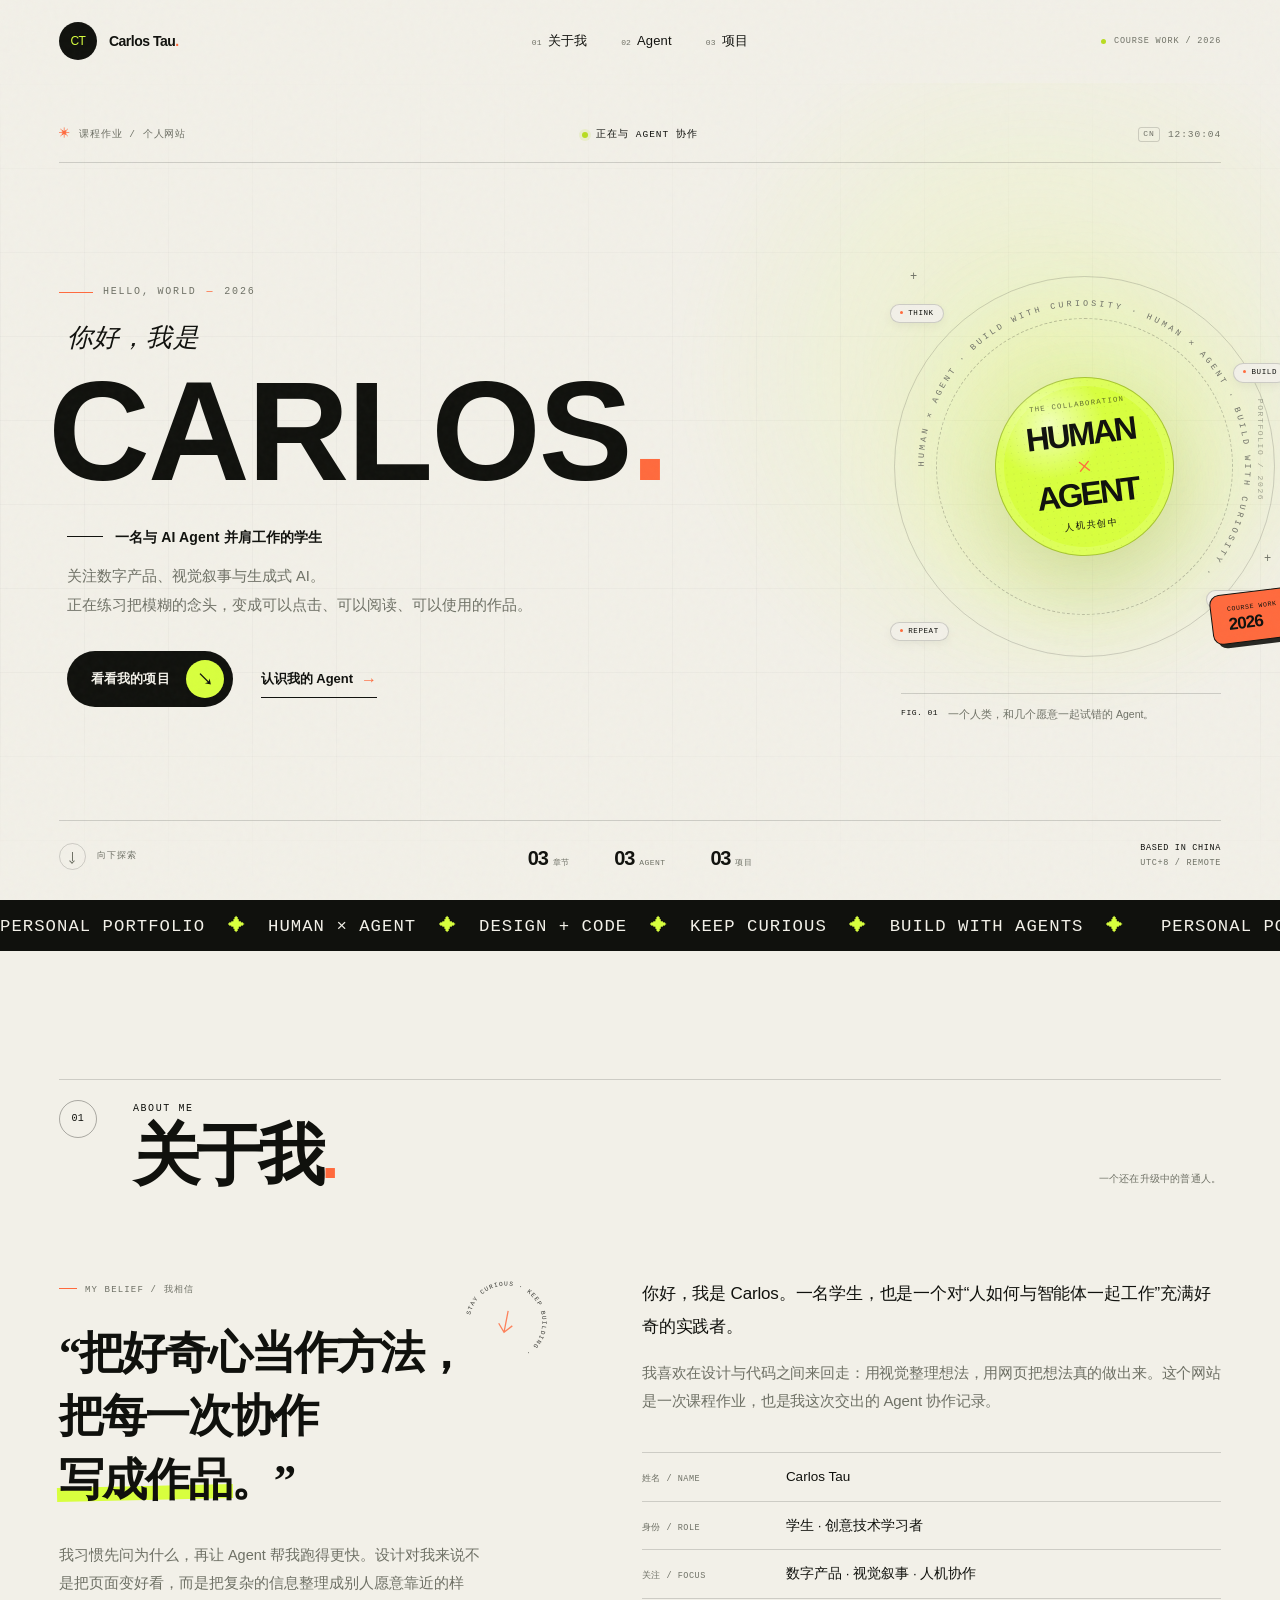
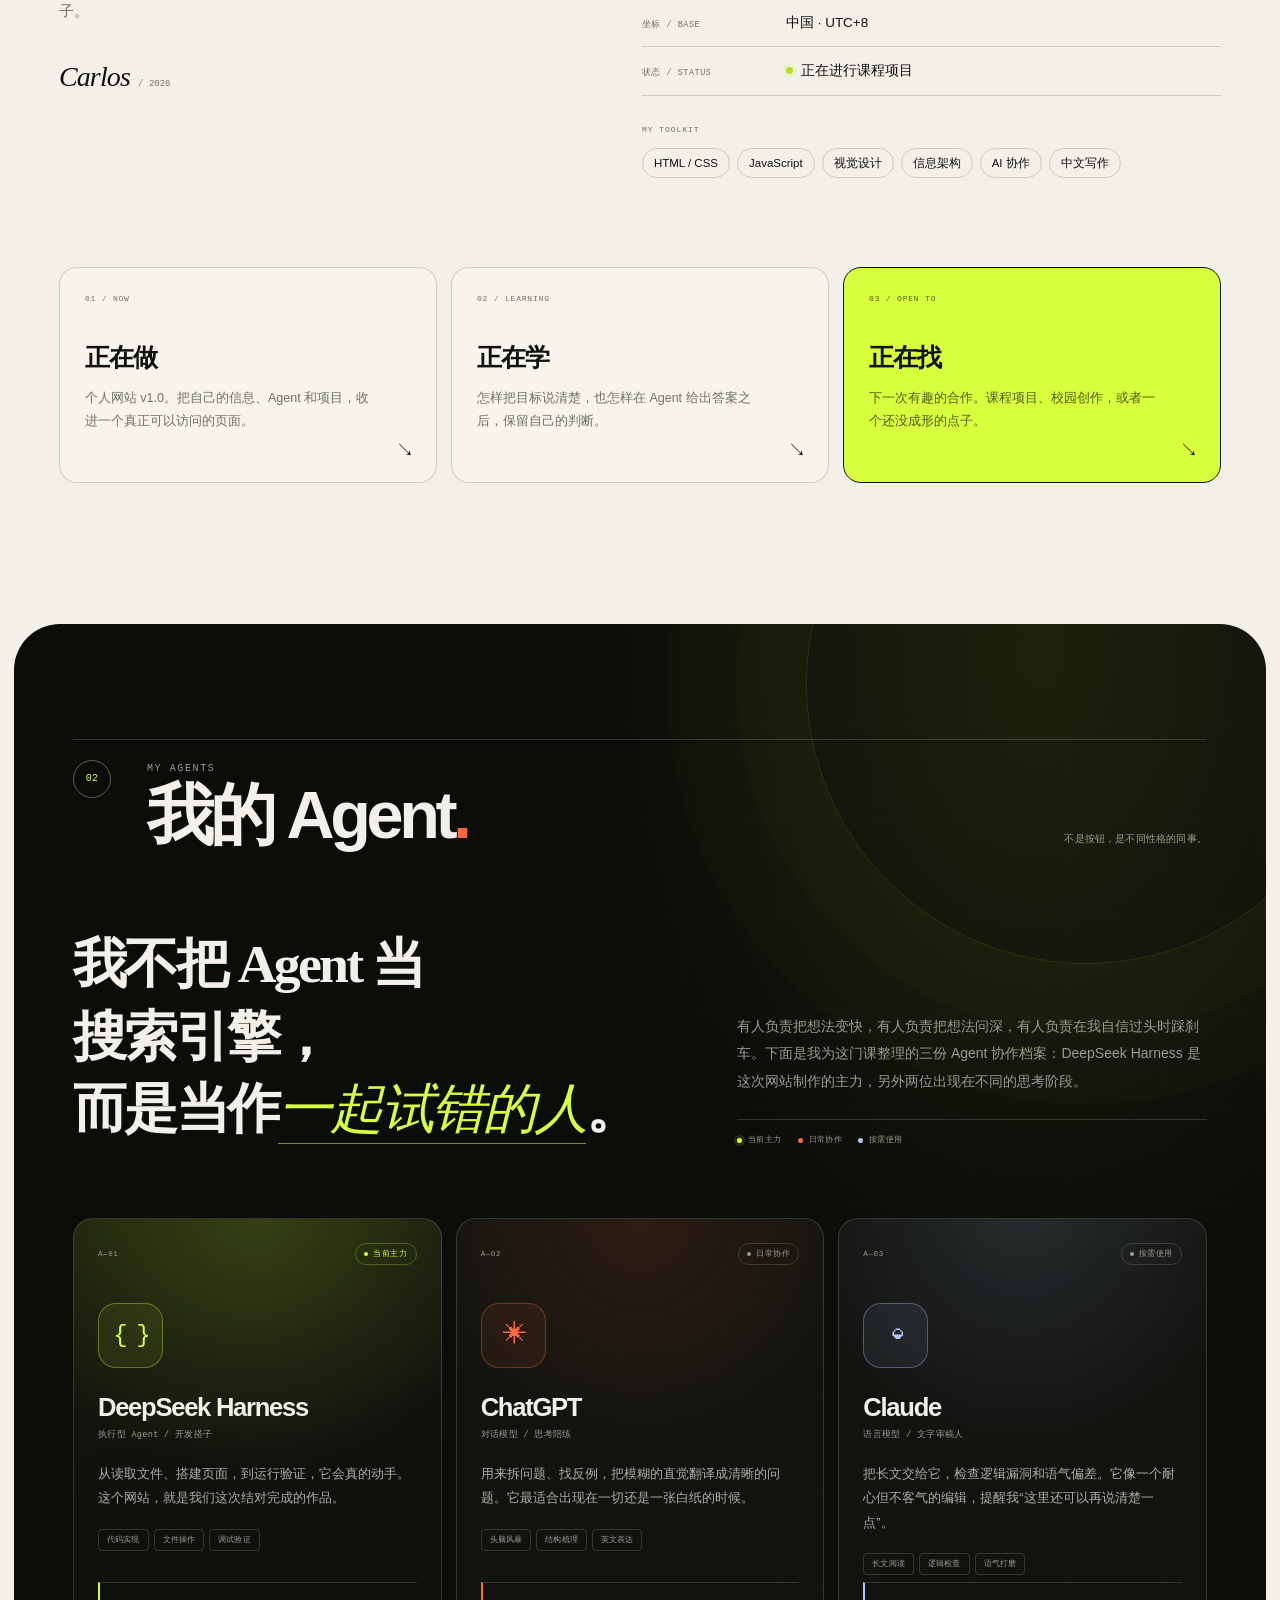
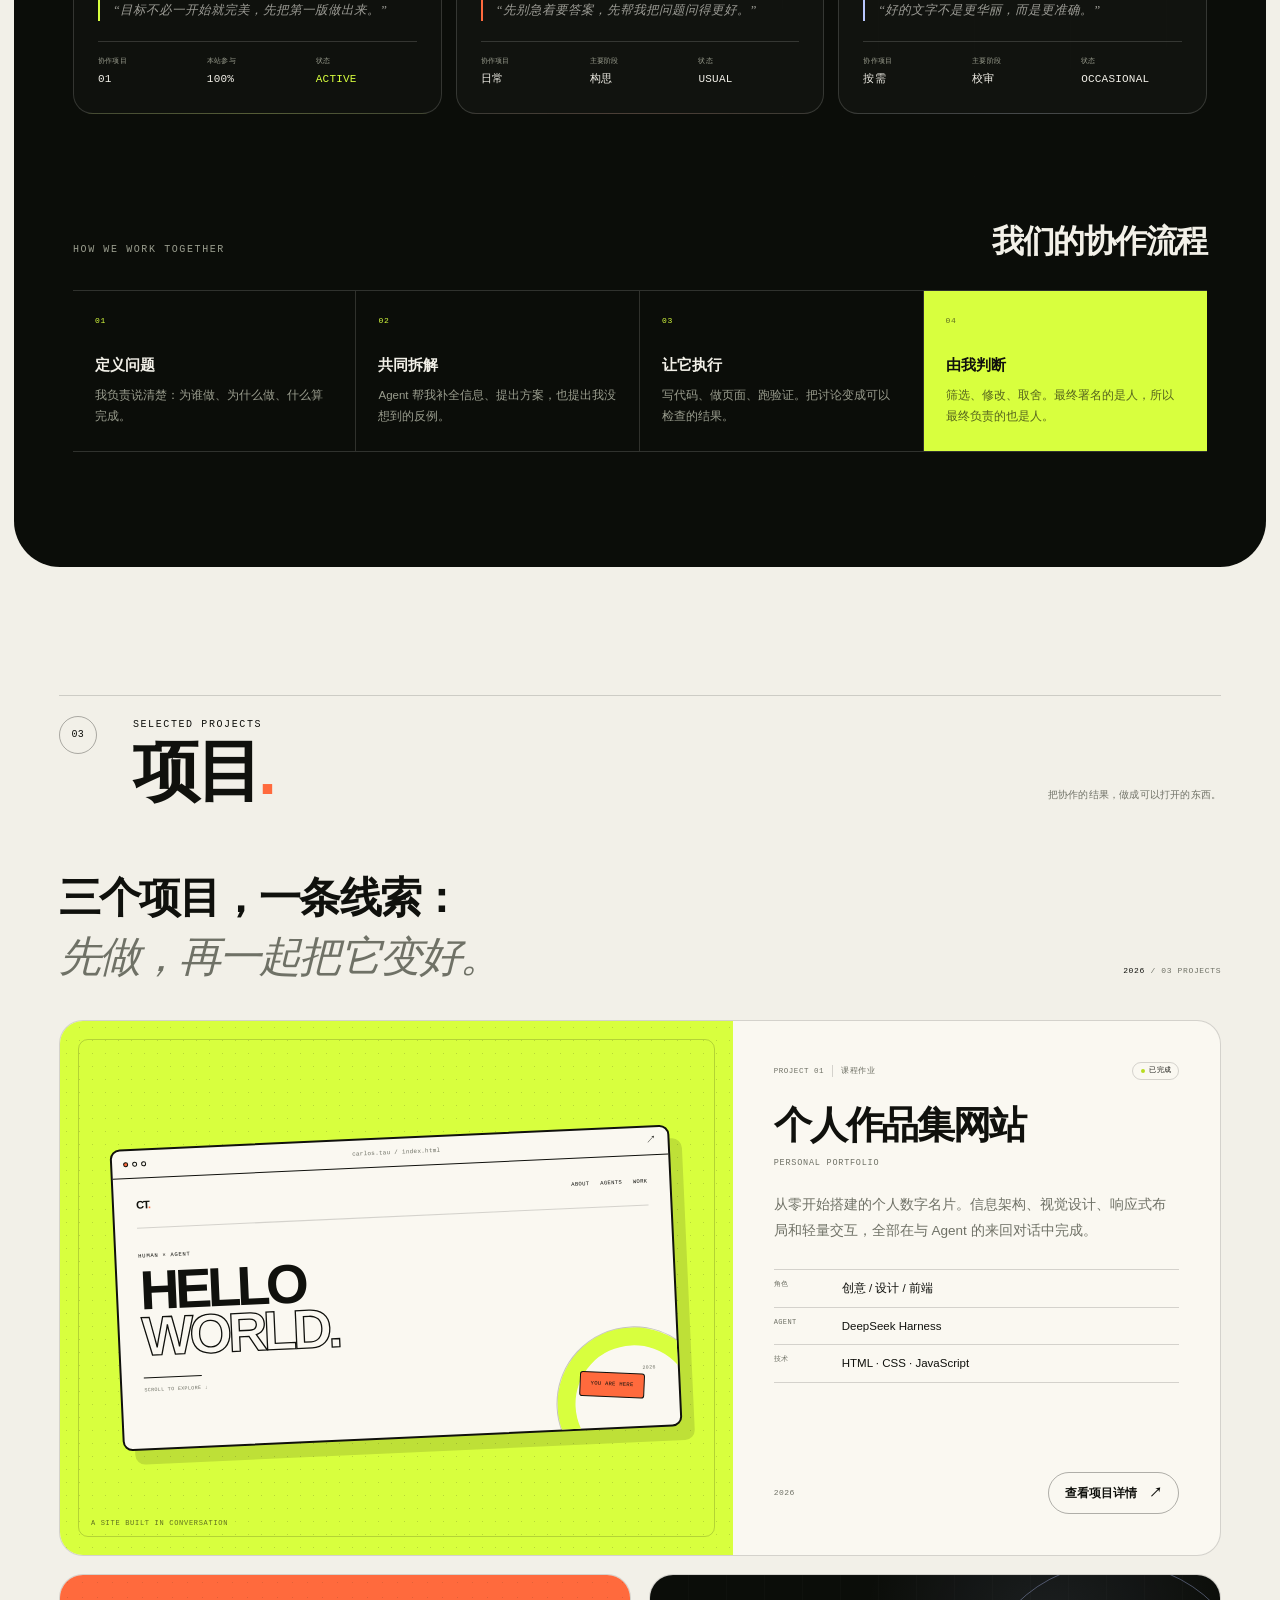
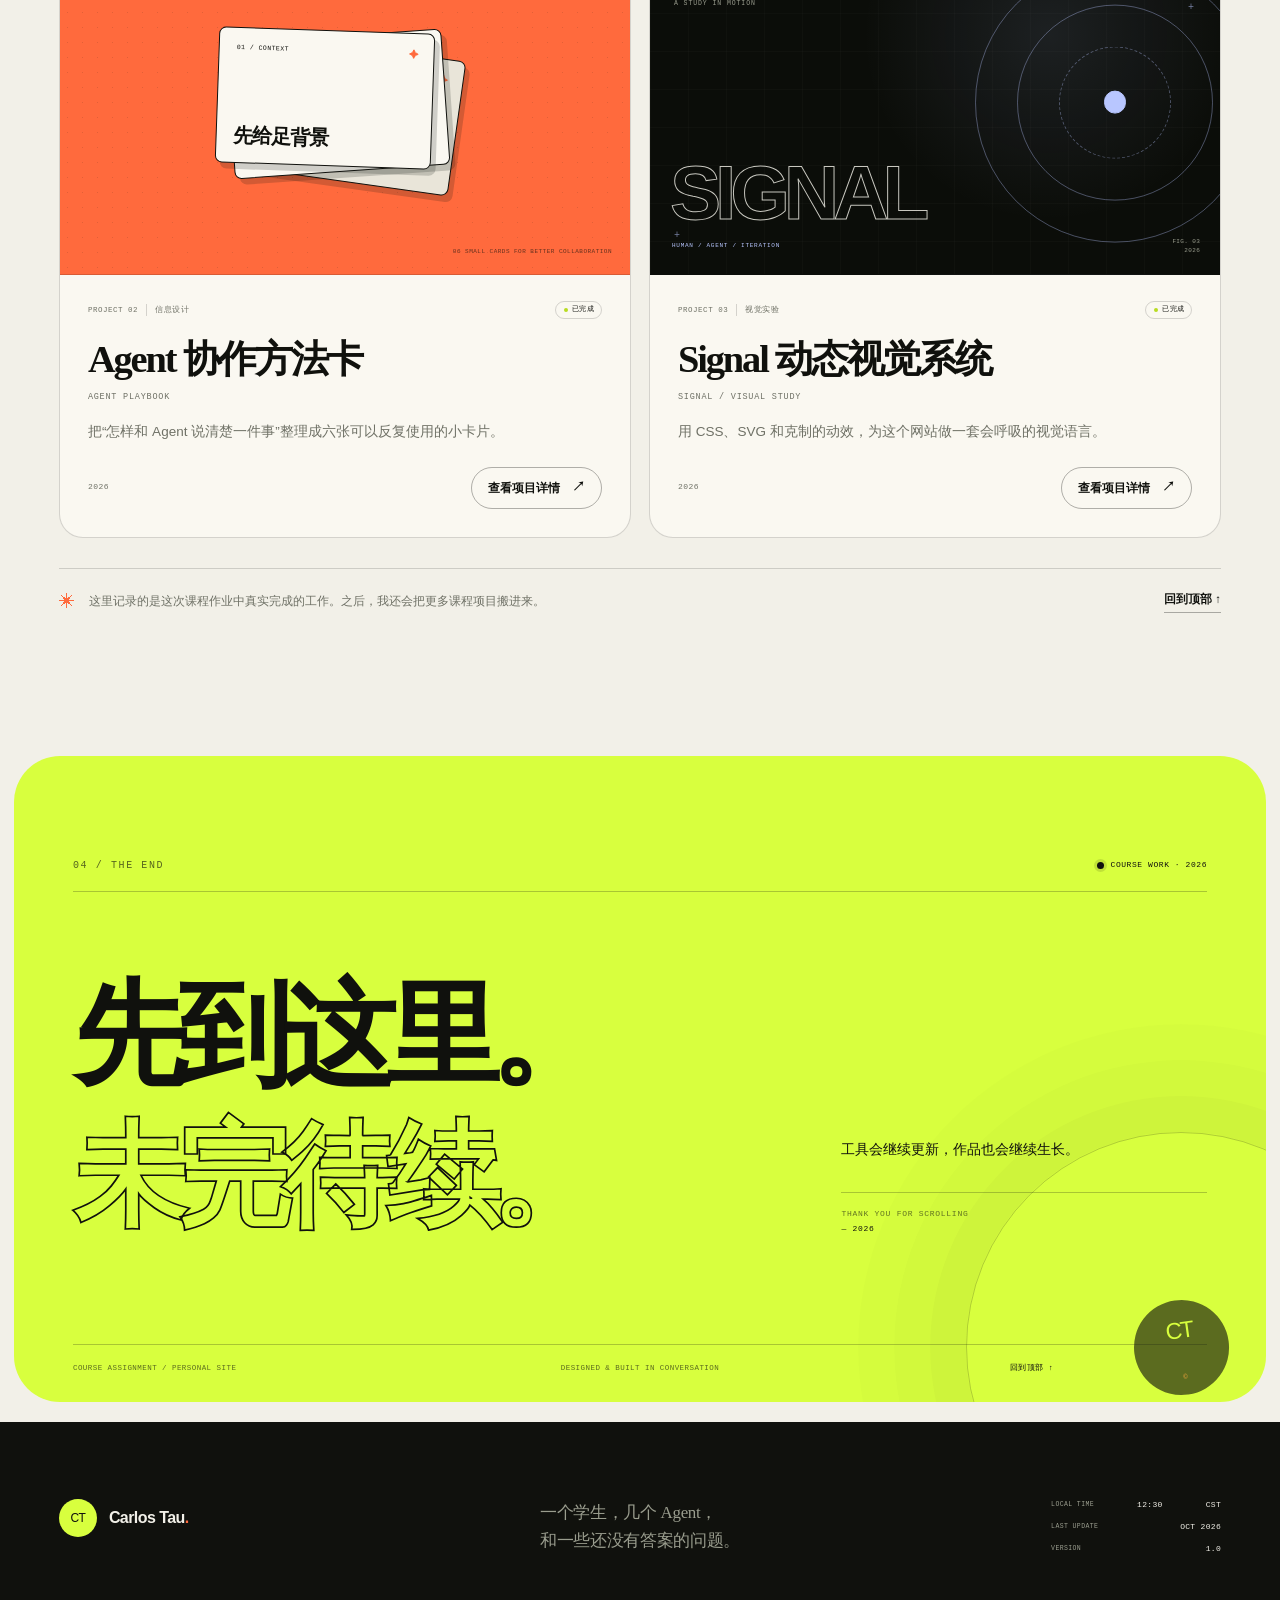
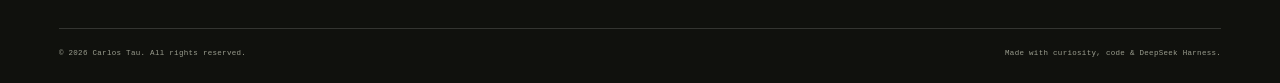
==== index.html @ c560b644 "Add files via upload" ====
<!DOCTYPE html>
<html lang="zh-CN">
<head>
  <meta charset="UTF-8">
  <meta name="viewport" content="width=device-width, initial-scale=1.0">
  <meta name="theme-color" content="#f2f0e8">
  <meta name="description" content="Carlos Tau 的个人网站：关于我、我的 AI Agent 协作档案，以及我们一起完成的项目。">
  <title>Carlos Tau — 与 Agent 一起造物</title>
  <link rel="icon" href="assets/favicon.svg" type="image/svg+xml">
  <link rel="stylesheet" href="styles.css">
  <script>document.documentElement.classList.add('js');</script>
  <script src="script.js" defer></script>
</head>
<body>
  <a class="skip-link" href="#main">跳到主要内容</a>

  <header class="site-header" id="site-header">
    <div class="nav-shell">
      <a class="brand" href="#home" aria-label="Carlos Tau，回到首页">
        <span class="brand-mark" aria-hidden="true">CT</span>
        <span class="brand-name">Carlos Tau<span class="brand-dot">.</span></span>
      </a>

      <nav class="desktop-nav" aria-label="主要导航">
        <a href="#about" data-nav="about"><span>01</span> 关于我</a>
        <a href="#agents" data-nav="agents"><span>02</span> Agent</a>
        <a href="#projects" data-nav="projects"><span>03</span> 项目</a>
      </nav>

      <div class="nav-actions">
        <span class="nav-edition">
          <span class="live-dot" aria-hidden="true"></span>
          COURSE WORK / 2026
        </span>
        <button class="menu-toggle" type="button" aria-expanded="false" aria-controls="mobile-menu">
          <span class="menu-label">菜单</span>
          <span class="menu-lines" aria-hidden="true"><i></i><i></i></span>
        </button>
      </div>
    </div>
    <div class="scroll-progress" aria-hidden="true"><span></span></div>
  </header>

  <div class="mobile-menu" id="mobile-menu" aria-hidden="true">
    <nav aria-label="移动端导航">
      <a href="#about"><span>01</span> 关于我 <b aria-hidden="true">↘</b></a>
      <a href="#agents"><span>02</span> Agent <b aria-hidden="true">↘</b></a>
      <a href="#projects"><span>03</span> 项目 <b aria-hidden="true">↘</b></a>
    </nav>
    <div class="mobile-menu-foot">
      <span>Carlos Tau © 2026</span>
      <span>Human × Agent</span>
    </div>
  </div>

  <main id="main">
    <!-- ========================================================
         HERO
         ======================================================== -->
    <section class="hero" id="home">
      <div class="shell hero-shell">
        <div class="hero-topline reveal">
          <p><span class="topline-mark" aria-hidden="true">✳</span> 课程作业 / 个人网站</p>
          <p class="hero-availability"><span class="live-dot" aria-hidden="true"></span> 正在与 Agent 协作</p>
          <p class="hero-clock"><span>CN</span> <time id="local-clock">--:--:--</time></p>
        </div>

        <div class="hero-grid">
          <div class="hero-copy">
            <p class="hero-eyebrow reveal" style="--delay: 60ms">HELLO, WORLD <span aria-hidden="true">—</span> 2026</p>
            <h1 class="hero-title reveal" style="--delay: 120ms" aria-label="你好，我是 Carlos">
              <span class="hero-hi" aria-hidden="true">你好，我是</span>
              <span class="hero-name" aria-hidden="true">CARLOS<span class="hero-dot">.</span></span>
            </h1>

            <div class="hero-intro reveal" style="--delay: 220ms">
              <p class="hero-role">
                <span class="role-line" aria-hidden="true"></span>
                一名与 AI Agent 并肩工作的学生
              </p>
              <p class="hero-lede">
                关注数字产品、视觉叙事与生成式 AI。<br>
                正在练习把模糊的念头，变成可以点击、可以阅读、可以使用的作品。
              </p>
            </div>

            <div class="hero-actions reveal" style="--delay: 320ms">
              <a class="btn btn-dark" href="#projects">
                看看我的项目
                <span class="btn-icon" aria-hidden="true">↘</span>
              </a>
              <a class="text-link" href="#agents">
                认识我的 Agent
                <span aria-hidden="true">→</span>
              </a>
            </div>
          </div>

          <aside class="hero-orbit-wrap reveal" style="--delay: 260ms" aria-label="Human 与 Agent 协作的视觉图形">
            <div class="orbit-stage">
              <div class="orbit-halo" aria-hidden="true"></div>
              <div class="orbit-ring orbit-ring--outer" aria-hidden="true"></div>
              <div class="orbit-ring orbit-ring--dashed" aria-hidden="true"></div>

              <svg class="orbit-svg" viewBox="0 0 400 400" aria-hidden="true">
                <defs>
                  <path id="orbit-text-path" d="M 200,200 m -162,0 a 162,162 0 1,1 324,0 a 162,162 0 1,1 -324,0"></path>
                </defs>
                <text>
                  <textPath href="#orbit-text-path" startOffset="0%">HUMAN × AGENT · BUILD WITH CURIOSITY · HUMAN × AGENT · BUILD WITH CURIOSITY · </textPath>
                </text>
              </svg>

              <span class="orbit-node orbit-node--1" aria-hidden="true">THINK</span>
              <span class="orbit-node orbit-node--2" aria-hidden="true">BUILD</span>
              <span class="orbit-node orbit-node--3" aria-hidden="true">CHECK</span>
              <span class="orbit-node orbit-node--4" aria-hidden="true">REPEAT</span>

              <div class="orbit-core">
                <span class="orbit-core-top">THE COLLABORATION</span>
                <span class="orbit-core-word">HUMAN<br><i>×</i><br>AGENT</span>
                <span class="orbit-core-cn">人机共创中</span>
              </div>

              <div class="orbit-sticker" aria-hidden="true">
                <span>COURSE WORK</span>
                <strong>2026</strong>
              </div>
              <span class="orbit-cross orbit-cross--tl" aria-hidden="true">+</span>
              <span class="orbit-cross orbit-cross--br" aria-hidden="true">+</span>
            </div>
            <p class="orbit-caption"><span>FIG. 01</span> 一个人类，和几个愿意一起试错的 Agent。</p>
          </aside>
        </div>

        <div class="hero-bottom reveal" style="--delay: 420ms">
          <a class="scroll-cue" href="#about">
            <span class="scroll-cue-icon" aria-hidden="true"><i></i></span>
            向下探索
          </a>
          <div class="hero-numbers" aria-label="网站概览">
            <div><strong>03</strong><span>章节</span></div>
            <div><strong>03</strong><span>Agent</span></div>
            <div><strong>03</strong><span>项目</span></div>
          </div>
          <p class="hero-location">BASED IN CHINA<br><span>UTC+8 / REMOTE</span></p>
        </div>
      </div>

      <div class="hero-stamp" aria-hidden="true">PORTFOLIO / 2026</div>
    </section>

    <div class="ticker" aria-hidden="true">
      <div class="ticker-track">
        <span>PERSONAL PORTFOLIO <i>✦</i> HUMAN × AGENT <i>✦</i> DESIGN + CODE <i>✦</i> KEEP CURIOUS <i>✦</i> BUILD WITH AGENTS <i>✦</i></span>
        <span>PERSONAL PORTFOLIO <i>✦</i> HUMAN × AGENT <i>✦</i> DESIGN + CODE <i>✦</i> KEEP CURIOUS <i>✦</i> BUILD WITH AGENTS <i>✦</i></span>
      </div>
    </div>

    <!-- ========================================================
         01 / ABOUT
         ======================================================== -->
    <section class="about section" id="about">
      <div class="shell">
        <header class="section-heading reveal">
          <span class="section-index">01</span>
          <div class="section-title-wrap">
            <p class="eyebrow">ABOUT ME</p>
            <h2>关于我<span class="accent-dot">.</span></h2>
          </div>
          <p class="section-note">一个还在升级中的普通人。</p>
        </header>

        <div class="about-grid">
          <div class="about-manifesto reveal">
            <span class="manifesto-label">MY BELIEF / 我相信</span>
            <blockquote>
              “把好奇心当作方法，<br>
              把每一次协作<span class="highlight">写成作品</span>。”
            </blockquote>
            <p class="manifesto-copy">
              我习惯先问为什么，再让 Agent 帮我跑得更快。设计对我来说不是把页面变好看，而是把复杂的信息整理成别人愿意靠近的样子。
            </p>
            <div class="manifesto-sign">
              <span class="sign-name">Carlos</span>
              <span class="sign-year">/ 2026</span>
            </div>

            <div class="seal" aria-hidden="true">
              <svg viewBox="0 0 120 120">
                <defs>
                  <path id="seal-path" d="M 60,60 m -42,0 a 42,42 0 1,1 84,0 a 42,42 0 1,1 -84,0"></path>
                </defs>
                <text><textPath href="#seal-path">STAY CURIOUS · KEEP BUILDING · </textPath></text>
                <path class="seal-arrow" d="M60 47v24M52 63l8 9 8-9" fill="none"></path>
              </svg>
            </div>
          </div>

          <div class="about-detail">
            <div class="about-text reveal">
              <p>
                你好，我是 Carlos。一名学生，也是一个对“人如何与智能体一起工作”充满好奇的实践者。
              </p>
              <p>
                我喜欢在设计与代码之间来回走：用视觉整理想法，用网页把想法真的做出来。这个网站是一次课程作业，也是我这次交出的 Agent 协作记录。
              </p>
            </div>

            <dl class="facts reveal" style="--delay: 100ms">
              <div>
                <dt>姓名 / NAME</dt>
                <dd>Carlos Tau</dd>
              </div>
              <div>
                <dt>身份 / ROLE</dt>
                <dd>学生 · 创意技术学习者</dd>
              </div>
              <div>
                <dt>关注 / FOCUS</dt>
                <dd>数字产品 · 视觉叙事 · 人机协作</dd>
              </div>
              <div>
                <dt>坐标 / BASE</dt>
                <dd>中国 · UTC+8</dd>
              </div>
              <div>
                <dt>状态 / STATUS</dt>
                <dd><span class="live-dot" aria-hidden="true"></span> 正在进行课程项目</dd>
              </div>
            </dl>

            <div class="skills reveal" style="--delay: 160ms">
              <p class="skills-label">MY TOOLKIT</p>
              <ul aria-label="技能与工具">
                <li>HTML / CSS</li>
                <li>JavaScript</li>
                <li>视觉设计</li>
                <li>信息架构</li>
                <li>AI 协作</li>
                <li>中文写作</li>
              </ul>
            </div>
          </div>
        </div>

        <div class="now-grid">
          <article class="now-card reveal">
            <span class="now-index">01 / NOW</span>
            <h3>正在做</h3>
            <p>个人网站 v1.0。把自己的信息、Agent 和项目，收进一个真正可以访问的页面。</p>
            <span class="now-arrow" aria-hidden="true">↘</span>
          </article>
          <article class="now-card reveal" style="--delay: 80ms">
            <span class="now-index">02 / LEARNING</span>
            <h3>正在学</h3>
            <p>怎样把目标说清楚，也怎样在 Agent 给出答案之后，保留自己的判断。</p>
            <span class="now-arrow" aria-hidden="true">↘</span>
          </article>
          <article class="now-card now-card--accent reveal" style="--delay: 160ms">
            <span class="now-index">03 / OPEN TO</span>
            <h3>正在找</h3>
            <p>下一次有趣的合作。课程项目、校园创作，或者一个还没成形的点子。</p>
            <span class="now-arrow" aria-hidden="true">↘</span>
          </article>
        </div>
      </div>
    </section>

    <!-- ========================================================
         02 / AGENTS
         ======================================================== -->
    <section class="agents section" id="agents">
      <div class="agents-glow" aria-hidden="true"></div>
      <div class="shell">
        <header class="section-heading section-heading--dark reveal">
          <span class="section-index">02</span>
          <div class="section-title-wrap">
            <p class="eyebrow">MY AGENTS</p>
            <h2>我的 Agent<span class="accent-dot">.</span></h2>
          </div>
          <p class="section-note">不是按钮，是不同性格的同事。</p>
        </header>

        <div class="agents-intro">
          <p class="agents-statement reveal">
            我不把 Agent 当搜索引擎，<br>
            而是当作<span class="serif-accent">一起试错的人</span>。
          </p>
          <div class="agents-intro-copy reveal" style="--delay: 100ms">
            <p>
              有人负责把想法变快，有人负责把想法问深，有人负责在我自信过头时踩刹车。下面是我为这门课整理的三份 Agent 协作档案：DeepSeek Harness 是这次网站制作的主力，另外两位出现在不同的思考阶段。
            </p>
            <div class="agent-legend">
              <span><i class="legend-dot legend-dot--live"></i> 当前主力</span>
              <span><i class="legend-dot"></i> 日常协作</span>
              <span><i class="legend-dot legend-dot--quiet"></i> 按需使用</span>
            </div>
          </div>
        </div>

        <div class="agent-grid">
          <article class="agent-card agent-card--featured reveal" style="--agent-accent: #d8ff3e">
            <div class="agent-card-top">
              <span class="agent-number">A—01</span>
              <span class="agent-status"><i></i> 当前主力</span>
            </div>
            <div class="agent-icon" aria-hidden="true"><span>{ }</span></div>
            <div class="agent-heading">
              <h3>DeepSeek Harness</h3>
              <p>执行型 Agent / 开发搭子</p>
            </div>
            <p class="agent-desc">
              从读取文件、搭建页面，到运行验证，它会真的动手。这个网站，就是我们这次结对完成的作品。
            </p>
            <ul class="agent-tags" aria-label="DeepSeek Harness 的使用场景">
              <li>代码实现</li>
              <li>文件操作</li>
              <li>调试验证</li>
            </ul>
            <blockquote class="agent-quote">
              “目标不必一开始就完美，先把第一版做出来。”
            </blockquote>
            <div class="agent-meta">
              <div><span>协作项目</span><strong>01</strong></div>
              <div><span>本站参与</span><strong>100%</strong></div>
              <div><span>状态</span><strong class="status-live">ACTIVE</strong></div>
            </div>
          </article>

          <article class="agent-card reveal" style="--delay: 100ms; --agent-accent: #ff6a3d">
            <div class="agent-card-top">
              <span class="agent-number">A—02</span>
              <span class="agent-status agent-status--muted"><i></i> 日常协作</span>
            </div>
            <div class="agent-icon" aria-hidden="true"><span>✳</span></div>
            <div class="agent-heading">
              <h3>ChatGPT</h3>
              <p>对话模型 / 思考陪练</p>
            </div>
            <p class="agent-desc">
              用来拆问题、找反例，把模糊的直觉翻译成清晰的问题。它最适合出现在一切还是一张白纸的时候。
            </p>
            <ul class="agent-tags" aria-label="ChatGPT 的使用场景">
              <li>头脑风暴</li>
              <li>结构梳理</li>
              <li>英文表达</li>
            </ul>
            <blockquote class="agent-quote">
              “先别急着要答案，先帮我把问题问得更好。”
            </blockquote>
            <div class="agent-meta">
              <div><span>协作项目</span><strong>日常</strong></div>
              <div><span>主要阶段</span><strong>构思</strong></div>
              <div><span>状态</span><strong>USUAL</strong></div>
            </div>
          </article>

          <article class="agent-card reveal" style="--delay: 200ms; --agent-accent: #b8c6ff">
            <div class="agent-card-top">
              <span class="agent-number">A—03</span>
              <span class="agent-status agent-status--muted"><i></i> 按需使用</span>
            </div>
            <div class="agent-icon" aria-hidden="true"><span>◒</span></div>
            <div class="agent-heading">
              <h3>Claude</h3>
              <p>语言模型 / 文字审稿人</p>
            </div>
            <p class="agent-desc">
              把长文交给它，检查逻辑漏洞和语气偏差。它像一个耐心但不客气的编辑，提醒我“这里还可以再说清楚一点”。
            </p>
            <ul class="agent-tags" aria-label="Claude 的使用场景">
              <li>长文阅读</li>
              <li>逻辑检查</li>
              <li>语气打磨</li>
            </ul>
            <blockquote class="agent-quote">
              “好的文字不是更华丽，而是更准确。”
            </blockquote>
            <div class="agent-meta">
              <div><span>协作项目</span><strong>按需</strong></div>
              <div><span>主要阶段</span><strong>校审</strong></div>
              <div><span>状态</span><strong>OCCASIONAL</strong></div>
            </div>
          </article>
        </div>

        <div class="workflow">
          <div class="workflow-heading reveal">
            <p class="eyebrow">HOW WE WORK TOGETHER</p>
            <h3>我们的协作流程</h3>
          </div>
          <ol class="workflow-steps">
            <li class="reveal">
              <span>01</span>
              <div><strong>定义问题</strong><p>我负责说清楚：为谁做、为什么做、什么算完成。</p></div>
            </li>
            <li class="reveal" style="--delay: 70ms">
              <span>02</span>
              <div><strong>共同拆解</strong><p>Agent 帮我补全信息、提出方案，也提出我没想到的反例。</p></div>
            </li>
            <li class="reveal" style="--delay: 140ms">
              <span>03</span>
              <div><strong>让它执行</strong><p>写代码、做页面、跑验证。把讨论变成可以检查的结果。</p></div>
            </li>
            <li class="workflow-human reveal" style="--delay: 210ms">
              <span>04</span>
              <div><strong>由我判断</strong><p>筛选、修改、取舍。最终署名的是人，所以最终负责的也是人。</p></div>
            </li>
          </ol>
        </div>
      </div>
    </section>

    <!-- ========================================================
         03 / PROJECTS
         ======================================================== -->
    <section class="projects section" id="projects">
      <div class="shell">
        <header class="section-heading reveal">
          <span class="section-index">03</span>
          <div class="section-title-wrap">
            <p class="eyebrow">SELECTED PROJECTS</p>
            <h2>项目<span class="accent-dot">.</span></h2>
          </div>
          <p class="section-note">把协作的结果，做成可以打开的东西。</p>
        </header>

        <div class="projects-intro reveal">
          <p>三个项目，一条线索：<br><span>先做，再一起把它变好。</span></p>
          <p class="projects-count"><span>2026</span> / 03 PROJECTS</p>
        </div>

        <div class="projects-grid">
          <article class="project project--featured reveal">
            <div class="project-art art-portfolio" aria-hidden="true">
              <span class="art-grid" aria-hidden="true"></span>
              <div class="browser">
                <div class="browser-bar">
                  <span class="browser-dots"><i></i><i></i><i></i></span>
                  <span class="browser-url">carlos.tau / index.html</span>
                  <span class="browser-menu">↗</span>
                </div>
                <div class="browser-page">
                  <div class="browser-nav">
                    <strong>CT<span>.</span></strong>
                    <span>ABOUT&nbsp;&nbsp; AGENTS&nbsp;&nbsp; WORK</span>
                  </div>
                  <p class="browser-kicker">HUMAN × AGENT</p>
                  <p class="browser-title">HELLO<br><em>WORLD.</em></p>
                  <div class="browser-rule"></div>
                  <div class="browser-foot"><span>SCROLL TO EXPLORE ↓</span><span>2026</span></div>
                  <span class="browser-sticker">YOU ARE HERE</span>
                </div>
              </div>
              <span class="art-note">A SITE BUILT IN CONVERSATION</span>
            </div>

            <div class="project-content">
              <div class="project-meta">
                <span>PROJECT 01</span>
                <span>课程作业</span>
                <span class="project-status">已完成</span>
              </div>
              <h3>个人作品集网站</h3>
              <p class="project-en">PERSONAL PORTFOLIO</p>
              <p class="project-desc">
                从零开始搭建的个人数字名片。信息架构、视觉设计、响应式布局和轻量交互，全部在与 Agent 的来回对话中完成。
              </p>
              <dl class="project-facts">
                <div><dt>角色</dt><dd>创意 / 设计 / 前端</dd></div>
                <div><dt>Agent</dt><dd>DeepSeek Harness</dd></div>
                <div><dt>技术</dt><dd>HTML · CSS · JavaScript</dd></div>
              </dl>
              <div class="project-footer">
                <span class="project-year">2026</span>
                <button class="project-open" type="button" data-project="portfolio" aria-haspopup="dialog">
                  查看项目详情
                  <span aria-hidden="true">↗</span>
                </button>
              </div>
            </div>
          </article>

          <article class="project reveal">
            <div class="project-art art-playbook" aria-hidden="true">
              <div class="prompt-stack">
                <div class="prompt-card prompt-card--back"><span>05 / CHECK</span><strong>先验证，再交付</strong><i>✦</i></div>
                <div class="prompt-card prompt-card--mid"><span>03 / FORMAT</span><strong>把格式说清楚</strong><i>✦</i></div>
                <div class="prompt-card prompt-card--front"><span>01 / CONTEXT</span><strong>先给足背景</strong><i>✦</i></div>
              </div>
              <span class="playbook-caption">06 SMALL CARDS FOR BETTER COLLABORATION</span>
            </div>

            <div class="project-content">
              <div class="project-meta">
                <span>PROJECT 02</span>
                <span>信息设计</span>
                <span class="project-status">已完成</span>
              </div>
              <h3>Agent 协作方法卡</h3>
              <p class="project-en">AGENT PLAYBOOK</p>
              <p class="project-desc">
                把“怎样和 Agent 说清楚一件事”整理成六张可以反复使用的小卡片。
              </p>
              <div class="project-footer">
                <span class="project-year">2026</span>
                <button class="project-open" type="button" data-project="playbook" aria-haspopup="dialog">
                  查看项目详情
                  <span aria-hidden="true">↗</span>
                </button>
              </div>
            </div>
          </article>

          <article class="project reveal" style="--delay: 100ms">
            <div class="project-art art-signal" aria-hidden="true">
              <div class="signal-rings"><i></i><i></i><i></i><i></i></div>
              <span class="signal-kicker">A STUDY IN MOTION</span>
              <span class="signal-word">SIGNAL</span>
              <span class="signal-caption">HUMAN / AGENT / ITERATION</span>
              <span class="signal-corner">FIG. 03<br>2026</span>
              <span class="signal-cross signal-cross--1">+</span>
              <span class="signal-cross signal-cross--2">+</span>
            </div>

            <div class="project-content">
              <div class="project-meta">
                <span>PROJECT 03</span>
                <span>视觉实验</span>
                <span class="project-status">已完成</span>
              </div>
              <h3>Signal 动态视觉系统</h3>
              <p class="project-en">SIGNAL / VISUAL STUDY</p>
              <p class="project-desc">
                用 CSS、SVG 和克制的动效，为这个网站做一套会呼吸的视觉语言。
              </p>
              <div class="project-footer">
                <span class="project-year">2026</span>
                <button class="project-open" type="button" data-project="signal" aria-haspopup="dialog">
                  查看项目详情
                  <span aria-hidden="true">↗</span>
                </button>
              </div>
            </div>
          </article>
        </div>

        <div class="projects-footnote reveal">
          <span aria-hidden="true">✳</span>
          <p>这里记录的是这次课程作业中真实完成的工作。之后，我还会把更多课程项目搬进来。</p>
          <a href="#home">回到顶部 <span aria-hidden="true">↑</span></a>
        </div>
      </div>
    </section>

    <!-- ========================================================
         OUTRO / CLOSING
         ======================================================== -->
    <section class="outro section" id="outro">
      <div class="shell">
        <div class="outro-top reveal">
          <p class="eyebrow">04 / THE END</p>
          <p class="outro-status"><span class="live-dot" aria-hidden="true"></span> COURSE WORK · 2026</p>
        </div>

        <div class="outro-main reveal" style="--delay: 80ms">
          <h2>先到这里。<br><span>未完待续。</span></h2>
          <div class="outro-side">
            <p>
              工具会继续更新，作品也会继续生长。
            </p>
            <p class="outro-sign">
              THANK YOU FOR SCROLLING<br>
              <span>— 2026</span>
            </p>
          </div>
        </div>

        <div class="outro-orbit" aria-hidden="true">
          <div class="outro-orbit-ring"></div>
          <div class="outro-orbit-core">CT<span>©</span></div>
        </div>

        <div class="outro-bottom reveal">
          <span>COURSE ASSIGNMENT / PERSONAL SITE</span>
          <span>DESIGNED &amp; BUILT IN CONVERSATION</span>
          <a href="#home">回到顶部 <span aria-hidden="true">↑</span></a>
        </div>
      </div>
    </section>
  </main>

  <footer class="site-footer">
    <div class="shell footer-grid">
      <a class="brand brand--footer" href="#home" aria-label="回到首页">
        <span class="brand-mark" aria-hidden="true">CT</span>
        <span class="brand-name">Carlos Tau<span class="brand-dot">.</span></span>
      </a>
      <p class="footer-note">
        一个学生，几个 Agent，<br>
        和一些还没有答案的问题。
      </p>
      <div class="footer-meta">
        <p><span>LOCAL TIME</span> <time id="footer-clock">--:--</time> CST</p>
        <p><span>LAST UPDATE</span> OCT 2026</p>
        <p><span>VERSION</span> 1.0</p>
      </div>
    </div>
    <div class="shell footer-bottom">
      <span>© 2026 Carlos Tau. All rights reserved.</span>
      <span>Made with curiosity, code &amp; DeepSeek Harness.</span>
    </div>
  </footer>

  <!-- Project detail dialog -->
  <dialog class="project-dialog" id="project-dialog" aria-labelledby="dialog-title">
    <div class="dialog-shell">
      <div class="dialog-bar">
        <span id="dialog-index">PROJECT 01</span>
        <button class="dialog-close" type="button" aria-label="关闭项目详情">
          <span aria-hidden="true"></span>
          <span aria-hidden="true"></span>
        </button>
      </div>
      <div class="dialog-body">
        <p class="dialog-en" id="dialog-en">PERSONAL PORTFOLIO</p>
        <h2 id="dialog-title">个人作品集网站</h2>
        <p class="dialog-intro" id="dialog-intro"></p>
        <div class="dialog-meta" id="dialog-meta"></div>
        <div class="dialog-sections" id="dialog-sections"></div>
        <div class="dialog-foot">
          <span>PROJECT / CARLOS TAU © 2026</span>
          <a class="dialog-extra" id="dialog-extra" href="agent-playbook.md" download hidden>下载方法卡 <span aria-hidden="true">↗</span></a>
          <button class="dialog-return" type="button">关闭详情 <span aria-hidden="true">↗</span></button>
        </div>
      </div>
    </div>
  </dialog>
</body>
</html>
---- styles.css ----
/* =========================================================
   Carlos Tau — Personal Portfolio
   A hand-built, zero-dependency site.
   01. Tokens & base
   02. Header / navigation
   03. Hero
   04. Ticker
   05. Shared section styles
   06. About
   07. Agents
   08. Projects
   09. Outro
   10. Footer
   11. Dialog
   12. Responsive
   ========================================================= */

/* ---------- 01. Tokens & base ---------- */
:root {
  --paper: #f2f0e8;
  --paper-2: #faf8f1;
  --paper-3: #e9e5d9;
  --ink: #10110d;
  --ink-2: #1a1c16;
  --night: #0b0d09;
  --night-2: #12150f;
  --lime: #d8ff3e;
  --lime-deep: #b8dc20;
  --orange: #ff6a3d;
  --lilac: #b8c6ff;
  --muted: #6f7166;
  --muted-dark: #9a9d8e;
  --line: rgba(16, 17, 13, 0.16);
  --line-strong: rgba(16, 17, 13, 0.32);
  --line-light: rgba(242, 240, 232, 0.16);
  --font-sans: "Helvetica Neue", "Segoe UI", "Microsoft YaHei UI", "Microsoft YaHei", "PingFang SC", Arial, sans-serif;
  --font-display: "Arial Black", "Segoe UI Black", "Helvetica Neue", "Microsoft YaHei UI", sans-serif;
  --font-serif: Georgia, "Times New Roman", "Songti SC", "STSong", "SimSun", serif;
  --font-mono: "Cascadia Mono", "SFMono-Regular", Consolas, "Liberation Mono", monospace;
  --pad: clamp(20px, 4.6vw, 68px);
  --radius-lg: clamp(24px, 3vw, 40px);
  --ease: cubic-bezier(0.22, 1, 0.36, 1);
  --ease-soft: cubic-bezier(0.4, 0, 0.2, 1);
}

*,
*::before,
*::after {
  box-sizing: border-box;
}

html {
  overflow-x: clip;
  scroll-behavior: smooth;
  scroll-padding-top: 100px;
}

body {
  margin: 0;
  overflow-x: hidden;
  background: var(--paper);
  color: var(--ink);
  font-family: var(--font-sans);
  font-size: 16px;
  line-height: 1.6;
  -webkit-font-smoothing: antialiased;
  text-rendering: optimizeLegibility;
}

body::after {
  content: "";
  position: fixed;
  inset: 0;
  z-index: 999;
  pointer-events: none;
  opacity: 0.035;
  background-image: url("data:image/svg+xml,%3Csvg viewBox='0 0 180 180' xmlns='http://www.w3.org/2000/svg'%3E%3Cfilter id='n'%3E%3CfeTurbulence type='fractalNoise' baseFrequency='0.9' numOctaves='3' stitchTiles='stitch'/%3E%3C/filter%3E%3Crect width='100%25' height='100%25' filter='url(%23n)' opacity='0.85'/%3E%3C/svg%3E");
}

body.modal-open,
body.menu-open {
  overflow: hidden;
}

::selection {
  background: var(--lime);
  color: var(--ink);
}

h1, h2, h3, h4, p, figure, blockquote, dl, dd {
  margin: 0;
}

ul, ol {
  margin: 0;
  padding: 0;
}

a {
  color: inherit;
  text-decoration: none;
}

button {
  color: inherit;
  font: inherit;
  border: 0;
  background: none;
  cursor: pointer;
}

img, svg {
  display: block;
  max-width: 100%;
}

button, a {
  -webkit-tap-highlight-color: transparent;
}

:focus-visible {
  outline: 2px solid var(--orange);
  outline-offset: 4px;
}

.shell {
  width: min(calc(100% - var(--pad) * 2), 1440px);
  margin-inline: auto;
}

.skip-link {
  position: fixed;
  top: 12px;
  left: 12px;
  z-index: 2000;
  padding: 10px 16px;
  border-radius: 999px;
  background: var(--ink);
  color: var(--paper);
  font-size: 13px;
  transform: translateY(-200%);
  transition: transform 0.2s ease;
}

.skip-link:focus {
  transform: translateY(0);
}

.eyebrow {
  color: var(--muted);
  font-family: var(--font-mono);
  font-size: 10px;
  font-weight: 500;
  letter-spacing: 0.16em;
  line-height: 1.4;
  text-transform: uppercase;
}

.live-dot {
  display: inline-block;
  width: 7px;
  height: 7px;
  border-radius: 50%;
  background: var(--lime-deep);
  box-shadow: 0 0 0 4px rgba(216, 255, 62, 0.14);
  vertical-align: 1px;
}

.accent-dot {
  color: var(--orange);
}

/* JS-enhanced scroll reveals */
.js .reveal {
  opacity: 0;
  transform: translateY(26px);
  transition:
    opacity 0.85s var(--ease) var(--delay, 0ms),
    transform 0.85s var(--ease) var(--delay, 0ms);
  will-change: opacity, transform;
}

.js .reveal.is-visible {
  opacity: 1;
  transform: translateY(0);
  will-change: auto;
}

/* ---------- 02. Header / navigation ---------- */
.site-header {
  position: fixed;
  inset: 0 0 auto;
  z-index: 100;
  background: rgba(242, 240, 232, 0.82);
  border-bottom: 1px solid transparent;
  backdrop-filter: blur(18px) saturate(140%);
  -webkit-backdrop-filter: blur(18px) saturate(140%);
  transition:
    background 0.35s var(--ease-soft),
    border-color 0.35s var(--ease-soft),
    transform 0.35s var(--ease-soft);
}

.site-header.is-scrolled {
  background: rgba(242, 240, 232, 0.94);
  border-bottom-color: var(--line);
}

.nav-shell {
  display: flex;
  align-items: center;
  justify-content: space-between;
  width: min(calc(100% - var(--pad) * 2), 1440px);
  height: 82px;
  margin-inline: auto;
}

.brand {
  display: inline-flex;
  align-items: center;
  gap: 12px;
  line-height: 1;
}

.brand-mark {
  display: grid;
  width: 38px;
  height: 38px;
  place-items: center;
  border-radius: 50%;
  background: var(--ink);
  color: var(--lime);
  font-family: var(--font-display);
  font-size: 12px;
  letter-spacing: -0.06em;
  transition: transform 0.45s var(--ease), background 0.3s ease;
}

.brand:hover .brand-mark {
  transform: rotate(-12deg);
}

.brand-name {
  font-family: var(--font-display);
  font-size: 14px;
  font-weight: 900;
  letter-spacing: -0.035em;
  white-space: nowrap;
}

.brand-dot {
  color: var(--orange);
}

.desktop-nav {
  display: flex;
  align-items: center;
  gap: 34px;
}

.desktop-nav a {
  position: relative;
  display: inline-flex;
  align-items: baseline;
  gap: 6px;
  padding: 6px 0;
  font-size: 13px;
  font-weight: 500;
  letter-spacing: 0.01em;
}

.desktop-nav a span {
  color: var(--muted);
  font-family: var(--font-mono);
  font-size: 8px;
  letter-spacing: 0.02em;
  transition: color 0.25s ease;
}

.desktop-nav a::after {
  content: "";
  position: absolute;
  right: 0;
  bottom: 0;
  left: 0;
  height: 1px;
  background: currentColor;
  transform: scaleX(0);
  transform-origin: right center;
  transition: transform 0.35s var(--ease);
}

.desktop-nav a:hover::after,
.desktop-nav a.is-active::after {
  transform: scaleX(1);
  transform-origin: left center;
}

.desktop-nav a.is-active span,
.desktop-nav a:hover span {
  color: var(--orange);
}

.nav-actions {
  display: flex;
  align-items: center;
  gap: 14px;
}

.nav-edition {
  display: inline-flex;
  align-items: center;
  gap: 8px;
  color: var(--muted);
  font-family: var(--font-mono);
  font-size: 8.5px;
  letter-spacing: 0.1em;
  line-height: 1;
  white-space: nowrap;
}

.nav-edition .live-dot {
  width: 5px;
  height: 5px;
  background: var(--lime-deep);
  box-shadow: none;
}

.menu-toggle {
  display: none;
  align-items: center;
  gap: 10px;
  height: 42px;
  padding: 0 14px;
  border: 1px solid var(--line);
  border-radius: 999px;
  font-family: var(--font-mono);
  font-size: 10px;
  letter-spacing: 0.1em;
  text-transform: uppercase;
}

.menu-lines {
  display: grid;
  width: 16px;
  gap: 4px;
}

.menu-lines i {
  display: block;
  width: 100%;
  height: 1px;
  background: currentColor;
  transform-origin: center;
  transition: transform 0.3s var(--ease);
}

.scroll-progress {
  position: absolute;
  right: 0;
  bottom: -1px;
  left: 0;
  height: 2px;
  overflow: hidden;
  pointer-events: none;
}

.scroll-progress span {
  display: block;
  width: 100%;
  height: 100%;
  background: var(--orange);
  transform: scaleX(0);
  transform-origin: left center;
}

.mobile-menu {
  position: fixed;
  inset: 0;
  z-index: 90;
  display: flex;
  flex-direction: column;
  justify-content: space-between;
  padding: 120px 24px 30px;
  overflow-y: auto;
  background: var(--night);
  color: var(--paper);
  visibility: hidden;
  opacity: 0;
  transform: translateY(-16px);
  transition:
    opacity 0.35s var(--ease-soft),
    transform 0.45s var(--ease),
    visibility 0.45s;
}

.menu-open .mobile-menu {
  visibility: visible;
  opacity: 1;
  transform: translateY(0);
}

.mobile-menu nav {
  display: grid;
}

.mobile-menu nav a {
  display: flex;
  align-items: baseline;
  gap: 16px;
  padding: 18px 0;
  border-bottom: 1px solid var(--line-light);
  font-family: var(--font-display);
  font-size: clamp(30px, 8vw, 48px);
  letter-spacing: -0.04em;
  line-height: 1.1;
}

.mobile-menu nav a span {
  color: var(--lime);
  font-family: var(--font-mono);
  font-size: 10px;
  letter-spacing: 0.06em;
}

.mobile-menu nav a b {
  margin-left: auto;
  color: var(--muted-dark);
  font-family: var(--font-sans);
  font-size: 22px;
  font-weight: 400;
}

.mobile-menu nav a:active {
  color: var(--lime);
}

.mobile-menu-foot {
  display: flex;
  justify-content: space-between;
  padding-top: 26px;
  color: var(--muted-dark);
  font-family: var(--font-mono);
  font-size: 9px;
  letter-spacing: 0.1em;
  text-transform: uppercase;
}

.menu-open .site-header {
  background: transparent;
  color: var(--paper);
  border-bottom-color: transparent;
  backdrop-filter: none;
  -webkit-backdrop-filter: none;
}

.menu-open .brand-mark {
  background: var(--lime);
  color: var(--ink);
}

.menu-open .menu-toggle {
  border-color: var(--line-light);
}

.menu-open .menu-lines i:first-child {
  transform: translateY(2.5px) rotate(45deg);
}

.menu-open .menu-lines i:last-child {
  transform: translateY(-2.5px) rotate(-45deg);
}

/* ---------- 03. Hero ---------- */
.hero {
  position: relative;
  display: flex;
  flex-direction: column;
  min-height: 100svh;
  padding: 126px 0 0;
  overflow: hidden;
  isolation: isolate;
}

.hero::before {
  content: "";
  position: absolute;
  top: 0;
  right: -10%;
  z-index: -1;
  width: 58vw;
  height: 58vw;
  max-width: 850px;
  max-height: 850px;
  border-radius: 50%;
  background: radial-gradient(circle, rgba(216, 255, 62, 0.18), rgba(216, 255, 62, 0) 68%);
  filter: blur(10px);
  pointer-events: none;
}

.hero::after {
  content: "";
  position: absolute;
  inset: 0;
  z-index: -2;
  opacity: 0.55;
  background-image:
    linear-gradient(to right, rgba(16, 17, 13, 0.045) 1px, transparent 1px),
    linear-gradient(to bottom, rgba(16, 17, 13, 0.045) 1px, transparent 1px);
  background-size: 84px 84px;
  mask-image: linear-gradient(to bottom, transparent 5%, #000 30%, #000 80%, transparent 100%);
  -webkit-mask-image: linear-gradient(to bottom, transparent 5%, #000 30%, #000 80%, transparent 100%);
  pointer-events: none;
}

.hero-shell {
  display: flex;
  flex: 1;
  flex-direction: column;
}

.hero-topline {
  display: grid;
  grid-template-columns: 1fr auto 1fr;
  align-items: center;
  padding-bottom: 18px;
  border-bottom: 1px solid var(--line);
  color: var(--muted);
  font-family: var(--font-mono);
  font-size: 9.5px;
  letter-spacing: 0.1em;
  text-transform: uppercase;
}

.hero-topline p {
  display: flex;
  align-items: center;
  gap: 8px;
  min-width: 0;
}

.topline-mark {
  color: var(--orange);
  font-size: 11px;
}

.hero-availability {
  justify-self: center;
  color: var(--ink);
}

.hero-availability .live-dot {
  width: 6px;
  height: 6px;
  box-shadow: 0 0 0 3px rgba(184, 220, 32, 0.14);
  animation: statusPulse 2.8s ease-in-out infinite;
}

.hero-clock {
  justify-self: end;
  font-variant-numeric: tabular-nums;
}

.hero-clock span {
  display: inline-grid;
  width: 22px;
  height: 15px;
  place-items: center;
  border: 1px solid var(--line);
  border-radius: 3px;
  font-size: 8px;
}

.hero-grid {
  display: grid;
  flex: 1;
  grid-template-columns: minmax(0, 1.4fr) minmax(300px, 0.6fr);
  gap: clamp(24px, 3.6vw, 58px);
  align-items: center;
  padding: clamp(44px, 6.5vh, 80px) 0 clamp(36px, 5.5vh, 64px);
}

.hero-copy {
  min-width: 0;
}

.hero-eyebrow {
  display: flex;
  align-items: center;
  gap: 10px;
  margin-bottom: 22px;
  color: var(--muted);
  font-family: var(--font-mono);
  font-size: 10px;
  letter-spacing: 0.18em;
}

.hero-eyebrow::before {
  content: "";
  width: 34px;
  height: 1px;
  background: var(--orange);
}

.hero-eyebrow span {
  color: var(--orange);
}

.hero-title {
  font-family: var(--font-display);
  font-weight: 900;
  line-height: 0.82;
  letter-spacing: -0.085em;
}

.hero-hi {
  display: block;
  margin: 0 0 20px 8px;
  color: var(--ink);
  font-family: var(--font-serif);
  font-size: clamp(18px, 2vw, 27px);
  font-style: italic;
  font-weight: 400;
  letter-spacing: 0.02em;
  line-height: 1.25;
}

.hero-name {
  display: block;
  margin-left: -0.075em;
  font-size: clamp(84px, 11vw, 166px);
  white-space: nowrap;
}

.hero-dot {
  color: var(--orange);
}

.hero-intro {
  margin-top: clamp(30px, 4vh, 44px);
  padding-left: 8px;
}

.hero-role {
  display: flex;
  align-items: center;
  gap: 12px;
  margin-bottom: 14px;
  font-size: 14px;
  font-weight: 600;
  letter-spacing: 0.01em;
}

.role-line {
  width: 36px;
  height: 1px;
  background: var(--ink);
}

.hero-lede {
  max-width: 580px;
  color: var(--muted);
  font-size: clamp(14.5px, 1.15vw, 16.5px);
  line-height: 1.95;
}

.hero-actions {
  display: flex;
  align-items: center;
  gap: 28px;
  margin-top: 32px;
  padding-left: 8px;
}

.btn {
  display: inline-flex;
  align-items: center;
  justify-content: center;
  gap: 16px;
  height: 56px;
  padding: 0 9px 0 24px;
  border-radius: 999px;
  font-size: 13px;
  font-weight: 600;
  letter-spacing: 0.01em;
  transition:
    color 0.3s ease,
    background 0.3s ease,
    transform 0.35s var(--ease);
}

.btn-icon {
  display: grid;
  width: 38px;
  height: 38px;
  place-items: center;
  border-radius: 50%;
  font-size: 16px;
  transition: transform 0.4s var(--ease);
}

.btn-dark {
  background: var(--ink);
  color: var(--paper);
}

.btn-dark .btn-icon {
  background: var(--lime);
  color: var(--ink);
}

.btn-dark:hover {
  background: var(--orange);
  color: var(--ink);
  transform: translateY(-2px);
}

.btn-dark:hover .btn-icon {
  transform: rotate(-45deg);
}

.text-link {
  position: relative;
  display: inline-flex;
  align-items: center;
  gap: 8px;
  padding: 8px 0;
  font-size: 13px;
  font-weight: 600;
}

.text-link::after {
  content: "";
  position: absolute;
  right: 0;
  bottom: 2px;
  left: 0;
  height: 1px;
  background: var(--ink);
  transform: scaleX(1);
  transform-origin: left center;
  transition: transform 0.35s var(--ease);
}

.text-link span {
  color: var(--orange);
  font-size: 16px;
  transition: transform 0.35s var(--ease);
}

.text-link:hover::after {
  transform: scaleX(0.35);
}

.text-link:hover span {
  transform: translateX(4px);
}

/* Orbit illustration */
.hero-orbit-wrap {
  align-self: center;
  min-width: 0;
}

.orbit-stage {
  position: relative;
  width: min(31vw, 410px);
  aspect-ratio: 1;
  margin-left: auto;
}

.orbit-halo {
  position: absolute;
  inset: -13%;
  border-radius: 50%;
  background: radial-gradient(circle, rgba(216, 255, 62, 0.31), rgba(216, 255, 62, 0.02) 57%, transparent 70%);
  filter: blur(8px);
}

.orbit-ring {
  position: absolute;
  border-radius: 50%;
}

.orbit-ring--outer {
  inset: 2%;
  border: 1px solid var(--line);
}

.orbit-ring--dashed {
  inset: 12.5%;
  border: 1px dashed rgba(16, 17, 13, 0.23);
  animation: orbitSpin 60s linear infinite;
}

.orbit-svg {
  position: absolute;
  inset: 0;
  width: 100%;
  height: 100%;
  overflow: visible;
  animation: orbitSpin 42s linear infinite reverse;
}

.orbit-svg text {
  fill: var(--muted);
  font-family: var(--font-mono);
  font-size: 8.5px;
  letter-spacing: 0.36em;
}

.orbit-core {
  position: absolute;
  inset: 27.5%;
  display: flex;
  flex-direction: column;
  align-items: center;
  justify-content: center;
  overflow: hidden;
  border: 1px solid rgba(16, 17, 13, 0.24);
  border-radius: 50%;
  background:
    radial-gradient(circle at 33% 24%, rgba(255, 255, 255, 0.65), transparent 31%),
    var(--lime);
  box-shadow:
    0 28px 70px rgba(98, 120, 9, 0.18),
    inset 0 0 0 8px rgba(255, 255, 255, 0.14);
  transform: rotate(-7deg);
  transition: transform 0.7s var(--ease);
}

.orbit-stage:hover .orbit-core {
  transform: rotate(0deg) scale(1.025);
}

.orbit-core::before {
  content: "";
  position: absolute;
  inset: 0;
  background-image: radial-gradient(rgba(16, 17, 13, 0.22) 0.7px, transparent 0.7px);
  background-size: 7px 7px;
  opacity: 0.34;
}

.orbit-core-top,
.orbit-core-cn {
  position: relative;
  z-index: 1;
  font-family: var(--font-mono);
  font-size: clamp(6.5px, 0.58vw, 8px);
  letter-spacing: 0.16em;
  text-align: center;
}

.orbit-core-top {
  margin-bottom: 8px;
  opacity: 0.6;
}

.orbit-core-cn {
  margin-top: 10px;
  font-family: var(--font-sans);
  font-size: clamp(8px, 0.72vw, 10px);
  font-weight: 500;
  letter-spacing: 0.18em;
}

.orbit-core-word {
  position: relative;
  z-index: 1;
  font-family: var(--font-display);
  font-size: clamp(25px, 2.55vw, 37px);
  font-weight: 900;
  letter-spacing: -0.075em;
  line-height: 0.91;
  text-align: center;
}

.orbit-core-word i {
  color: var(--orange);
  font-family: var(--font-serif);
  font-size: 0.8em;
  font-style: italic;
  font-weight: 400;
  letter-spacing: 0;
}

.orbit-node {
  position: absolute;
  z-index: 2;
  padding: 5px 9px;
  border: 1px solid var(--line);
  border-radius: 999px;
  background: var(--paper);
  color: var(--ink);
  font-family: var(--font-mono);
  font-size: 7.5px;
  letter-spacing: 0.08em;
  line-height: 1;
  box-shadow: 0 3px 10px rgba(16, 17, 13, 0.05);
}

.orbit-node::before {
  content: "";
  display: inline-block;
  width: 3px;
  height: 3px;
  margin-right: 5px;
  border-radius: 50%;
  background: var(--orange);
  vertical-align: 1px;
}

.orbit-node--1 {
  top: 9%;
  left: 1%;
}

.orbit-node--2 {
  top: 24%;
  right: -1%;
}

.orbit-node--3 {
  right: 6%;
  bottom: 14%;
}

.orbit-node--4 {
  bottom: 6%;
  left: 1%;
}

.orbit-sticker {
  position: absolute;
  right: -3%;
  bottom: 6%;
  z-index: 3;
  display: grid;
  gap: 1px;
  padding: 10px 16px;
  border: 1px solid var(--ink);
  border-radius: 10px;
  background: var(--orange);
  box-shadow: 4px 4px 0 rgba(16, 17, 13, 0.9);
  transform: rotate(-7deg);
  transition: transform 0.5s var(--ease);
}

.orbit-stage:hover .orbit-sticker {
  transform: rotate(3deg) translateY(-3px);
}

.orbit-sticker span {
  font-family: var(--font-mono);
  font-size: 6.5px;
  letter-spacing: 0.1em;
}

.orbit-sticker strong {
  font-family: var(--font-display);
  font-size: 17px;
  letter-spacing: -0.05em;
  line-height: 1;
}

.orbit-cross {
  position: absolute;
  color: var(--muted);
  font-family: var(--font-mono);
  font-size: 12px;
}

.orbit-cross--tl {
  top: 0;
  left: 6%;
}

.orbit-cross--br {
  right: 3%;
  bottom: 24%;
}

.orbit-caption {
  display: flex;
  gap: 10px;
  max-width: 320px;
  margin: 28px 0 0 auto;
  padding-top: 12px;
  border-top: 1px solid var(--line);
  color: var(--muted);
  font-size: 10.5px;
  line-height: 1.7;
}

.orbit-caption span {
  flex: none;
  color: var(--ink);
  font-family: var(--font-mono);
  font-size: 8px;
  letter-spacing: 0.06em;
}

.hero-bottom {
  display: grid;
  grid-template-columns: 1fr auto 1fr;
  align-items: end;
  padding: 20px 0 30px;
  border-top: 1px solid var(--line);
}

.scroll-cue {
  display: flex;
  align-items: center;
  gap: 11px;
  justify-self: start;
  color: var(--muted);
  font-family: var(--font-mono);
  font-size: 9px;
  letter-spacing: 0.1em;
  text-transform: uppercase;
  transition: color 0.3s ease;
}

.scroll-cue:hover {
  color: var(--ink);
}

.scroll-cue-icon {
  position: relative;
  display: grid;
  width: 27px;
  height: 27px;
  place-items: center;
  border: 1px solid var(--line);
  border-radius: 50%;
}

.scroll-cue-icon i {
  width: 1px;
  height: 9px;
  background: currentColor;
  animation: scrollNudge 2s var(--ease-soft) infinite;
}

.scroll-cue-icon i::after {
  content: "";
  display: block;
  width: 4px;
  height: 4px;
  margin: 7px 0 0 -1.5px;
  border-right: 1px solid currentColor;
  border-bottom: 1px solid currentColor;
  transform: rotate(45deg);
}

.hero-numbers {
  display: flex;
  gap: clamp(24px, 3.5vw, 48px);
}

.hero-numbers div {
  display: flex;
  align-items: baseline;
  gap: 5px;
}

.hero-numbers strong {
  font-family: var(--font-display);
  font-size: 20px;
  letter-spacing: -0.06em;
  line-height: 1;
}

.hero-numbers span {
  color: var(--muted);
  font-family: var(--font-mono);
  font-size: 8px;
  letter-spacing: 0.06em;
  text-transform: uppercase;
}

.hero-location {
  justify-self: end;
  color: var(--ink);
  font-family: var(--font-mono);
  font-size: 8.5px;
  letter-spacing: 0.08em;
  line-height: 1.7;
  text-align: right;
}

.hero-location span {
  color: var(--muted);
}

.hero-stamp {
  position: absolute;
  top: 50%;
  right: 14px;
  color: rgba(16, 17, 13, 0.34);
  font-family: var(--font-mono);
  font-size: 8px;
  letter-spacing: 0.2em;
  writing-mode: vertical-rl;
  transform: translateY(-50%);
}

/* ---------- 04. Ticker ---------- */
.ticker {
  position: relative;
  z-index: 2;
  overflow: hidden;
  border-top: 1px solid var(--ink);
  border-bottom: 1px solid var(--ink);
  background: var(--ink);
  color: var(--paper);
}

.ticker-track {
  display: flex;
  width: max-content;
  padding: 15px 0 12px;
  animation: tickerMove 32s linear infinite;
}

.ticker:hover .ticker-track {
  animation-play-state: paused;
}

.ticker-track span {
  display: block;
  padding-right: 26px;
  font-family: var(--font-mono);
  font-size: clamp(13px, 1.35vw, 19px);
  font-weight: 500;
  letter-spacing: 0.06em;
  line-height: 1.3;
  white-space: nowrap;
}

.ticker-track i {
  padding: 0 11px;
  color: var(--lime);
  font-style: normal;
}

/* ---------- 05. Shared section styles ---------- */
.section {
  position: relative;
  padding: clamp(90px, 10vw, 150px) 0;
}

.section-heading {
  display: grid;
  grid-template-columns: 52px minmax(0, 1fr) auto;
  gap: 22px;
  align-items: start;
  padding-top: 20px;
  border-top: 1px solid var(--line);
}

.section-index {
  display: grid;
  width: 38px;
  height: 38px;
  place-items: center;
  border: 1px solid var(--line-strong);
  border-radius: 50%;
  font-family: var(--font-mono);
  font-size: 10px;
  letter-spacing: 0.03em;
}

.section-title-wrap .eyebrow {
  margin: 2px 0 8px;
  color: var(--ink);
}

.section-heading h2 {
  font-family: var(--font-display);
  font-size: clamp(42px, 5.2vw, 72px);
  font-weight: 900;
  letter-spacing: -0.065em;
  line-height: 0.96;
}

.section-note {
  max-width: 240px;
  margin-top: auto;
  color: var(--muted);
  font-family: var(--font-mono);
  font-size: 9.5px;
  letter-spacing: 0.02em;
  line-height: 1.8;
  text-align: right;
}

.section-heading--dark {
  border-top-color: var(--line-light);
}

.section-heading--dark .section-index {
  border-color: rgba(242, 240, 232, 0.35);
  color: var(--lime);
}

.section-heading--dark .section-title-wrap .eyebrow {
  color: var(--muted-dark);
}

.section-heading--dark .section-note {
  color: var(--muted-dark);
}

/* ---------- 06. About ---------- */
.about {
  padding-bottom: clamp(96px, 11vw, 160px);
}

.about-grid {
  display: grid;
  grid-template-columns: minmax(0, 0.92fr) minmax(0, 1.08fr);
  gap: clamp(40px, 7vw, 110px);
  margin-top: clamp(50px, 7vw, 86px);
}

.about-manifesto {
  position: relative;
  padding-right: 64px;
}

.manifesto-label {
  display: inline-block;
  margin-bottom: 24px;
  color: var(--muted);
  font-family: var(--font-mono);
  font-size: 9px;
  letter-spacing: 0.13em;
  text-transform: uppercase;
}

.manifesto-label::before {
  content: "";
  display: inline-block;
  width: 18px;
  height: 1px;
  margin-right: 8px;
  background: var(--orange);
  vertical-align: 3px;
}

.about-manifesto blockquote {
  max-width: 590px;
  font-family: var(--font-serif);
  font-size: clamp(31px, 3.5vw, 48px);
  font-weight: 700;
  letter-spacing: -0.045em;
  line-height: 1.42;
  text-wrap: balance;
}

.highlight {
  position: relative;
  z-index: 1;
  white-space: nowrap;
}

.highlight::after {
  content: "";
  position: absolute;
  right: -2px;
  bottom: 5px;
  left: -2px;
  z-index: -1;
  height: 14px;
  background: var(--lime);
  transform: rotate(-1.3deg);
}

.manifesto-copy {
  max-width: 470px;
  margin-top: 28px;
  color: var(--muted);
  font-size: 14.5px;
  line-height: 1.95;
}

.manifesto-sign {
  display: flex;
  align-items: baseline;
  gap: 8px;
  margin-top: 30px;
}

.sign-name {
  font-family: var(--font-serif);
  font-size: 28px;
  font-style: italic;
  letter-spacing: -0.03em;
}

.sign-year {
  color: var(--muted);
  font-family: var(--font-mono);
  font-size: 9px;
}

.seal {
  position: absolute;
  top: -4px;
  right: -6px;
  width: 104px;
  height: 104px;
  color: var(--ink);
  transform: rotate(11deg);
  opacity: 0.82;
}

.seal svg {
  width: 100%;
  height: 100%;
  overflow: visible;
  animation: orbitSpin 40s linear infinite;
}

.seal text {
  fill: currentColor;
  font-family: var(--font-mono);
  font-size: 7.2px;
  letter-spacing: 0.17em;
}

.seal-arrow {
  stroke: var(--orange);
  stroke-width: 1.5;
}

.about-detail {
  min-width: 0;
  padding-top: 4px;
}

.about-text p {
  max-width: 610px;
  color: var(--ink);
  font-size: 17px;
  letter-spacing: -0.01em;
  line-height: 1.9;
}

.about-text p + p {
  margin-top: 16px;
  color: var(--muted);
  font-size: 15px;
}

.facts {
  margin-top: 36px;
  border-top: 1px solid var(--line);
}

.facts > div {
  display: grid;
  grid-template-columns: 126px minmax(0, 1fr);
  gap: 18px;
  align-items: baseline;
  padding: 13px 0;
  border-bottom: 1px solid var(--line);
}

.facts dt {
  color: var(--muted);
  font-family: var(--font-mono);
  font-size: 8.5px;
  letter-spacing: 0.06em;
  text-transform: uppercase;
}

.facts dd {
  font-size: 13.5px;
  font-weight: 500;
  line-height: 1.6;
}

.facts dd .live-dot {
  margin-right: 4px;
}

.skills {
  margin-top: 28px;
}

.skills-label {
  margin-bottom: 11px;
  color: var(--muted);
  font-family: var(--font-mono);
  font-size: 8px;
  letter-spacing: 0.12em;
}

.skills ul {
  display: flex;
  flex-wrap: wrap;
  gap: 7px;
  list-style: none;
}

.skills li {
  padding: 6px 11px;
  border: 1px solid var(--line);
  border-radius: 999px;
  color: var(--ink);
  font-size: 11.5px;
  line-height: 1.4;
  transition:
    background 0.25s ease,
    border-color 0.25s ease;
}

.skills li:hover {
  background: var(--lime);
  border-color: var(--ink);
}

.now-grid {
  display: grid;
  grid-template-columns: repeat(3, 1fr);
  gap: 14px;
  margin-top: clamp(56px, 7vw, 90px);
}

.now-card {
  position: relative;
  display: flex;
  flex-direction: column;
  min-height: 216px;
  padding: 25px 25px 22px;
  overflow: hidden;
  border: 1px solid var(--line);
  border-radius: 18px;
  background: rgba(250, 248, 241, 0.52);
  transition:
    transform 0.45s var(--ease),
    border-color 0.3s ease,
    background 0.3s ease;
}

.now-card:hover {
  border-color: var(--line-strong);
  background: var(--paper-2);
  transform: translateY(-5px);
}

.now-index {
  margin-bottom: 32px;
  color: var(--muted);
  font-family: var(--font-mono);
  font-size: 8px;
  letter-spacing: 0.1em;
}

.now-card h3 {
  margin-bottom: 9px;
  font-family: var(--font-serif);
  font-size: 25px;
  font-weight: 700;
  letter-spacing: -0.04em;
}

.now-card p {
  max-width: 296px;
  color: var(--muted);
  font-size: 12.5px;
  line-height: 1.8;
}

.now-arrow {
  position: absolute;
  right: 22px;
  bottom: 18px;
  font-size: 18px;
  transition: transform 0.35s var(--ease);
}

.now-card:hover .now-arrow {
  transform: translate(2px, 2px);
}

.now-card--accent {
  background: var(--lime);
  border-color: var(--ink);
}

.now-card--accent:hover {
  background: var(--lime);
  border-color: var(--ink);
  box-shadow: 7px 7px 0 var(--ink);
}

.now-card--accent .now-index,
.now-card--accent p {
  color: rgba(16, 17, 13, 0.68);
}

/* ---------- 07. Agents ---------- */
.agents {
  margin-inline: clamp(8px, 1.1vw, 16px);
  padding: clamp(88px, 9vw, 132px) 0;
  overflow: hidden;
  border-radius: clamp(26px, 3.6vw, 46px);
  background:
    radial-gradient(ellipse at 82% 2%, rgba(216, 255, 62, 0.09), transparent 30%),
    var(--night);
  color: var(--paper);
  isolation: isolate;
}

.agents::before {
  content: "";
  position: absolute;
  inset: 0;
  z-index: -1;
  opacity: 0.22;
  background-image:
    linear-gradient(to right, rgba(255, 255, 255, 0.07) 1px, transparent 1px),
    linear-gradient(to bottom, rgba(255, 255, 255, 0.07) 1px, transparent 1px);
  background-size: 96px 96px;
  mask-image: radial-gradient(ellipse at 80% 0%, #000, transparent 64%);
  -webkit-mask-image: radial-gradient(ellipse at 80% 0%, #000, transparent 64%);
}

.agents-glow {
  position: absolute;
  top: -220px;
  right: -100px;
  z-index: -1;
  width: 560px;
  height: 560px;
  border: 1px solid rgba(216, 255, 62, 0.12);
  border-radius: 50%;
  box-shadow:
    0 0 0 70px rgba(216, 255, 62, 0.016),
    0 0 0 140px rgba(216, 255, 62, 0.012);
  pointer-events: none;
}

.agents-intro {
  display: grid;
  grid-template-columns: minmax(0, 1.1fr) minmax(250px, 0.9fr);
  gap: clamp(32px, 6vw, 90px);
  align-items: end;
  margin-top: clamp(50px, 6.5vw, 80px);
}

.agents-statement {
  font-family: var(--font-serif);
  font-size: clamp(33px, 4.2vw, 58px);
  font-weight: 700;
  letter-spacing: -0.05em;
  line-height: 1.35;
  text-wrap: balance;
}

.serif-accent {
  position: relative;
  display: inline-block;
  color: var(--lime);
  font-style: italic;
  font-weight: 400;
}

.serif-accent::after {
  content: "";
  position: absolute;
  right: 0;
  bottom: 2px;
  left: 0;
  height: 1px;
  background: currentColor;
  opacity: 0.55;
}

.agents-intro-copy {
  max-width: 470px;
  justify-self: end;
}

.agents-intro-copy > p {
  color: var(--muted-dark);
  font-size: 14px;
  line-height: 1.95;
}

.agent-legend {
  display: flex;
  flex-wrap: wrap;
  gap: 16px;
  margin-top: 24px;
  padding-top: 14px;
  border-top: 1px solid var(--line-light);
  color: var(--muted-dark);
  font-family: var(--font-mono);
  font-size: 7.5px;
  letter-spacing: 0.05em;
  text-transform: uppercase;
}

.agent-legend span {
  display: inline-flex;
  align-items: center;
  gap: 6px;
}

.legend-dot {
  display: inline-block;
  width: 5px;
  height: 5px;
  border-radius: 50%;
  background: var(--orange);
}

.legend-dot--live {
  background: var(--lime);
  box-shadow: 0 0 0 3px rgba(216, 255, 62, 0.13);
}

.legend-dot--quiet {
  background: var(--lilac);
}

.agent-grid {
  display: grid;
  grid-template-columns: repeat(3, minmax(0, 1fr));
  gap: 14px;
  margin-top: clamp(46px, 6vw, 72px);
}

.agent-card {
  position: relative;
  display: flex;
  flex-direction: column;
  min-height: 496px;
  padding: 24px;
  overflow: hidden;
  border: 1px solid var(--line-light);
  border-radius: 20px;
  background:
    radial-gradient(380px circle at var(--spot-x, 50%) var(--spot-y, 0%), color-mix(in srgb, var(--agent-accent) 12%, transparent), transparent 62%),
    rgba(255, 255, 255, 0.027);
  transition:
    transform 0.45s var(--ease),
    border-color 0.35s ease,
    background 0.35s ease;
}

.agent-card::after {
  content: "";
  position: absolute;
  right: 0;
  bottom: 0;
  left: 0;
  height: 2px;
  background: var(--agent-accent);
  opacity: 0;
  transform: scaleX(0.4);
  transform-origin: left;
  transition:
    opacity 0.35s ease,
    transform 0.45s var(--ease);
}

.agent-card:hover {
  border-color: color-mix(in srgb, var(--agent-accent) 55%, transparent);
  transform: translateY(-6px);
}

.agent-card:hover::after {
  opacity: 1;
  transform: scaleX(1);
}

.agent-card--featured {
  background:
    radial-gradient(420px circle at var(--spot-x, 50%) var(--spot-y, 0%), color-mix(in srgb, var(--agent-accent) 16%, transparent), transparent 62%),
    linear-gradient(165deg, rgba(216, 255, 62, 0.075), rgba(255, 255, 255, 0.02) 48%);
}

.agent-card-top {
  display: flex;
  align-items: center;
  justify-content: space-between;
  gap: 12px;
}

.agent-number,
.agent-status {
  color: var(--muted-dark);
  font-family: var(--font-mono);
  font-size: 7.5px;
  letter-spacing: 0.08em;
  text-transform: uppercase;
}

.agent-status {
  display: inline-flex;
  align-items: center;
  gap: 5px;
  padding: 4px 8px;
  border: 1px solid rgba(216, 255, 62, 0.26);
  border-radius: 999px;
  color: var(--lime);
}

.agent-status i {
  width: 4px;
  height: 4px;
  border-radius: 50%;
  background: currentColor;
  animation: statusPulse 2.8s ease-in-out infinite;
}

.agent-status--muted {
  border-color: var(--line-light);
  color: var(--muted-dark);
}

.agent-status--muted i {
  animation: none;
}

.agent-icon {
  display: grid;
  width: 65px;
  height: 65px;
  margin: 38px 0 25px;
  place-items: center;
  border: 1px solid color-mix(in srgb, var(--agent-accent) 35%, transparent);
  border-radius: 18px;
  background: color-mix(in srgb, var(--agent-accent) 7%, transparent);
  color: var(--agent-accent);
  transition:
    transform 0.5s var(--ease),
    background 0.35s ease,
    color 0.35s ease;
}

.agent-icon span {
  font-family: var(--font-mono);
  font-size: 24px;
  letter-spacing: -0.12em;
  line-height: 1;
}

.agent-card:hover .agent-icon {
  background: var(--agent-accent);
  color: var(--night);
  transform: rotate(-6deg) scale(1.04);
}

.agent-heading h3 {
  font-family: var(--font-display);
  font-size: clamp(21px, 2vw, 27px);
  font-weight: 900;
  letter-spacing: -0.05em;
  line-height: 1.15;
}

.agent-heading p {
  margin-top: 7px;
  color: var(--muted-dark);
  font-family: var(--font-mono);
  font-size: 8.5px;
  letter-spacing: 0.04em;
}

.agent-desc {
  margin-top: 19px;
  color: rgba(242, 240, 232, 0.7);
  font-size: 12.8px;
  line-height: 1.9;
}

.agent-tags {
  display: flex;
  flex-wrap: wrap;
  gap: 5px;
  margin-top: 18px;
  list-style: none;
}

.agent-tags li {
  padding: 4px 8px;
  border: 1px solid var(--line-light);
  border-radius: 4px;
  color: var(--muted-dark);
  font-family: var(--font-mono);
  font-size: 7.5px;
  letter-spacing: 0.02em;
}

.agent-quote {
  margin: auto 0 20px;
  padding: 17px 0 0 13px;
  border-top: 1px solid var(--line-light);
  border-left: 2px solid var(--agent-accent);
  color: rgba(242, 240, 232, 0.62);
  font-family: var(--font-serif);
  font-size: 12.5px;
  font-style: italic;
  line-height: 1.7;
}

.agent-meta {
  display: grid;
  grid-template-columns: repeat(3, 1fr);
  gap: 8px;
  padding-top: 15px;
  border-top: 1px solid var(--line-light);
}

.agent-meta div {
  display: grid;
  gap: 4px;
}

.agent-meta span {
  color: var(--muted-dark);
  font-family: var(--font-mono);
  font-size: 6.5px;
  letter-spacing: 0.04em;
  text-transform: uppercase;
}

.agent-meta strong {
  color: var(--paper);
  font-family: var(--font-mono);
  font-size: 11px;
  font-weight: 500;
  letter-spacing: 0.02em;
}

.agent-meta .status-live {
  color: var(--lime);
}

.workflow {
  margin-top: clamp(70px, 8vw, 104px);
}

.workflow-heading {
  display: flex;
  align-items: baseline;
  justify-content: space-between;
  gap: 20px;
  margin-bottom: 22px;
}

.workflow-heading .eyebrow {
  color: var(--muted-dark);
}

.workflow-heading h3 {
  font-family: var(--font-serif);
  font-size: clamp(24px, 2.5vw, 33px);
  font-weight: 700;
  letter-spacing: -0.04em;
}

.workflow-steps {
  display: grid;
  grid-template-columns: repeat(4, minmax(0, 1fr));
  border-top: 1px solid var(--line-light);
  border-bottom: 1px solid var(--line-light);
  list-style: none;
}

.workflow-steps li {
  display: flex;
  flex-direction: column;
  gap: 26px;
  padding: 24px 22px;
  border-right: 1px solid var(--line-light);
}

.workflow-steps li:last-child {
  border-right: 0;
}

.workflow-steps > li > span {
  color: var(--lime);
  font-family: var(--font-mono);
  font-size: 8px;
  letter-spacing: 0.08em;
}

.workflow-steps strong {
  display: block;
  margin-bottom: 8px;
  font-size: 15px;
  font-weight: 600;
}

.workflow-steps p {
  color: var(--muted-dark);
  font-size: 11.5px;
  line-height: 1.8;
}

.workflow-human {
  background: var(--lime);
  color: var(--ink);
}

.workflow-human > span {
  color: var(--ink) !important;
  opacity: 0.6;
}

.workflow-human p {
  color: rgba(16, 17, 13, 0.65);
}

/* ---------- 08. Projects ---------- */
.projects {
  background: var(--paper);
}

.projects-intro {
  display: flex;
  align-items: flex-end;
  justify-content: space-between;
  gap: 28px;
  margin-top: clamp(44px, 5vw, 66px);
}

.projects-intro > p:first-child {
  font-family: var(--font-serif);
  font-size: clamp(28px, 3.3vw, 44px);
  font-weight: 700;
  letter-spacing: -0.045em;
  line-height: 1.4;
}

.projects-intro > p:first-child span {
  color: var(--muted);
  font-style: italic;
  font-weight: 400;
}

.projects-count {
  flex: none;
  padding-bottom: 8px;
  color: var(--muted);
  font-family: var(--font-mono);
  font-size: 8px;
  letter-spacing: 0.08em;
}

.projects-count span {
  color: var(--ink);
}

.projects-grid {
  display: grid;
  grid-template-columns: repeat(2, minmax(0, 1fr));
  gap: 18px;
  margin-top: 34px;
}

.project {
  display: flex;
  flex-direction: column;
  overflow: hidden;
  border: 1px solid var(--line);
  border-radius: 24px;
  background: var(--paper-2);
  transition:
    transform 0.5s var(--ease),
    border-color 0.3s ease,
    box-shadow 0.5s var(--ease);
}

.project:hover {
  border-color: var(--line-strong);
  transform: translateY(-4px);
  box-shadow: 0 20px 56px rgba(16, 17, 13, 0.08);
}

.project--featured {
  display: grid;
  grid-column: 1 / -1;
  grid-template-columns: minmax(0, 1.16fr) minmax(0, 0.84fr);
  min-height: 536px;
}

.project-art {
  position: relative;
  overflow: hidden;
}

.art-portfolio {
  display: flex;
  align-items: center;
  justify-content: center;
  min-height: 390px;
  padding: 42px;
  background:
    radial-gradient(rgba(16, 17, 13, 0.16) 0.75px, transparent 0.75px),
    var(--lime);
  background-size: 13px 13px;
}

.art-grid {
  position: absolute;
  inset: 18px;
  border: 1px solid rgba(16, 17, 13, 0.18);
  border-radius: 10px;
  pointer-events: none;
}

.art-note {
  position: absolute;
  bottom: 26px;
  left: 31px;
  color: rgba(16, 17, 13, 0.6);
  font-family: var(--font-mono);
  font-size: 7px;
  letter-spacing: 0.1em;
}

.browser {
  position: relative;
  z-index: 1;
  width: min(100%, 560px);
  border: 2px solid var(--ink);
  border-radius: 10px;
  background: var(--paper-2);
  box-shadow: 12px 14px 0 rgba(16, 17, 13, 0.13);
  transform: rotate(-2.6deg);
  transition: transform 0.7s var(--ease), box-shadow 0.7s var(--ease);
}

.project:hover .browser {
  box-shadow: 16px 20px 0 rgba(16, 17, 13, 0.09);
  transform: rotate(0deg) translateY(-5px);
}

.browser-bar {
  display: flex;
  align-items: center;
  gap: 12px;
  height: 28px;
  padding: 0 11px;
  border-bottom: 1.5px solid var(--ink);
  font-family: var(--font-mono);
  font-size: 6px;
  letter-spacing: 0.04em;
}

.browser-dots {
  display: flex;
  gap: 4px;
}

.browser-dots i {
  width: 5px;
  height: 5px;
  border: 1px solid var(--ink);
  border-radius: 50%;
}

.browser-dots i:first-child {
  background: var(--orange);
}

.browser-url {
  flex: 1;
  color: var(--muted);
  text-align: center;
}

.browser-menu {
  font-size: 10px;
}

.browser-page {
  position: relative;
  min-height: 270px;
  padding: 18px 22px 16px;
  overflow: hidden;
}

.browser-page::after {
  content: "";
  position: absolute;
  right: -32px;
  bottom: -55px;
  width: 155px;
  height: 155px;
  border: 1px solid rgba(16, 17, 13, 0.23);
  border-radius: 50%;
  box-shadow: inset 0 0 0 18px var(--lime);
}

.browser-nav {
  display: flex;
  align-items: center;
  justify-content: space-between;
  padding-bottom: 13px;
  border-bottom: 1px solid var(--line);
  font-family: var(--font-mono);
  font-size: 5.5px;
  letter-spacing: 0.06em;
}

.browser-nav strong {
  font-family: var(--font-display);
  font-size: 11px;
  letter-spacing: -0.07em;
}

.browser-nav strong span {
  color: var(--orange);
}

.browser-kicker {
  margin-top: 24px;
  font-family: var(--font-mono);
  font-size: 5.5px;
  letter-spacing: 0.13em;
}

.browser-title {
  margin-top: 8px;
  font-family: var(--font-display);
  font-size: clamp(38px, 4.3vw, 58px);
  font-weight: 900;
  letter-spacing: -0.08em;
  line-height: 0.82;
}

.browser-title em {
  color: transparent;
  font-style: normal;
  -webkit-text-stroke: 1.3px var(--ink);
}

.browser-rule {
  width: 58px;
  height: 1px;
  margin-top: 18px;
  background: var(--ink);
}

.browser-foot {
  display: flex;
  justify-content: space-between;
  margin-top: 8px;
  color: var(--muted);
  font-family: var(--font-mono);
  font-size: 5px;
  letter-spacing: 0.07em;
}

.browser-sticker {
  position: absolute;
  right: 34px;
  bottom: 30px;
  z-index: 2;
  padding: 7px 10px;
  border: 1px solid var(--ink);
  border-radius: 3px;
  background: var(--orange);
  color: var(--ink);
  font-family: var(--font-mono);
  font-size: 5.5px;
  letter-spacing: 0.05em;
  transform: rotate(5deg);
}

.project-content {
  display: flex;
  flex-direction: column;
  padding: clamp(26px, 3.2vw, 42px);
}

.project-meta {
  display: flex;
  flex-wrap: wrap;
  align-items: center;
  gap: 8px;
  margin-bottom: 22px;
  color: var(--muted);
  font-family: var(--font-mono);
  font-size: 7.5px;
  letter-spacing: 0.07em;
  text-transform: uppercase;
}

.project-meta > span:not(:first-child) {
  padding-left: 8px;
  border-left: 1px solid var(--line);
}

.project-meta .project-status {
  display: inline-flex;
  align-items: center;
  gap: 4px;
  margin-left: auto;
  padding: 3px 7px;
  border: 1px solid var(--line);
  border-radius: 999px;
  color: var(--ink);
  font-size: 6.5px;
  letter-spacing: 0.04em;
}

.project-status::before {
  content: "";
  width: 4px;
  height: 4px;
  border-radius: 50%;
  background: var(--lime-deep);
}

.project h3 {
  font-family: var(--font-serif);
  font-size: clamp(30px, 3vw, 40px);
  font-weight: 700;
  letter-spacing: -0.055em;
  line-height: 1.2;
}

.project-en {
  margin-top: 8px;
  color: var(--muted);
  font-family: var(--font-mono);
  font-size: 8.5px;
  letter-spacing: 0.09em;
}

.project-desc {
  max-width: 430px;
  margin-top: 22px;
  color: var(--muted);
  font-size: 13.5px;
  line-height: 1.9;
}

.project-facts {
  display: grid;
  gap: 0;
  margin-top: 26px;
  border-top: 1px solid var(--line);
}

.project-facts div {
  display: grid;
  grid-template-columns: 58px minmax(0, 1fr);
  gap: 10px;
  padding: 9px 0;
  border-bottom: 1px solid var(--line);
}

.project-facts dt {
  color: var(--muted);
  font-family: var(--font-mono);
  font-size: 7px;
  letter-spacing: 0.05em;
  text-transform: uppercase;
}

.project-facts dd {
  font-size: 11.5px;
  font-weight: 500;
}

.project-footer {
  display: flex;
  align-items: center;
  justify-content: space-between;
  gap: 14px;
  margin-top: auto;
  padding-top: 26px;
}

.project-year {
  color: var(--muted);
  font-family: var(--font-mono);
  font-size: 8px;
  letter-spacing: 0.06em;
}

.project-open {
  display: inline-flex;
  align-items: center;
  gap: 12px;
  height: 42px;
  padding: 0 16px;
  border: 1px solid var(--line-strong);
  border-radius: 999px;
  background: transparent;
  font-size: 11.5px;
  font-weight: 600;
  transition:
    background 0.3s ease,
    color 0.3s ease,
    border-color 0.3s ease;
}

.project-open span {
  font-size: 13px;
  transition: transform 0.35s var(--ease);
}

.project-open:hover {
  border-color: var(--ink);
  background: var(--ink);
  color: var(--paper);
}

.project-open:hover span {
  transform: translate(2px, -2px);
}

.projects-grid > .project:not(.project--featured) .project-art {
  height: 300px;
  min-height: 0;
  border-bottom: 1px solid var(--line);
}

.projects-grid > .project:not(.project--featured) .project-content {
  flex: 1;
  padding: 26px 28px 28px;
}

.projects-grid > .project:not(.project--featured) .project-meta {
  margin-bottom: 17px;
}

.projects-grid > .project:not(.project--featured) .project-desc {
  margin-top: 15px;
}

.projects-grid > .project:not(.project--featured) .project-footer {
  padding-top: 22px;
}

/* Playbook art */
.art-playbook {
  display: grid;
  place-items: center;
  background: var(--orange);
}

.art-playbook::before {
  content: "";
  position: absolute;
  inset: 0;
  opacity: 0.3;
  background-image: radial-gradient(rgba(16, 17, 13, 0.4) 0.7px, transparent 0.7px);
  background-size: 15px 15px;
}

.prompt-stack {
  position: relative;
  width: 256px;
  height: 190px;
}

.prompt-card {
  position: absolute;
  display: flex;
  flex-direction: column;
  width: 216px;
  height: 136px;
  padding: 15px 17px;
  border: 1.5px solid var(--ink);
  border-radius: 7px;
  background: var(--paper-2);
  box-shadow: 5px 6px 0 rgba(16, 17, 13, 0.18);
  transition: transform 0.6s var(--ease), box-shadow 0.6s var(--ease);
}

.prompt-card span {
  font-family: var(--font-mono);
  font-size: 6.5px;
  letter-spacing: 0.07em;
}

.prompt-card strong {
  margin-top: auto;
  font-family: var(--font-serif);
  font-size: 20px;
  letter-spacing: -0.05em;
  line-height: 1.2;
}

.prompt-card i {
  position: absolute;
  top: 13px;
  right: 14px;
  color: var(--orange);
  font-size: 10px;
  font-style: normal;
}

.prompt-card--back {
  top: 16px;
  left: 25px;
  transform: rotate(8deg);
  background: var(--paper-3);
}

.prompt-card--mid {
  top: 6px;
  left: 13px;
  transform: rotate(-4deg);
}

.prompt-card--front {
  top: 0;
  left: 0;
  transform: rotate(2deg);
}

.project:hover .prompt-card--back {
  transform: rotate(12deg) translate(10px, 4px);
}

.project:hover .prompt-card--mid {
  transform: rotate(-7deg) translate(-2px, 2px);
}

.project:hover .prompt-card--front {
  transform: rotate(0deg) translateY(-4px);
  box-shadow: 7px 9px 0 rgba(16, 17, 13, 0.12);
}

.playbook-caption {
  position: absolute;
  right: 18px;
  bottom: 17px;
  color: rgba(16, 17, 13, 0.64);
  font-family: var(--font-mono);
  font-size: 6px;
  letter-spacing: 0.08em;
  text-align: right;
}

/* Signal art */
.art-signal {
  display: flex;
  flex-direction: column;
  justify-content: flex-end;
  background:
    radial-gradient(circle at 70% 20%, rgba(184, 198, 255, 0.1), transparent 40%),
    var(--night);
  color: var(--paper);
}

.art-signal::before {
  content: "";
  position: absolute;
  inset: 0;
  opacity: 0.2;
  background-image:
    linear-gradient(to right, rgba(242, 240, 232, 0.11) 1px, transparent 1px),
    linear-gradient(to bottom, rgba(242, 240, 232, 0.11) 1px, transparent 1px);
  background-size: 38px 38px;
}

.signal-rings {
  position: absolute;
  top: 50%;
  right: -35px;
  width: 280px;
  height: 280px;
  border-radius: 50%;
  transform: translateY(-58%);
}

.signal-rings i {
  position: absolute;
  border: 1px solid rgba(184, 198, 255, 0.36);
  border-radius: 50%;
}

.signal-rings i:nth-child(1) { inset: 0; }
.signal-rings i:nth-child(2) { inset: 15%; }
.signal-rings i:nth-child(3) { inset: 30%; border-style: dashed; }
.signal-rings i:nth-child(4) { inset: 46%; background: var(--lilac); border-color: var(--lilac); }

.signal-kicker {
  position: absolute;
  top: 24px;
  left: 24px;
  color: var(--muted-dark);
  font-family: var(--font-mono);
  font-size: 6.5px;
  letter-spacing: 0.14em;
}

.signal-word {
  position: relative;
  z-index: 1;
  margin-left: 20px;
  color: transparent;
  font-family: var(--font-display);
  font-size: clamp(56px, 6vw, 84px);
  font-weight: 900;
  letter-spacing: -0.08em;
  line-height: 0.8;
  -webkit-text-stroke: 1px rgba(242, 240, 232, 0.82);
}

.signal-caption {
  position: relative;
  z-index: 1;
  margin: 18px 0 23px 22px;
  color: var(--lilac);
  font-family: var(--font-mono);
  font-size: 6px;
  letter-spacing: 0.12em;
}

.signal-corner {
  position: absolute;
  right: 20px;
  bottom: 18px;
  color: var(--muted-dark);
  font-family: var(--font-mono);
  font-size: 6px;
  letter-spacing: 0.06em;
  line-height: 1.6;
  text-align: right;
}

.signal-cross {
  position: absolute;
  color: var(--lilac);
  font-family: var(--font-mono);
  font-size: 10px;
  opacity: 0.6;
}

.signal-cross--1 {
  top: 25px;
  right: 26px;
}

.signal-cross--2 {
  bottom: 30px;
  left: 24px;
}

.art-signal .signal-word {
  transition: transform 0.7s var(--ease), -webkit-text-stroke-color 0.4s ease;
}

.project:hover .art-signal .signal-word {
  -webkit-text-stroke-color: var(--lilac);
  transform: translateX(7px);
}

.projects-footnote {
  display: flex;
  align-items: center;
  gap: 14px;
  margin-top: 30px;
  padding-top: 20px;
  border-top: 1px solid var(--line);
}

.projects-footnote > span {
  color: var(--orange);
  font-size: 16px;
}

.projects-footnote p {
  color: var(--muted);
  font-size: 11.5px;
  line-height: 1.7;
}

.projects-footnote a {
  flex: none;
  margin-left: auto;
  padding-bottom: 3px;
  border-bottom: 1px solid var(--line-strong);
  font-size: 11.5px;
  font-weight: 600;
  transition: color 0.25s ease, border-color 0.25s ease;
}

.projects-footnote a:hover {
  color: var(--orange);
  border-color: var(--orange);
}

/* ---------- 09. Outro ---------- */
.outro {
  position: relative;
  margin: clamp(8px, 1.1vw, 16px) clamp(8px, 1.1vw, 16px) 20px;
  padding: clamp(70px, 8vw, 112px) 0 28px;
  overflow: hidden;
  border-radius: clamp(26px, 3.6vw, 46px);
  background: var(--lime);
  color: var(--ink);
  isolation: isolate;
}

.outro::before {
  content: "";
  position: absolute;
  inset: 0;
  z-index: -1;
  opacity: 0.35;
  background-image: radial-gradient(rgba(16, 17, 13, 0.3) 0.7px, transparent 0.7px);
  background-size: 16px 16px;
  mask-image: linear-gradient(135deg, transparent 35%, #000 100%);
  -webkit-mask-image: linear-gradient(135deg, transparent 35%, #000 100%);
}

.outro-top {
  display: flex;
  align-items: center;
  justify-content: space-between;
  gap: 20px;
  padding-bottom: 18px;
  border-bottom: 1px solid rgba(16, 17, 13, 0.24);
}

.outro-top .eyebrow {
  color: rgba(16, 17, 13, 0.65);
}

.outro-status {
  display: flex;
  align-items: center;
  gap: 7px;
  font-family: var(--font-mono);
  font-size: 8px;
  letter-spacing: 0.07em;
}

.outro-status .live-dot {
  background: var(--ink);
  box-shadow: 0 0 0 3px rgba(16, 17, 13, 0.12);
}

.outro-main {
  position: relative;
  z-index: 2;
  display: grid;
  grid-template-columns: minmax(0, 1.3fr) minmax(300px, 0.7fr);
  gap: clamp(40px, 7vw, 100px);
  align-items: end;
  margin-top: clamp(48px, 6vw, 78px);
}

.outro-main h2 {
  font-family: var(--font-display);
  font-size: clamp(56px, 8.9vw, 134px);
  font-weight: 900;
  letter-spacing: -0.085em;
  line-height: 1.16;
}

.outro-main h2 span {
  display: inline-block;
  margin-top: 0.08em;
  color: transparent;
  -webkit-text-stroke: 1.7px var(--ink);
}

.outro-side {
  max-width: 390px;
  padding-bottom: 6px;
}

.outro-side > p {
  font-size: 14px;
  line-height: 1.9;
}

.outro-side > .outro-sign {
  margin-top: 30px;
  padding-top: 14px;
  border-top: 1px solid rgba(16, 17, 13, 0.24);
  color: rgba(16, 17, 13, 0.58);
  font-family: var(--font-mono);
  font-size: 8px;
  letter-spacing: 0.09em;
  line-height: 1.8;
}

.outro-side > .outro-sign span {
  color: var(--ink);
}

.outro-orbit {
  position: absolute;
  right: -130px;
  bottom: -160px;
  z-index: 1;
  width: 430px;
  height: 430px;
  border-radius: 50%;
  pointer-events: none;
  opacity: 0.62;
}

.outro-orbit-ring {
  position: absolute;
  inset: 0;
  border: 1px solid rgba(16, 17, 13, 0.33);
  border-radius: 50%;
  box-shadow:
    0 0 0 36px rgba(16, 17, 13, 0.03),
    0 0 0 72px rgba(16, 17, 13, 0.025),
    0 0 0 108px rgba(16, 17, 13, 0.02);
}

.outro-orbit-core {
  position: absolute;
  inset: 39%;
  display: grid;
  place-items: center;
  border-radius: 50%;
  background: var(--ink);
  color: var(--lime);
  font-family: var(--font-display);
  font-size: 23px;
  letter-spacing: -0.08em;
  transform: rotate(-8deg);
}

.outro-orbit-core span {
  color: var(--orange);
  font-family: var(--font-mono);
  font-size: 7px;
  letter-spacing: 0;
  vertical-align: 6px;
}

.outro-bottom {
  position: relative;
  z-index: 2;
  display: grid;
  grid-template-columns: 1fr auto 1fr;
  align-items: center;
  gap: 20px;
  margin-top: clamp(70px, 8vw, 110px);
  padding-top: 17px;
  border-top: 1px solid rgba(16, 17, 13, 0.24);
  color: rgba(16, 17, 13, 0.62);
  font-family: var(--font-mono);
  font-size: 7.5px;
  letter-spacing: 0.06em;
}

.outro-bottom span:nth-child(2) {
  text-align: center;
}

.outro-bottom a {
  justify-self: end;
  margin-right: clamp(0px, 12vw, 160px);
  color: var(--ink);
  transition: opacity 0.2s ease;
}

.outro-bottom a:hover {
  opacity: 0.55;
}

/* ---------- 10. Footer ---------- */
.site-footer {
  padding: clamp(50px, 6vw, 80px) 0 24px;
  background: var(--ink);
  color: var(--paper);
}

.footer-grid {
  display: grid;
  grid-template-columns: 1fr 1fr 1fr;
  gap: 40px;
  align-items: start;
  padding-bottom: clamp(46px, 6vw, 72px);
}

.brand--footer .brand-mark {
  background: var(--lime);
  color: var(--ink);
}

.brand--footer .brand-name {
  font-size: 16px;
}

.footer-note {
  justify-self: center;
  color: var(--muted-dark);
  font-family: var(--font-serif);
  font-size: 17px;
  letter-spacing: -0.02em;
  line-height: 1.65;
}

.footer-meta {
  justify-self: end;
  display: grid;
  gap: 9px;
  min-width: 170px;
}

.footer-meta p {
  display: flex;
  align-items: center;
  justify-content: space-between;
  gap: 24px;
  color: var(--paper);
  font-family: var(--font-mono);
  font-size: 8px;
  letter-spacing: 0.04em;
}

.footer-meta p span {
  color: var(--muted-dark);
  font-size: 6.5px;
  letter-spacing: 0.06em;
}

.footer-bottom {
  display: flex;
  justify-content: space-between;
  gap: 20px;
  padding-top: 18px;
  border-top: 1px solid var(--line-light);
  color: var(--muted-dark);
  font-family: var(--font-mono);
  font-size: 7.5px;
  letter-spacing: 0.04em;
}

/* ---------- 11. Dialog ---------- */
.project-dialog {
  width: min(calc(100% - 32px), 850px);
  max-height: min(90vh, 900px);
  margin: auto;
  padding: 0;
  overflow: hidden;
  border: 0;
  border-radius: 24px;
  background: var(--paper);
  color: var(--ink);
  box-shadow: 0 30px 120px rgba(0, 0, 0, 0.42);
}

.project-dialog::backdrop {
  background: rgba(11, 13, 9, 0.68);
  backdrop-filter: blur(7px);
  -webkit-backdrop-filter: blur(7px);
}

.project-dialog[open] {
  animation: dialogIn 0.35s var(--ease) both;
}

.dialog-shell {
  display: flex;
  max-height: min(90vh, 900px);
  flex-direction: column;
}

.dialog-bar {
  display: flex;
  flex: none;
  align-items: center;
  justify-content: space-between;
  gap: 20px;
  padding: 15px 24px;
  border-bottom: 1px solid var(--line);
  color: var(--muted);
  font-family: var(--font-mono);
  font-size: 8px;
  letter-spacing: 0.08em;
}

.dialog-close {
  position: relative;
  display: grid;
  width: 34px;
  height: 34px;
  place-items: center;
  border: 1px solid var(--line);
  border-radius: 50%;
  transition: background 0.25s ease, transform 0.35s var(--ease);
}

.dialog-close:hover {
  background: var(--lime);
  transform: rotate(90deg);
}

.dialog-close span {
  position: absolute;
  width: 12px;
  height: 1px;
  background: var(--ink);
}

.dialog-close span:first-child {
  transform: rotate(45deg);
}

.dialog-close span:last-child {
  transform: rotate(-45deg);
}

.dialog-body {
  padding: clamp(26px, 4vw, 44px);
  overflow-y: auto;
  overscroll-behavior: contain;
}

.dialog-en {
  color: var(--muted);
  font-family: var(--font-mono);
  font-size: 8px;
  letter-spacing: 0.1em;
}

.dialog-body h2 {
  margin-top: 9px;
  font-family: var(--font-serif);
  font-size: clamp(34px, 5vw, 54px);
  font-weight: 700;
  letter-spacing: -0.06em;
  line-height: 1.15;
}

.dialog-intro {
  max-width: 660px;
  margin-top: 18px;
  color: var(--ink);
  font-size: 15px;
  line-height: 1.9;
}

.dialog-meta {
  display: grid;
  grid-template-columns: repeat(4, 1fr);
  gap: 0;
  margin-top: 28px;
  border-top: 1px solid var(--line);
  border-bottom: 1px solid var(--line);
}

.dialog-meta div {
  padding: 12px 12px 12px 0;
  border-right: 1px solid var(--line);
}

.dialog-meta div:last-child {
  border-right: 0;
}

.dialog-meta span {
  display: block;
  margin-bottom: 5px;
  color: var(--muted);
  font-family: var(--font-mono);
  font-size: 6.5px;
  letter-spacing: 0.07em;
  text-transform: uppercase;
}

.dialog-meta strong {
  font-size: 11px;
  font-weight: 500;
  line-height: 1.5;
}

.dialog-sections {
  display: grid;
  gap: 28px;
  margin-top: 30px;
}

.dialog-section h3 {
  margin-bottom: 8px;
  color: var(--muted);
  font-family: var(--font-mono);
  font-size: 7.5px;
  font-weight: 500;
  letter-spacing: 0.11em;
  text-transform: uppercase;
}

.dialog-section p {
  color: var(--ink);
  font-size: 13.5px;
  line-height: 1.9;
}

.dialog-section ul {
  display: grid;
  gap: 9px;
  padding: 0;
  list-style: none;
  counter-reset: dialog-step;
}

.dialog-section li {
  position: relative;
  padding-left: 27px;
  color: var(--ink);
  counter-increment: dialog-step;
  font-size: 13px;
  line-height: 1.8;
}

.dialog-section li::before {
  content: "0" counter(dialog-step);
  position: absolute;
  top: 2px;
  left: 0;
  color: var(--orange);
  font-family: var(--font-mono);
  font-size: 7px;
}

.dialog-section .result-note {
  padding: 16px;
  border: 1px solid var(--line);
  border-radius: 10px;
  background: var(--paper-2);
  font-size: 13px;
}

.dialog-foot {
  display: flex;
  align-items: center;
  flex-wrap: wrap;
  gap: 16px;
  margin-top: 34px;
  padding-top: 18px;
  border-top: 1px solid var(--line);
}

.dialog-foot > span {
  margin-right: auto;
  color: var(--muted);
  font-family: var(--font-mono);
  font-size: 6.5px;
  letter-spacing: 0.06em;
}

.dialog-extra {
  padding-bottom: 2px;
  border-bottom: 1px solid var(--line-strong);
  font-size: 10.5px;
  font-weight: 600;
}

.dialog-return {
  display: inline-flex;
  align-items: center;
  gap: 8px;
  height: 36px;
  padding: 0 14px;
  border: 1px solid var(--line-strong);
  border-radius: 999px;
  font-size: 10.5px;
  font-weight: 600;
  transition: background 0.25s ease, color 0.25s ease;
}

.dialog-return:hover {
  background: var(--ink);
  color: var(--paper);
}

/* ---------- Animations ---------- */
@keyframes orbitSpin {
  to { transform: rotate(360deg); }
}

@keyframes tickerMove {
  to { transform: translateX(-50%); }
}

@keyframes statusPulse {
  0%, 100% { opacity: 1; transform: scale(1); }
  50% { opacity: 0.55; transform: scale(0.78); }
}

@keyframes scrollNudge {
  0%, 100% { transform: translateY(0); opacity: 0.55; }
  50% { transform: translateY(5px); opacity: 1; }
}

@keyframes dialogIn {
  from { opacity: 0; transform: translateY(16px) scale(0.985); }
  to { opacity: 1; transform: translateY(0) scale(1); }
}

/* ---------- 12. Responsive ---------- */
@media (max-width: 1200px) {
  .hero-grid {
    grid-template-columns: minmax(0, 1.34fr) minmax(280px, 0.66fr);
  }

  .orbit-stage {
    width: min(30vw, 360px);
  }

  .agent-card {
    padding: 21px;
  }
}

@media (max-width: 1080px) {
  .hero {
    min-height: auto;
    padding-top: 118px;
  }

  .hero-grid {
    grid-template-columns: minmax(0, 1fr);
    gap: 36px;
    padding-top: 52px;
  }

  .hero-copy {
    max-width: 860px;
  }

  .hero-name {
    font-size: clamp(96px, 15.2vw, 166px);
  }

  .hero-orbit-wrap {
    display: grid;
    grid-template-columns: auto minmax(0, 1fr);
    align-items: end;
    gap: 30px;
    padding-top: 4px;
  }

  .orbit-stage {
    width: 310px;
    margin-left: 0;
  }

  .orbit-caption {
    max-width: 280px;
    margin: 0 0 12px;
  }

  .hero-bottom {
    margin-top: 26px;
  }

  .hero-stamp {
    display: none;
  }

  .agent-grid {
    grid-template-columns: repeat(2, minmax(0, 1fr));
  }

  .agent-card {
    min-height: 470px;
  }

  .agent-card:last-child {
    grid-column: 1 / -1;
    min-height: 410px;
  }

  .agents-intro {
    grid-template-columns: minmax(0, 1fr) minmax(260px, 0.72fr);
  }

  .workflow-steps {
    grid-template-columns: repeat(2, 1fr);
  }

  .workflow-steps li:nth-child(2) {
    border-right: 0;
  }

  .workflow-steps li:nth-child(-n+2) {
    border-bottom: 1px solid var(--line-light);
  }

  .project--featured {
    grid-template-columns: minmax(0, 1fr) minmax(0, 0.9fr);
  }
}

@media (max-width: 960px) {
  .desktop-nav {
    gap: 23px;
  }

  .about-grid {
    grid-template-columns: 1fr;
    gap: 48px;
  }

  .about-manifesto {
    max-width: 700px;
    padding-right: 90px;
  }

  .manifesto-copy {
    max-width: 560px;
  }

  .seal {
    right: 0;
  }

  .about-detail {
    display: grid;
    grid-template-columns: 1fr 1fr;
    gap: 0 44px;
  }

  .about-text {
    grid-column: 1;
  }

  .facts {
    grid-row: 1 / span 3;
    grid-column: 2;
    margin-top: 0;
  }

  .skills {
    grid-column: 1;
    margin-top: 25px;
  }

  .now-grid {
    grid-template-columns: 1fr;
  }

  .now-card {
    min-height: 0;
    padding: 24px;
  }

  .now-index {
    margin-bottom: 20px;
  }

  .now-card p {
    max-width: 75%;
  }

  .agents-intro {
    grid-template-columns: 1fr;
    gap: 28px;
  }

  .agents-intro-copy {
    justify-self: start;
    max-width: 570px;
  }

  .project--featured {
    grid-template-columns: 1fr;
  }

  .art-portfolio {
    min-height: 420px;
  }

  .project--featured .project-content {
    min-height: 430px;
  }
}

@media (max-width: 860px) {
  :root {
    --pad: clamp(20px, 5vw, 40px);
  }

  .desktop-nav,
  .nav-edition {
    display: none;
  }

  .menu-toggle {
    display: inline-flex;
  }

  .nav-shell {
    height: 72px;
  }

  .hero {
    padding-top: 100px;
  }

  .hero-topline {
    grid-template-columns: 1fr auto;
  }

  .hero-availability {
    display: none !important;
  }

  .hero-grid {
    padding-top: 38px;
  }

  .hero-name {
    font-size: clamp(76px, 15.7vw, 134px);
  }

  .hero-bottom {
    grid-template-columns: 1fr auto;
    gap: 18px;
  }

  .hero-numbers {
    display: none;
  }

  .section-heading {
    grid-template-columns: 45px minmax(0, 1fr);
    gap: 17px;
  }

  .section-note {
    display: none;
  }

  .section-index {
    width: 34px;
    height: 34px;
  }

  .about-detail {
    grid-template-columns: 1fr;
  }

  .about-text,
  .facts,
  .skills {
    grid-row: auto;
    grid-column: 1;
  }

  .facts {
    margin-top: 30px;
  }

  .skills {
    margin-top: 24px;
  }

  .agents {
    margin-inline: 8px;
  }

  .agent-card,
  .agent-card:last-child {
    grid-column: auto;
    min-height: 0;
  }

  .agent-grid {
    grid-template-columns: repeat(2, 1fr);
  }

  .agent-card:last-child {
    grid-column: 1 / -1;
  }

  .agent-quote {
    margin-top: 28px;
  }

  .agent-meta {
    margin-top: 0;
  }

  .workflow-heading {
    align-items: flex-end;
  }

  .projects-grid {
    grid-template-columns: 1fr;
  }

  .project--featured {
    grid-column: auto;
  }

  .projects-grid > .project:not(.project--featured) .project-art {
    height: 280px;
  }

  .outro-main {
    grid-template-columns: 1fr;
    gap: 38px;
    align-items: start;
  }

  .outro-side {
    max-width: 540px;
  }

  .outro-orbit {
    right: -190px;
    bottom: -140px;
  }

  .outro-bottom {
    grid-template-columns: 1fr auto;
    margin-top: 60px;
  }

  .outro-bottom span:nth-child(2) {
    display: none;
  }

  .footer-grid {
    grid-template-columns: 1fr 1fr;
    gap: 34px;
  }

  .footer-note {
    justify-self: end;
    text-align: right;
  }

  .footer-meta {
    grid-column: 1 / -1;
    justify-self: stretch;
    grid-template-columns: repeat(3, 1fr);
    padding-top: 18px;
    border-top: 1px solid var(--line-light);
  }

  .footer-meta p {
    justify-content: flex-start;
    gap: 8px;
  }

  .footer-bottom {
    flex-direction: column;
    gap: 7px;
  }
}

@media (max-width: 680px) {
  .hero-orbit-wrap {
    grid-template-columns: 1fr;
    gap: 22px;
  }

  .orbit-stage {
    width: min(78vw, 320px);
    margin-inline: auto;
  }

  .orbit-caption {
    max-width: 320px;
    margin: 0 auto;
    text-align: center;
    justify-content: center;
  }

  .hero-lede br {
    display: none;
  }

  .hero-actions {
    gap: 18px;
  }

  .btn {
    height: 52px;
    padding-left: 20px;
  }

  .btn-icon {
    width: 34px;
    height: 34px;
  }

  .section {
    padding-top: 82px;
    padding-bottom: 82px;
  }

  .section-heading h2 {
    font-size: clamp(38px, 10vw, 52px);
  }

  .section-title-wrap .eyebrow {
    font-size: 8px;
  }

  .about-manifesto {
    padding-right: 0;
  }

  .about-manifesto blockquote {
    max-width: 93%;
    font-size: clamp(28px, 7.8vw, 37px);
  }

  .seal {
    top: 34px;
    right: -6px;
    width: 74px;
    height: 74px;
    opacity: 0.55;
  }

  .manifesto-copy {
    max-width: 100%;
  }

  .facts > div {
    grid-template-columns: 104px minmax(0, 1fr);
    gap: 12px;
    padding: 11px 0;
  }

  .now-card p {
    max-width: 88%;
  }

  .agents {
    padding-top: 72px;
    padding-bottom: 72px;
  }

  .agents-statement {
    font-size: clamp(30px, 8vw, 42px);
  }

  .agent-grid {
    grid-template-columns: 1fr;
    gap: 11px;
    margin-top: 38px;
  }

  .agent-card,
  .agent-card:last-child {
    grid-column: auto;
    padding: 23px;
  }

  .agent-icon {
    margin: 30px 0 22px;
  }

  .agent-card--featured {
    min-height: 480px;
  }

  .workflow {
    margin-top: 58px;
  }

  .workflow-heading {
    align-items: flex-start;
    flex-direction: column-reverse;
    gap: 7px;
  }

  .workflow-steps {
    grid-template-columns: 1fr;
  }

  .workflow-steps li {
    gap: 17px;
    padding: 20px 18px;
    border-right: 0;
    border-bottom: 1px solid var(--line-light);
  }

  .workflow-steps li:nth-child(3),
  .workflow-steps li:nth-child(4) {
    border-bottom: 0;
  }

  .workflow-human {
    margin-top: 0;
  }

  .projects-intro {
    align-items: flex-start;
    flex-direction: column;
    gap: 14px;
    margin-top: 36px;
  }

  .projects-intro > p:first-child {
    font-size: clamp(26px, 7.4vw, 34px);
  }

  .projects-count {
    padding: 0;
  }

  .projects-grid {
    gap: 14px;
    margin-top: 25px;
  }

  .art-portfolio {
    min-height: 300px;
    padding: 28px 13px;
  }

  .art-grid {
    inset: 12px;
  }

  .browser-page {
    min-height: 228px;
    padding: 14px 16px;
  }

  .browser-title {
    font-size: clamp(34px, 10.5vw, 48px);
  }

  .browser-kicker {
    margin-top: 18px;
  }

  .art-note {
    bottom: 17px;
    left: 17px;
    font-size: 5.5px;
  }

  .browser-sticker {
    right: 23px;
    bottom: 24px;
  }

  .project--featured .project-content {
    min-height: 0;
    padding: 26px 23px 24px;
  }

  .project h3 {
    font-size: 31px;
  }

  .project-desc {
    margin-top: 17px;
    font-size: 13px;
  }

  .project-facts {
    margin-top: 20px;
  }

  .projects-grid > .project:not(.project--featured) .project-art {
    height: 245px;
  }

  .projects-grid > .project:not(.project--featured) .project-content {
    padding: 23px;
  }

  .prompt-stack {
    width: 232px;
    height: 170px;
    transform: scale(0.9);
  }

  .prompt-card {
    width: 198px;
    height: 124px;
  }

  .prompt-card strong {
    font-size: 18px;
  }

  .signal-word {
    font-size: clamp(53px, 16vw, 68px);
  }

  .projects-footnote {
    align-items: flex-start;
    flex-wrap: wrap;
    margin-top: 24px;
  }

  .projects-footnote p {
    flex: 1;
    min-width: 180px;
  }

  .projects-footnote a {
    margin-left: 28px;
  }

  .outro {
    padding-top: 58px;
  }

  .outro-top {
    align-items: flex-start;
    flex-direction: column;
    gap: 10px;
  }

  .outro-main {
    margin-top: 42px;
  }

  .outro-main h2 {
    font-size: clamp(52px, 16.4vw, 84px);
    line-height: 1.16;
  }

  .outro-main h2 span {
    -webkit-text-stroke-width: 1.2px;
  }

  .outro-side > p {
    font-size: 13px;
  }

  .outro-bottom {
    grid-template-columns: 1fr;
    gap: 8px;
    margin-top: 50px;
  }

  .outro-bottom span:first-child {
    display: none;
  }

  .outro-bottom a {
    justify-self: start;
    margin-right: 0;
  }

  .dialog-meta {
    grid-template-columns: repeat(2, 1fr);
  }

  .dialog-meta div:nth-child(2) {
    border-right: 0;
  }

  .dialog-meta div:nth-child(-n+2) {
    border-bottom: 1px solid var(--line);
  }

  .dialog-foot > span {
    width: 100%;
    margin-right: 0;
  }

  .footer-grid {
    grid-template-columns: 1fr;
  }

  .footer-note {
    justify-self: start;
    text-align: left;
  }

  .footer-meta {
    grid-column: auto;
    grid-template-columns: 1fr;
    gap: 7px;
  }
}

@media (max-width: 420px) {
  .brand-name {
    font-size: 13px;
  }

  .brand-mark {
    width: 34px;
    height: 34px;
  }

  .menu-toggle {
    padding: 0 11px;
  }

  .hero-topline {
    font-size: 8px;
  }

  .hero-eyebrow {
    font-size: 8.5px;
  }

  .hero-name {
    font-size: clamp(52px, 16.2vw, 70px);
  }

  .hero-hi {
    margin-bottom: 13px;
    margin-left: 2px;
  }

  .hero-intro,
  .hero-actions {
    padding-left: 0;
  }

  .hero-role {
    font-size: 12.5px;
  }

  .hero-lede {
    font-size: 13.5px;
    line-height: 1.85;
  }

  .hero-actions {
    align-items: center;
    gap: 18px;
  }

  .hero-bottom {
    padding-bottom: 22px;
  }

  .hero-location {
    font-size: 7px;
  }

  .orbit-node {
    font-size: 6.5px;
  }

  .orbit-caption {
    font-size: 9.5px;
  }

  .facts > div {
    grid-template-columns: 1fr;
    gap: 3px;
  }

  .facts dt {
    font-size: 7.5px;
  }

  .project h3 {
    font-size: 28px;
  }

  .project-meta {
    font-size: 6.5px;
  }

  .project-meta .project-status {
    margin-left: 0;
  }

  .project-open {
    padding: 0 13px;
    font-size: 10.5px;
  }

  .dialog-bar,
  .dialog-body {
    padding-right: 19px;
    padding-left: 19px;
  }

  .dialog-intro {
    font-size: 13.5px;
  }

  .dialog-foot {
    align-items: flex-start;
  }
}

@media (hover: none) {
  .agent-card {
    background:
      linear-gradient(165deg, rgba(216, 255, 62, 0.045), rgba(255, 255, 255, 0.02) 48%);
  }

  .project:hover,
  .agent-card:hover,
  .now-card:hover {
    transform: none;
  }
}

@media (prefers-reduced-motion: reduce) {
  html {
    scroll-behavior: auto;
  }

  *,
  *::before,
  *::after {
    animation-duration: 0.01ms !important;
    animation-iteration-count: 1 !important;
    scroll-behavior: auto !important;
    transition-duration: 0.01ms !important;
    transition-delay: 0ms !important;
  }

  .js .reveal {
    opacity: 1;
    transform: none;
  }

  .ticker-track {
    animation: none;
  }
}
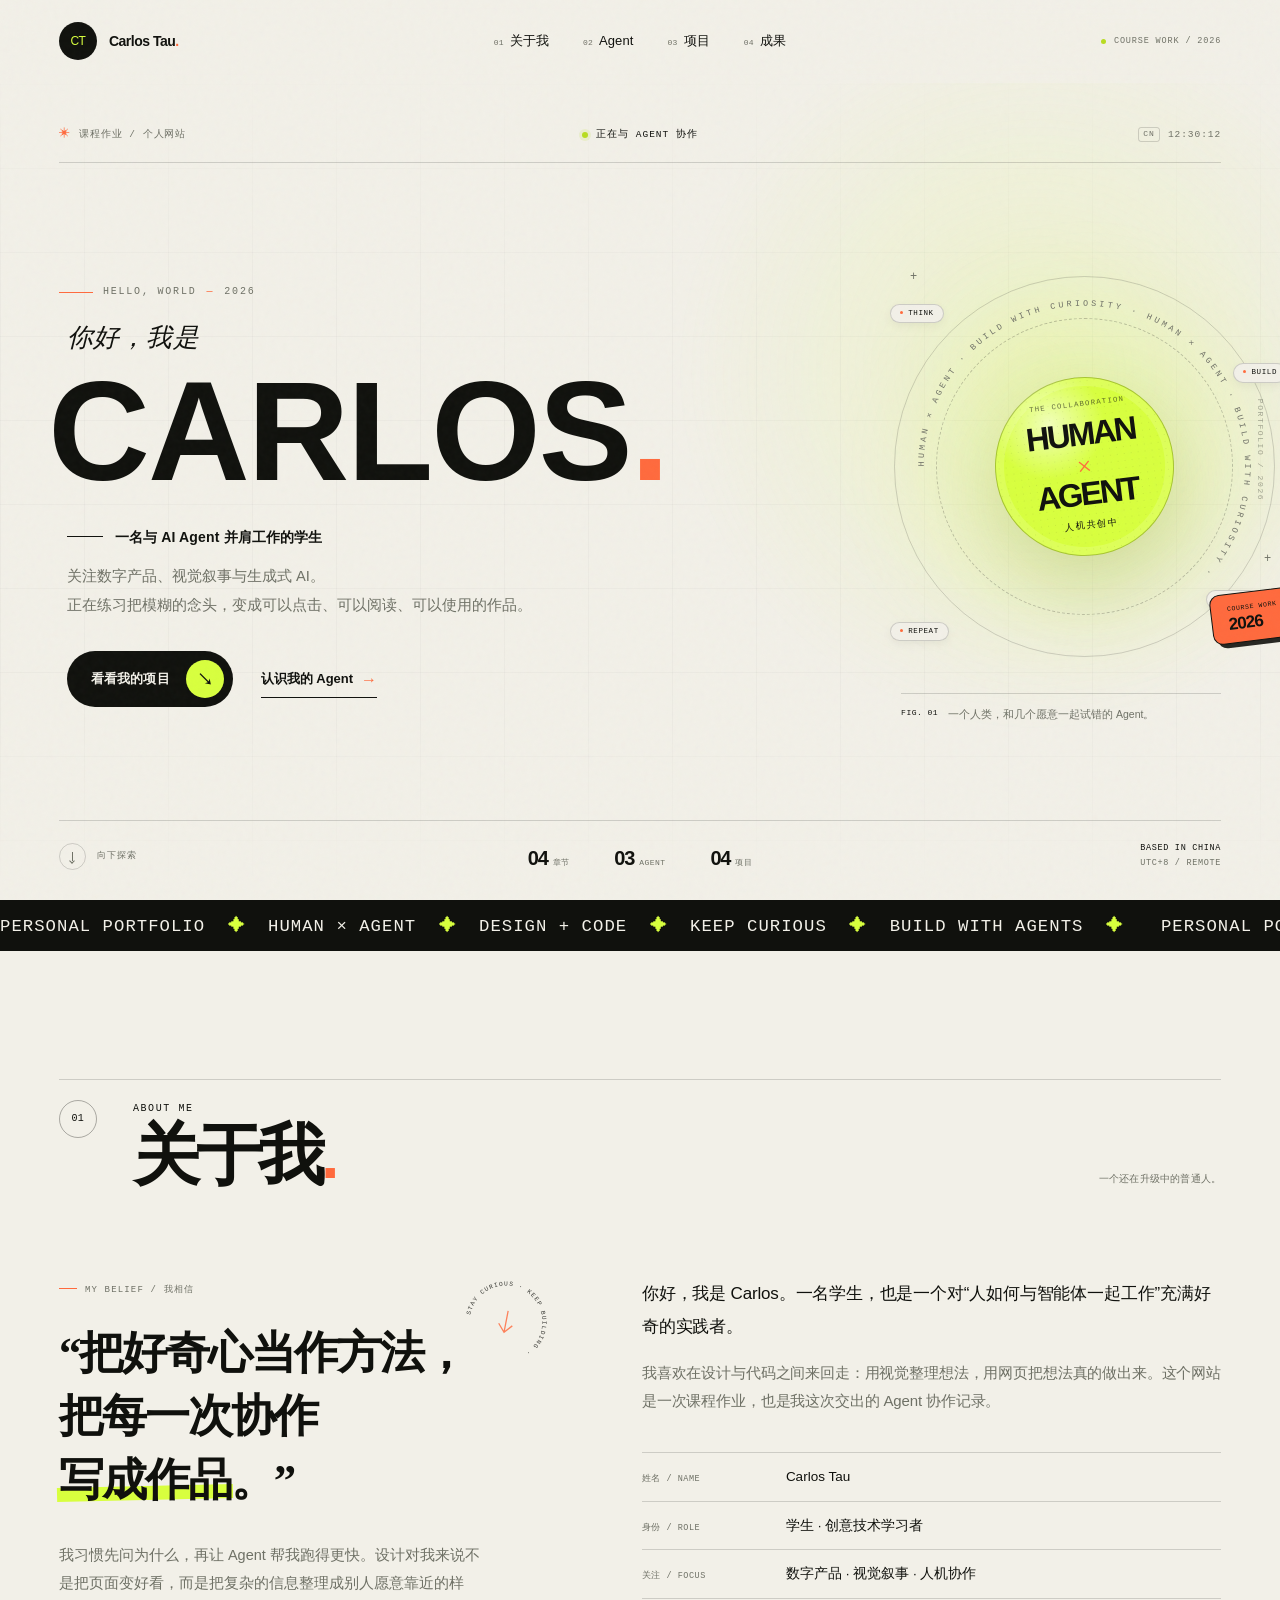
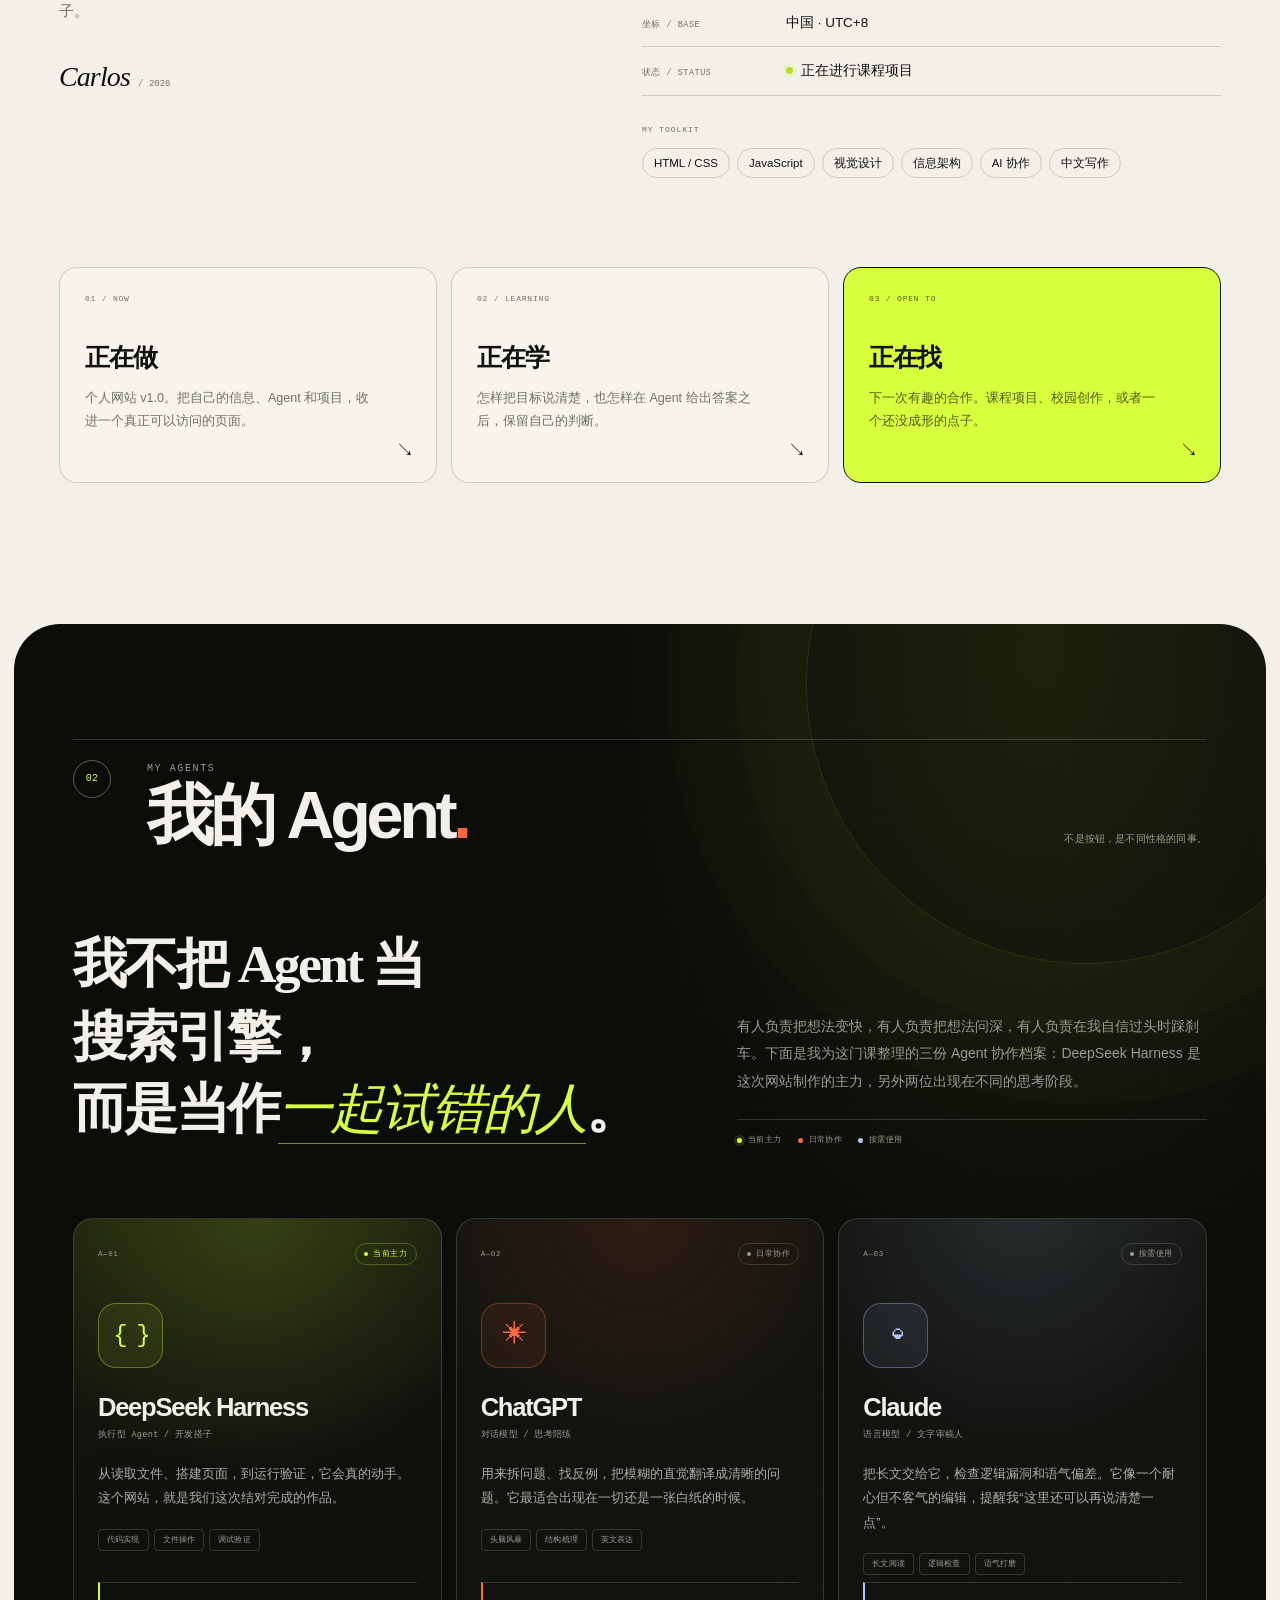
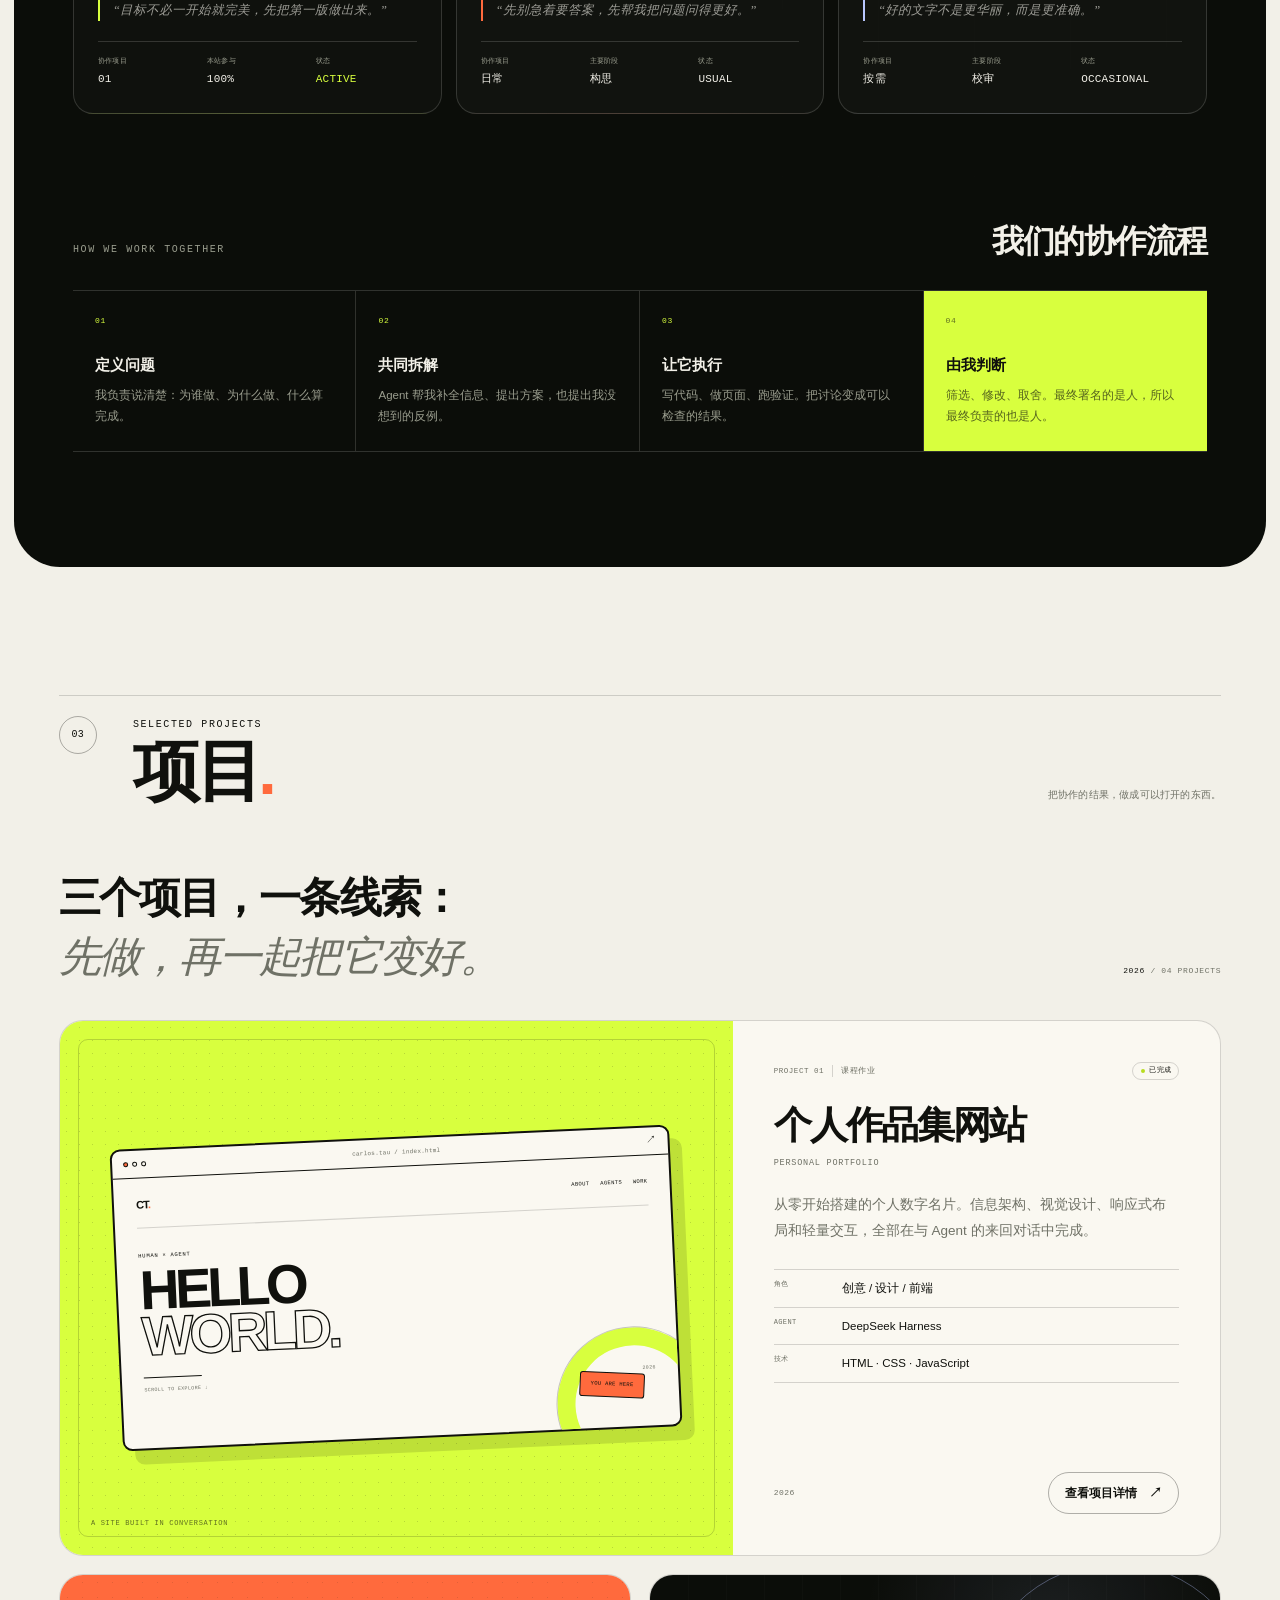
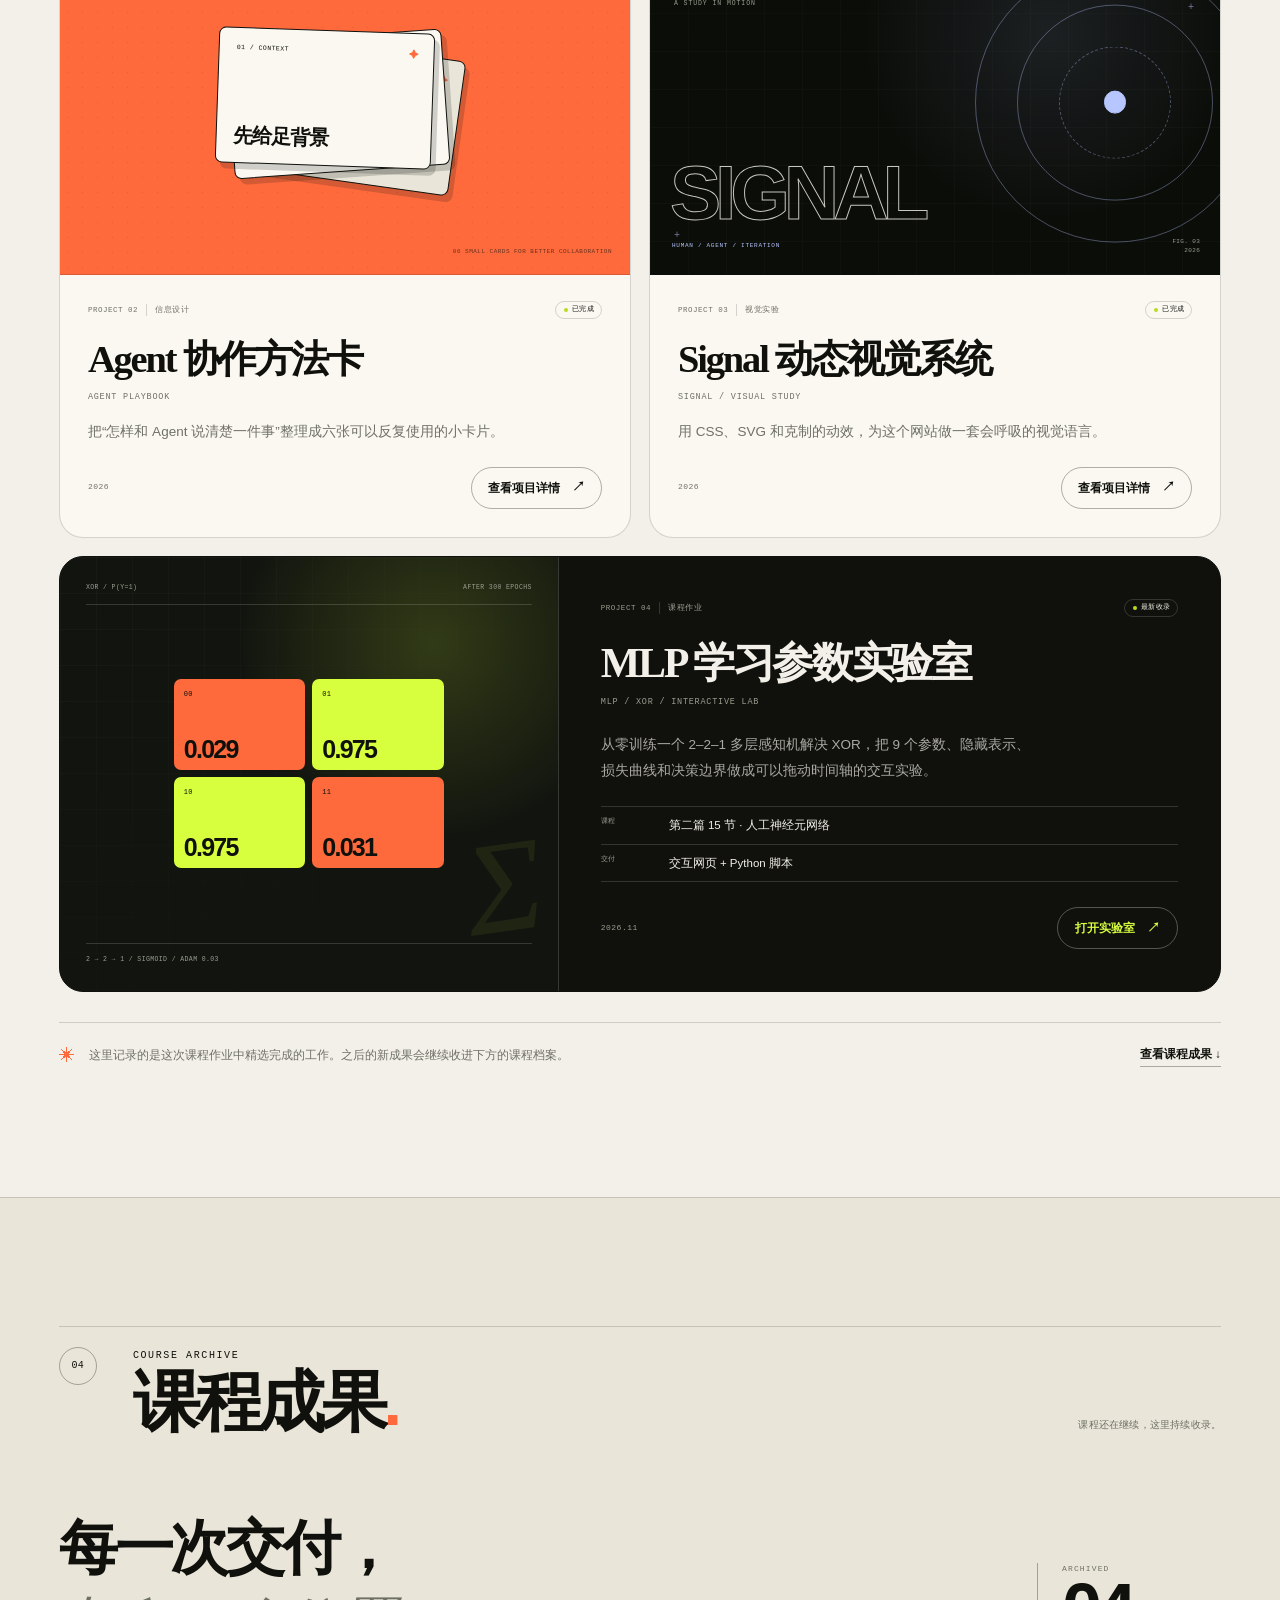
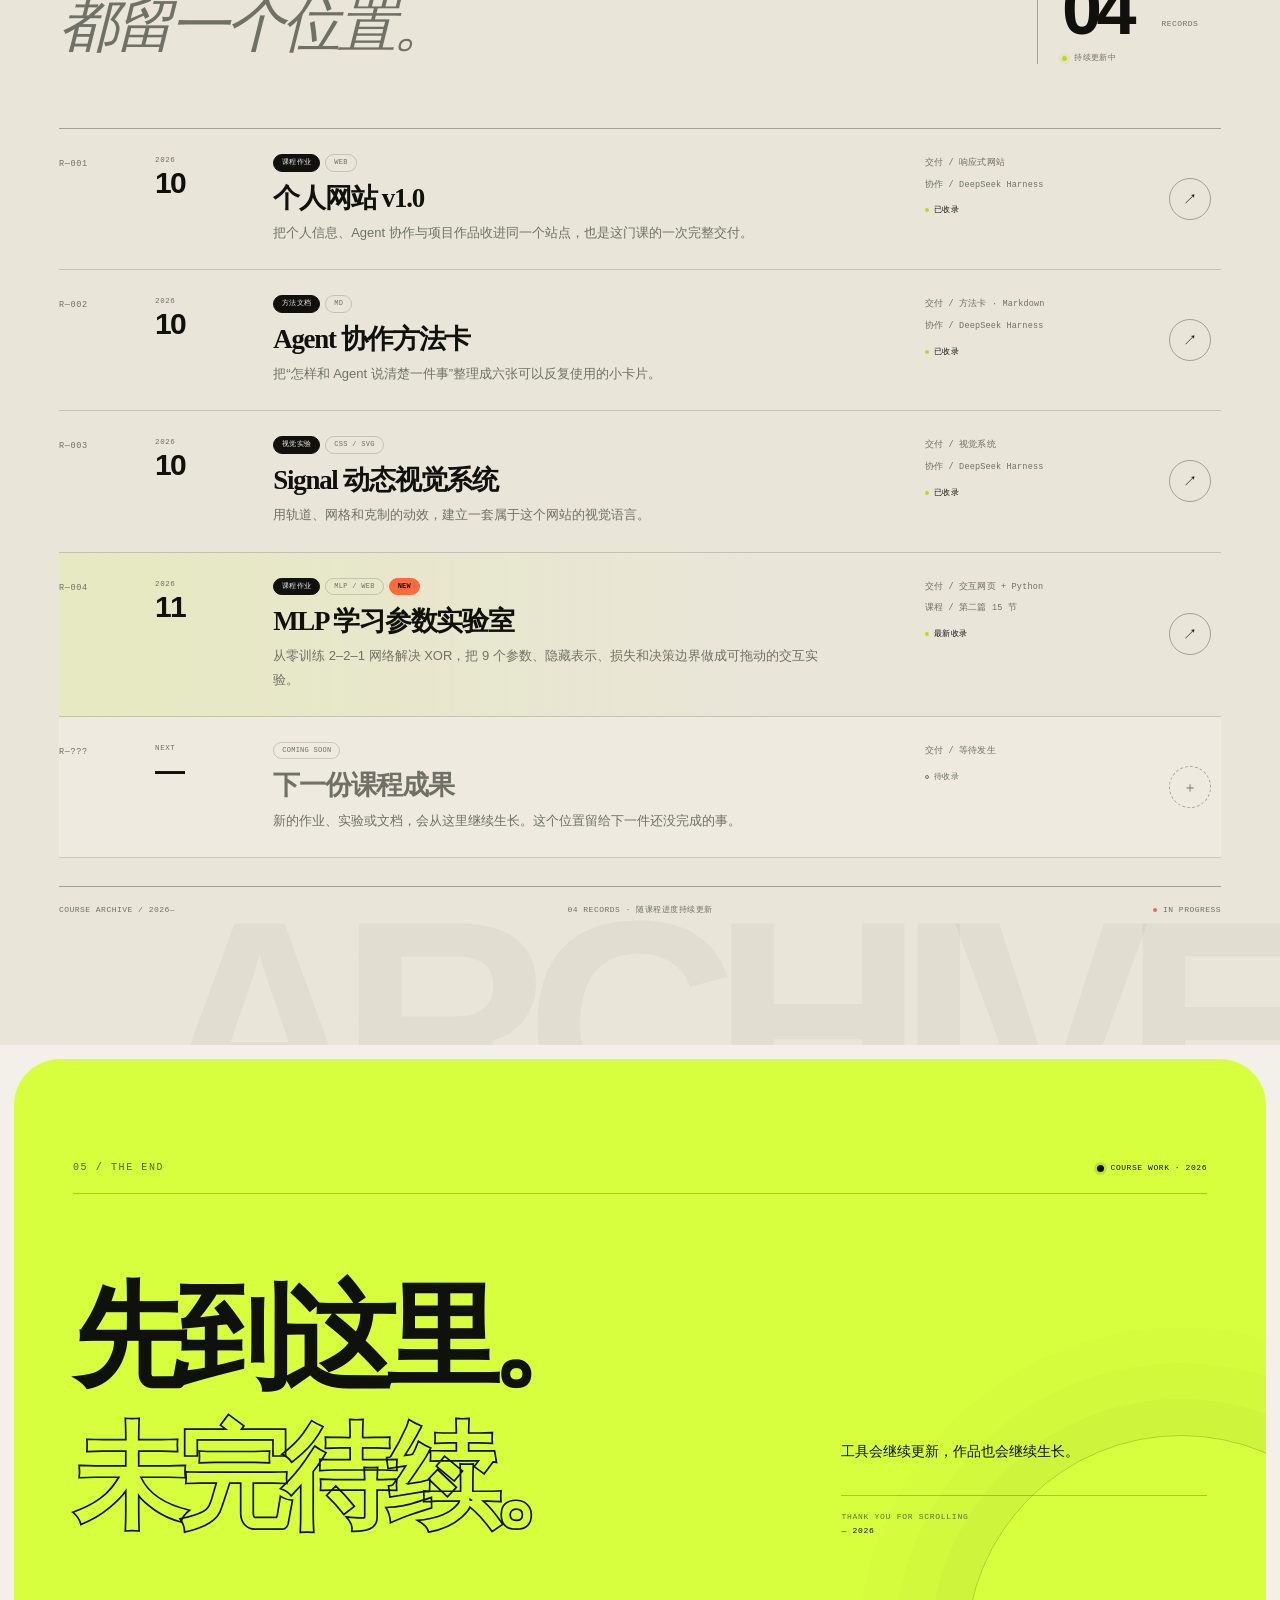
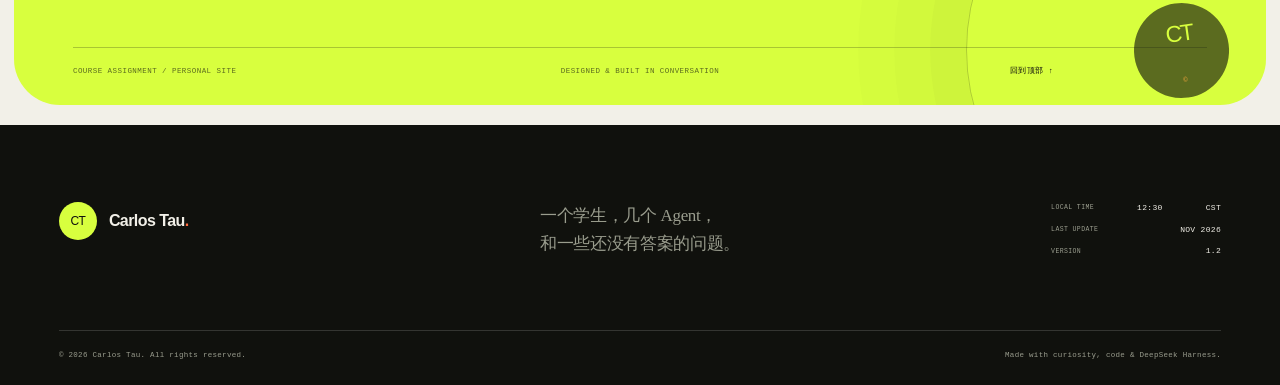
==== commit 111a0b35: "Add MLP learning lab and sync site updates" ====
--- a/index.html
+++ b/index.html
@@ -4,7 +4,7 @@
   <meta charset="UTF-8">
   <meta name="viewport" content="width=device-width, initial-scale=1.0">
   <meta name="theme-color" content="#f2f0e8">
-  <meta name="description" content="Carlos Tau 的个人网站：关于我、我的 AI Agent 协作档案，以及我们一起完成的项目。">
+  <meta name="description" content="Carlos Tau 的个人网站：关于我、我的 AI Agent 协作档案、项目作品，以及持续更新的课程成果。">
   <title>Carlos Tau — 与 Agent 一起造物</title>
   <link rel="icon" href="assets/favicon.svg" type="image/svg+xml">
   <link rel="stylesheet" href="styles.css">
@@ -25,6 +25,7 @@
         <a href="#about" data-nav="about"><span>01</span> 关于我</a>
         <a href="#agents" data-nav="agents"><span>02</span> Agent</a>
         <a href="#projects" data-nav="projects"><span>03</span> 项目</a>
+        <a href="#outcomes" data-nav="outcomes"><span>04</span> 成果</a>
       </nav>
 
       <div class="nav-actions">
@@ -46,6 +47,7 @@
       <a href="#about"><span>01</span> 关于我 <b aria-hidden="true">↘</b></a>
       <a href="#agents"><span>02</span> Agent <b aria-hidden="true">↘</b></a>
       <a href="#projects"><span>03</span> 项目 <b aria-hidden="true">↘</b></a>
+      <a href="#outcomes"><span>04</span> 成果 <b aria-hidden="true">↘</b></a>
     </nav>
     <div class="mobile-menu-foot">
       <span>Carlos Tau © 2026</span>
@@ -139,9 +141,9 @@
             向下探索
           </a>
           <div class="hero-numbers" aria-label="网站概览">
-            <div><strong>03</strong><span>章节</span></div>
+            <div><strong>04</strong><span>章节</span></div>
             <div><strong>03</strong><span>Agent</span></div>
-            <div><strong>03</strong><span>项目</span></div>
+            <div><strong>04</strong><span>项目</span></div>
           </div>
           <p class="hero-location">BASED IN CHINA<br><span>UTC+8 / REMOTE</span></p>
         </div>
@@ -428,7 +430,7 @@
 
         <div class="projects-intro reveal">
           <p>三个项目，一条线索：<br><span>先做，再一起把它变好。</span></p>
-          <p class="projects-count"><span>2026</span> / 03 PROJECTS</p>
+          <p class="projects-count"><span>2026</span> / 04 PROJECTS</p>
         </div>
 
         <div class="projects-grid">
@@ -546,10 +548,170 @@
           </article>
         </div>
 
+        <a class="lab-project reveal" href="mlp-lab.html" aria-label="打开项目：MLP 学习参数实验室">
+          <div class="lab-project-art" aria-hidden="true">
+            <div class="lab-project-art-head">
+              <span>XOR / P(Y=1)</span>
+              <span>AFTER 300 EPOCHS</span>
+            </div>
+            <div class="lab-project-mini-grid">
+              <span class="lab-mini-tile lab-mini-tile--zero"><small>00</small><b>0.029</b></span>
+              <span class="lab-mini-tile lab-mini-tile--one"><small>01</small><b>0.975</b></span>
+              <span class="lab-mini-tile lab-mini-tile--one"><small>10</small><b>0.975</b></span>
+              <span class="lab-mini-tile lab-mini-tile--zero"><small>11</small><b>0.031</b></span>
+            </div>
+            <span class="lab-project-art-foot">2 → 2 → 1 / SIGMOID / ADAM 0.03</span>
+            <span class="lab-project-art-mark">Σ</span>
+          </div>
+
+          <div class="lab-project-content">
+            <div class="project-meta">
+              <span>PROJECT 04</span>
+              <span>课程作业</span>
+              <span class="project-status">最新收录</span>
+            </div>
+            <h3>MLP 学习参数实验室</h3>
+            <p class="project-en">MLP / XOR / INTERACTIVE LAB</p>
+            <p class="project-desc">
+              从零训练一个 2–2–1 多层感知机解决 XOR，把 9 个参数、隐藏表示、损失曲线和决策边界做成可以拖动时间轴的交互实验。
+            </p>
+            <dl class="project-facts">
+              <div><dt>课程</dt><dd>第二篇 15 节 · 人工神经元网络</dd></div>
+              <div><dt>交付</dt><dd>交互网页 + Python 脚本</dd></div>
+            </dl>
+            <div class="project-footer">
+              <span class="project-year">2026.11</span>
+              <span class="lab-project-cta">打开实验室 <span aria-hidden="true">↗</span></span>
+            </div>
+          </div>
+        </a>
+
         <div class="projects-footnote reveal">
           <span aria-hidden="true">✳</span>
-          <p>这里记录的是这次课程作业中真实完成的工作。之后，我还会把更多课程项目搬进来。</p>
-          <a href="#home">回到顶部 <span aria-hidden="true">↑</span></a>
+          <p>这里记录的是这次课程作业中精选完成的工作。之后的新成果会继续收进下方的课程档案。</p>
+          <a href="#outcomes">查看课程成果 <span aria-hidden="true">↓</span></a>
+        </div>
+      </div>
+    </section>
+
+    <!-- ========================================================
+         COURSE OUTCOMES / ARCHIVE
+         ======================================================== -->
+    <section class="outcomes section" id="outcomes">
+      <div class="shell">
+        <header class="section-heading reveal">
+          <span class="section-index">04</span>
+          <div class="section-title-wrap">
+            <p class="eyebrow">COURSE ARCHIVE</p>
+            <h2>课程成果<span class="accent-dot">.</span></h2>
+          </div>
+          <p class="section-note">课程还在继续，这里持续收录。</p>
+        </header>
+
+        <div class="outcomes-intro">
+          <p class="outcomes-statement reveal">每一次交付，<br><span>都留一个位置。</span></p>
+          <div class="archive-counter reveal" style="--delay: 100ms" aria-label="课程成果收录数量">
+            <span class="archive-counter-label">ARCHIVED</span>
+            <strong data-archive-count>04</strong>
+            <span class="archive-counter-unit">RECORDS</span>
+            <span class="archive-counter-status"><i aria-hidden="true"></i> 持续更新中</span>
+          </div>
+        </div>
+
+        <ol class="archive-list">
+          <li class="archive-item reveal">
+            <span class="archive-index">R—001</span>
+            <div class="archive-date"><span>2026</span><strong>10</strong></div>
+            <div class="archive-main">
+              <div class="archive-tags"><span>课程作业</span><span>WEB</span></div>
+              <h3>个人网站 v1.0</h3>
+              <p>把个人信息、Agent 协作与项目作品收进同一个站点，也是这门课的一次完整交付。</p>
+            </div>
+            <div class="archive-detail">
+              <span>交付 / 响应式网站</span>
+              <span>协作 / DeepSeek Harness</span>
+              <span class="archive-status"><i aria-hidden="true"></i> 已收录</span>
+            </div>
+            <button class="archive-link" type="button" data-project="portfolio" aria-label="查看项目：个人网站 v1.0" aria-haspopup="dialog">
+              <span aria-hidden="true">↗</span>
+            </button>
+          </li>
+
+          <li class="archive-item reveal" style="--delay: 70ms">
+            <span class="archive-index">R—002</span>
+            <div class="archive-date"><span>2026</span><strong>10</strong></div>
+            <div class="archive-main">
+              <div class="archive-tags"><span>方法文档</span><span>MD</span></div>
+              <h3>Agent 协作方法卡</h3>
+              <p>把“怎样和 Agent 说清楚一件事”整理成六张可以反复使用的小卡片。</p>
+            </div>
+            <div class="archive-detail">
+              <span>交付 / 方法卡 · Markdown</span>
+              <span>协作 / DeepSeek Harness</span>
+              <span class="archive-status"><i aria-hidden="true"></i> 已收录</span>
+            </div>
+            <button class="archive-link" type="button" data-project="playbook" aria-label="查看项目：Agent 协作方法卡" aria-haspopup="dialog">
+              <span aria-hidden="true">↗</span>
+            </button>
+          </li>
+
+          <li class="archive-item reveal" style="--delay: 140ms">
+            <span class="archive-index">R—003</span>
+            <div class="archive-date"><span>2026</span><strong>10</strong></div>
+            <div class="archive-main">
+              <div class="archive-tags"><span>视觉实验</span><span>CSS / SVG</span></div>
+              <h3>Signal 动态视觉系统</h3>
+              <p>用轨道、网格和克制的动效，建立一套属于这个网站的视觉语言。</p>
+            </div>
+            <div class="archive-detail">
+              <span>交付 / 视觉系统</span>
+              <span>协作 / DeepSeek Harness</span>
+              <span class="archive-status"><i aria-hidden="true"></i> 已收录</span>
+            </div>
+            <button class="archive-link" type="button" data-project="signal" aria-label="查看项目：Signal 动态视觉系统" aria-haspopup="dialog">
+              <span aria-hidden="true">↗</span>
+            </button>
+          </li>
+
+          <li class="archive-item archive-item--latest reveal" style="--delay: 210ms">
+            <span class="archive-index">R—004</span>
+            <div class="archive-date"><span>2026</span><strong>11</strong></div>
+            <div class="archive-main">
+              <div class="archive-tags"><span>课程作业</span><span>MLP / WEB</span><span class="archive-new">NEW</span></div>
+              <h3>MLP 学习参数实验室</h3>
+              <p>从零训练 2–2–1 网络解决 XOR，把 9 个参数、隐藏表示、损失和决策边界做成可拖动的交互实验。</p>
+            </div>
+            <div class="archive-detail">
+              <span>交付 / 交互网页 + Python</span>
+              <span>课程 / 第二篇 15 节</span>
+              <span class="archive-status"><i aria-hidden="true"></i> 最新收录</span>
+            </div>
+            <a class="archive-link" href="mlp-lab.html" aria-label="打开成果：MLP 学习参数实验室">
+              <span aria-hidden="true">↗</span>
+            </a>
+          </li>
+
+          <li class="archive-item archive-item--next reveal">
+            <span class="archive-index">R—???</span>
+            <div class="archive-date"><span>NEXT</span><strong>—</strong></div>
+            <div class="archive-main">
+              <div class="archive-tags"><span>COMING SOON</span></div>
+              <h3>下一份课程成果</h3>
+              <p>新的作业、实验或文档，会从这里继续生长。这个位置留给下一件还没完成的事。</p>
+            </div>
+            <div class="archive-detail">
+              <span>交付 / 等待发生</span>
+              <span class="archive-status archive-status--next"><i aria-hidden="true"></i> 待收录</span>
+            </div>
+            <span class="archive-link archive-link--next" aria-hidden="true">＋</span>
+          </li>
+        </ol>
+
+        <!-- 新增成果时，复制一条 .archive-item，更新 R—编号、日期、标题与描述。 -->
+        <div class="archive-foot reveal">
+          <span>COURSE ARCHIVE / 2026—</span>
+          <p><span data-archive-count>04</span> RECORDS · 随课程进度持续更新</p>
+          <span class="archive-foot-status"><i aria-hidden="true"></i> IN PROGRESS</span>
         </div>
       </div>
     </section>
@@ -560,7 +722,7 @@
     <section class="outro section" id="outro">
       <div class="shell">
         <div class="outro-top reveal">
-          <p class="eyebrow">04 / THE END</p>
+          <p class="eyebrow">05 / THE END</p>
           <p class="outro-status"><span class="live-dot" aria-hidden="true"></span> COURSE WORK · 2026</p>
         </div>
 
@@ -603,8 +765,8 @@
       </p>
       <div class="footer-meta">
         <p><span>LOCAL TIME</span> <time id="footer-clock">--:--</time> CST</p>
-        <p><span>LAST UPDATE</span> OCT 2026</p>
-        <p><span>VERSION</span> 1.0</p>
+        <p><span>LAST UPDATE</span> NOV 2026</p>
+        <p><span>VERSION</span> 1.2</p>
       </div>
     </div>
     <div class="shell footer-bottom">
--- a/styles.css
+++ b/styles.css
@@ -9,9 +9,10 @@
    06. About
    07. Agents
    08. Projects
-   09. Outro
-   10. Footer
-   11. Dialog
+   09. Course outcomes
+   10. Outro
+   11. Footer
+   12. Dialog
    12. Responsive
    ========================================================= */
 
@@ -2564,6 +2565,250 @@
   transform: translateX(7px);
 }
 
+/* Latest course lab — a full-width project banner */
+.lab-project {
+  display: grid;
+  grid-template-columns: minmax(0, 0.86fr) minmax(0, 1.14fr);
+  margin-top: 18px;
+  overflow: hidden;
+  border: 1px solid var(--ink);
+  border-radius: 24px;
+  background: var(--ink);
+  color: var(--paper);
+  transition:
+    transform 0.5s var(--ease),
+    box-shadow 0.5s var(--ease);
+}
+
+.lab-project:hover {
+  transform: translateY(-4px);
+  box-shadow: 0 24px 60px rgba(16, 17, 13, 0.16);
+}
+
+.lab-project-art {
+  position: relative;
+  display: flex;
+  flex-direction: column;
+  justify-content: space-between;
+  min-height: 344px;
+  padding: 26px;
+  overflow: hidden;
+  border-right: 1px solid var(--line-light);
+  background:
+    radial-gradient(circle at 75% 20%, rgba(216, 255, 62, 0.16), transparent 38%),
+    var(--night-2);
+  isolation: isolate;
+}
+
+.lab-project-art::before {
+  content: "";
+  position: absolute;
+  inset: 0;
+  z-index: -1;
+  opacity: 0.32;
+  background-image:
+    linear-gradient(to right, rgba(242, 240, 232, 0.1) 1px, transparent 1px),
+    linear-gradient(to bottom, rgba(242, 240, 232, 0.1) 1px, transparent 1px);
+  background-size: 36px 36px;
+  mask-image: linear-gradient(135deg, #000, transparent 76%);
+  -webkit-mask-image: linear-gradient(135deg, #000, transparent 76%);
+}
+
+.lab-project-art-head,
+.lab-project-art-foot {
+  position: relative;
+  z-index: 1;
+  display: flex;
+  justify-content: space-between;
+  gap: 12px;
+  color: var(--muted-dark);
+  font-family: var(--font-mono);
+  font-size: 6.5px;
+  letter-spacing: 0.06em;
+}
+
+.lab-project-art-head {
+  padding-bottom: 11px;
+  border-bottom: 1px solid var(--line-light);
+}
+
+.lab-project-art-foot {
+  padding-top: 11px;
+  border-top: 1px solid var(--line-light);
+}
+
+.lab-project-mini-grid {
+  position: relative;
+  z-index: 1;
+  display: grid;
+  grid-template-columns: repeat(2, 1fr);
+  gap: 7px;
+  width: min(100%, 270px);
+  margin: 22px auto;
+}
+
+.lab-mini-tile {
+  display: flex;
+  flex-direction: column;
+  min-height: 91px;
+  padding: 10px;
+  border-radius: 7px;
+  color: var(--ink);
+  transition: transform 0.4s var(--ease);
+}
+
+.lab-mini-tile--zero {
+  background: var(--orange);
+}
+
+.lab-mini-tile--one {
+  background: var(--lime);
+}
+
+.lab-project:hover .lab-mini-tile:nth-child(1),
+.lab-project:hover .lab-mini-tile:nth-child(4) {
+  transform: translateY(-3px);
+}
+
+.lab-project:hover .lab-mini-tile:nth-child(2),
+.lab-project:hover .lab-mini-tile:nth-child(3) {
+  transform: translateY(3px);
+}
+
+.lab-mini-tile small {
+  font-family: var(--font-mono);
+  font-size: 7px;
+  letter-spacing: 0.04em;
+}
+
+.lab-mini-tile b {
+  margin: auto 0 0;
+  font-family: var(--font-display);
+  font-size: 25px;
+  font-weight: 900;
+  letter-spacing: -0.07em;
+  line-height: 0.9;
+}
+
+.lab-project-art-mark {
+  position: absolute;
+  right: 14px;
+  bottom: 38px;
+  z-index: 0;
+  color: var(--lime);
+  font-family: var(--font-serif);
+  font-size: 132px;
+  font-style: italic;
+  line-height: 1;
+  opacity: 0.065;
+  transform: rotate(-8deg);
+  pointer-events: none;
+}
+
+.lab-project-content {
+  display: flex;
+  flex-direction: column;
+  padding: clamp(26px, 3.3vw, 42px);
+}
+
+.lab-project .project-meta {
+  color: var(--muted-dark);
+}
+
+.lab-project .project-meta > span:not(:first-child) {
+  border-color: var(--line-light);
+}
+
+.lab-project .project-status {
+  border-color: var(--line-light);
+  color: var(--paper);
+}
+
+.lab-project h3 {
+  font-family: var(--font-serif);
+  font-size: clamp(30px, 3.3vw, 42px);
+  font-weight: 700;
+  letter-spacing: -0.055em;
+  line-height: 1.17;
+}
+
+.lab-project .project-en {
+  color: var(--muted-dark);
+}
+
+.lab-project .project-desc {
+  color: rgba(242, 240, 232, 0.68);
+}
+
+.lab-project .project-facts {
+  margin-top: 23px;
+  border-top-color: var(--line-light);
+}
+
+.lab-project .project-facts div {
+  border-bottom-color: var(--line-light);
+}
+
+.lab-project .project-facts dt {
+  color: var(--muted-dark);
+}
+
+.lab-project .project-facts dd {
+  color: var(--paper);
+}
+
+.lab-project .project-footer {
+  margin-top: auto;
+  padding-top: 25px;
+}
+
+.lab-project .project-year {
+  color: var(--muted-dark);
+}
+
+.lab-project-cta {
+  display: inline-flex;
+  align-items: center;
+  gap: 12px;
+  height: 42px;
+  padding: 0 17px;
+  border: 1px solid rgba(242, 240, 232, 0.3);
+  border-radius: 999px;
+  color: var(--lime);
+  font-size: 11.5px;
+  font-weight: 600;
+  transition:
+    background 0.3s ease,
+    border-color 0.3s ease,
+    color 0.3s ease;
+}
+
+.lab-project-cta span {
+  font-size: 13px;
+  transition: transform 0.35s var(--ease);
+}
+
+.lab-project:hover .lab-project-cta {
+  border-color: var(--lime);
+  background: var(--lime);
+  color: var(--ink);
+}
+
+.lab-project:hover .lab-project-cta span {
+  transform: translate(2px, -2px);
+}
+
+.archive-item--latest {
+  background: linear-gradient(90deg, rgba(216, 255, 62, 0.16), transparent 62%);
+}
+
+.archive-tags span.archive-new {
+  border-color: var(--orange);
+  background: var(--orange);
+  color: var(--ink);
+  font-weight: 600;
+}
+
 .projects-footnote {
   display: flex;
   align-items: center;
@@ -2599,7 +2844,356 @@
   border-color: var(--orange);
 }
 
-/* ---------- 09. Outro ---------- */
+/* ---------- 09. Course outcomes ---------- */
+.outcomes {
+  position: relative;
+  overflow: hidden;
+  border-top: 1px solid var(--line);
+  background: var(--paper-3);
+  isolation: isolate;
+}
+
+.outcomes::before {
+  content: "ARCHIVE";
+  position: absolute;
+  right: -1vw;
+  bottom: -7vw;
+  z-index: -1;
+  color: rgba(16, 17, 13, 0.035);
+  font-family: var(--font-display);
+  font-size: clamp(160px, 23vw, 340px);
+  font-weight: 900;
+  letter-spacing: -0.09em;
+  line-height: 0.75;
+  pointer-events: none;
+  user-select: none;
+}
+
+.outcomes-intro {
+  display: flex;
+  align-items: flex-end;
+  justify-content: space-between;
+  gap: 40px;
+  margin-top: clamp(48px, 6vw, 80px);
+}
+
+.outcomes-statement {
+  font-family: var(--font-serif);
+  font-size: clamp(36px, 4.6vw, 64px);
+  font-weight: 700;
+  letter-spacing: -0.055em;
+  line-height: 1.3;
+  text-wrap: balance;
+}
+
+.outcomes-statement span {
+  color: var(--muted);
+  font-style: italic;
+  font-weight: 400;
+}
+
+.archive-counter {
+  display: grid;
+  flex: none;
+  grid-template-areas:
+    "label label"
+    "number unit"
+    "status status";
+  grid-template-columns: auto auto;
+  align-items: end;
+  min-width: 184px;
+  padding-left: 24px;
+  border-left: 1px solid var(--line-strong);
+}
+
+.archive-counter-label {
+  grid-area: label;
+  margin-bottom: 5px;
+  color: var(--muted);
+  font-family: var(--font-mono);
+  font-size: 8px;
+  letter-spacing: 0.14em;
+}
+
+.archive-counter strong {
+  grid-area: number;
+  font-family: var(--font-display);
+  font-size: 72px;
+  font-weight: 900;
+  letter-spacing: -0.08em;
+  line-height: 0.8;
+}
+
+.archive-counter-unit {
+  grid-area: unit;
+  padding: 0 0 8px 8px;
+  color: var(--muted);
+  font-family: var(--font-mono);
+  font-size: 8px;
+  letter-spacing: 0.06em;
+}
+
+.archive-counter-status {
+  grid-area: status;
+  display: inline-flex;
+  align-items: center;
+  gap: 7px;
+  margin-top: 14px;
+  color: var(--muted);
+  font-family: var(--font-mono);
+  font-size: 7.5px;
+  letter-spacing: 0.06em;
+  text-transform: uppercase;
+}
+
+.archive-counter-status i {
+  display: inline-block;
+  width: 5px;
+  height: 5px;
+  border-radius: 50%;
+  background: var(--lime-deep);
+  box-shadow: 0 0 0 3px rgba(184, 220, 32, 0.14);
+}
+
+.archive-list {
+  margin-top: clamp(40px, 5vw, 64px);
+  border-top: 1px solid var(--line-strong);
+  list-style: none;
+}
+
+.archive-item {
+  position: relative;
+  display: grid;
+  grid-template-columns: 68px 90px minmax(0, 1fr) 210px 48px;
+  gap: clamp(16px, 2.2vw, 30px);
+  align-items: start;
+  padding: 25px 10px 25px 0;
+  border-bottom: 1px solid var(--line);
+  transition:
+    background 0.35s var(--ease-soft),
+    padding-left 0.35s var(--ease);
+}
+
+.archive-item::before {
+  content: "";
+  position: absolute;
+  top: 0;
+  bottom: 0;
+  left: 0;
+  width: 2px;
+  background: var(--orange);
+  transform: scaleY(0);
+  transform-origin: center;
+  transition: transform 0.35s var(--ease);
+}
+
+.archive-item:hover {
+  background: rgba(250, 248, 241, 0.62);
+  padding-left: 14px;
+}
+
+.archive-item:hover::before {
+  transform: scaleY(1);
+}
+
+.archive-index {
+  padding-top: 4px;
+  color: var(--muted);
+  font-family: var(--font-mono);
+  font-size: 8.5px;
+  letter-spacing: 0.08em;
+}
+
+.archive-date {
+  display: flex;
+  flex-direction: column;
+  gap: 3px;
+}
+
+.archive-date span {
+  color: var(--muted);
+  font-family: var(--font-mono);
+  font-size: 7.5px;
+  letter-spacing: 0.08em;
+}
+
+.archive-date strong {
+  font-family: var(--font-display);
+  font-size: 30px;
+  font-weight: 900;
+  letter-spacing: -0.06em;
+  line-height: 0.9;
+}
+
+.archive-main {
+  min-width: 0;
+}
+
+.archive-tags {
+  display: flex;
+  flex-wrap: wrap;
+  gap: 5px;
+}
+
+.archive-tags span {
+  padding: 3px 8px;
+  border: 1px solid var(--line);
+  border-radius: 999px;
+  color: var(--muted);
+  font-family: var(--font-mono);
+  font-size: 7px;
+  letter-spacing: 0.04em;
+  line-height: 1.35;
+}
+
+.archive-tags span:first-child {
+  border-color: var(--ink);
+  background: var(--ink);
+  color: var(--paper);
+}
+
+.archive-main h3 {
+  margin-top: 10px;
+  font-family: var(--font-serif);
+  font-size: clamp(24px, 2.1vw, 30px);
+  font-weight: 700;
+  letter-spacing: -0.045em;
+  line-height: 1.2;
+}
+
+.archive-main p {
+  max-width: 560px;
+  margin-top: 7px;
+  color: var(--muted);
+  font-size: 13px;
+  line-height: 1.8;
+}
+
+.archive-detail {
+  display: flex;
+  flex-direction: column;
+  gap: 8px;
+  padding-top: 3px;
+  color: var(--muted);
+  font-family: var(--font-mono);
+  font-size: 8.5px;
+  letter-spacing: 0.02em;
+  line-height: 1.6;
+}
+
+.archive-status {
+  display: inline-flex;
+  align-items: center;
+  gap: 5px;
+  margin-top: 4px;
+  color: var(--ink);
+  font-size: 7.5px;
+  letter-spacing: 0.04em;
+  text-transform: uppercase;
+}
+
+.archive-status i {
+  width: 4px;
+  height: 4px;
+  border-radius: 50%;
+  background: var(--lime-deep);
+}
+
+.archive-link {
+  display: grid;
+  width: 42px;
+  height: 42px;
+  place-items: center;
+  justify-self: end;
+  align-self: center;
+  border: 1px solid var(--line-strong);
+  border-radius: 50%;
+  color: var(--ink);
+  font-size: 14px;
+  transition:
+    background 0.3s ease,
+    border-color 0.3s ease,
+    color 0.3s ease,
+    transform 0.4s var(--ease);
+}
+
+.archive-item:hover .archive-link:not(.archive-link--next) {
+  border-color: var(--ink);
+  background: var(--ink);
+  color: var(--lime);
+  transform: rotate(-8deg);
+}
+
+.archive-item--next {
+  background: rgba(250, 248, 241, 0.26);
+}
+
+.archive-item--next .archive-main h3 {
+  color: var(--muted);
+}
+
+.archive-item--next .archive-tags span:first-child {
+  border-color: var(--line);
+  background: transparent;
+  color: var(--muted);
+}
+
+.archive-status--next {
+  color: var(--muted);
+}
+
+.archive-status--next i {
+  border: 1px solid var(--muted);
+  background: transparent;
+}
+
+.archive-link--next {
+  border-style: dashed;
+  color: var(--muted);
+  cursor: default;
+}
+
+.archive-item--next:hover .archive-link--next {
+  border-color: var(--line-strong);
+  background: transparent;
+  color: var(--muted);
+  transform: none;
+}
+
+.archive-foot {
+  display: grid;
+  grid-template-columns: 1fr auto 1fr;
+  align-items: center;
+  gap: 20px;
+  margin-top: 28px;
+  padding-top: 17px;
+  border-top: 1px solid var(--line-strong);
+  color: var(--muted);
+  font-family: var(--font-mono);
+  font-size: 8px;
+  letter-spacing: 0.06em;
+  text-transform: uppercase;
+}
+
+.archive-foot p {
+  text-align: center;
+}
+
+.archive-foot-status {
+  display: inline-flex;
+  align-items: center;
+  gap: 6px;
+  justify-self: end;
+}
+
+.archive-foot-status i {
+  width: 4px;
+  height: 4px;
+  border-radius: 50%;
+  background: var(--orange);
+}
+
+/* ---------- 10. Outro ---------- */
 .outro {
   position: relative;
   margin: clamp(8px, 1.1vw, 16px) clamp(8px, 1.1vw, 16px) 20px;
@@ -2776,7 +3370,7 @@
   opacity: 0.55;
 }
 
-/* ---------- 10. Footer ---------- */
+/* ---------- 11. Footer ---------- */
 .site-footer {
   padding: clamp(50px, 6vw, 80px) 0 24px;
   background: var(--ink);
@@ -2845,7 +3439,7 @@
   letter-spacing: 0.04em;
 }
 
-/* ---------- 11. Dialog ---------- */
+/* ---------- 12. Dialog ---------- */
 .project-dialog {
   width: min(calc(100% - 32px), 850px);
   max-height: min(90vh, 900px);
@@ -3114,6 +3708,11 @@
     grid-template-columns: minmax(0, 1.34fr) minmax(280px, 0.66fr);
   }
 
+  .archive-item {
+    grid-template-columns: 60px 82px minmax(0, 1fr) 190px 44px;
+    gap: 18px;
+  }
+
   .orbit-stage {
     width: min(30vw, 360px);
   }
@@ -3208,6 +3807,119 @@
     gap: 23px;
   }
 
+  .outcomes-intro {
+    align-items: flex-start;
+    flex-direction: column;
+    gap: 26px;
+  }
+
+  .archive-counter {
+    width: 100%;
+    min-width: 0;
+    grid-template-areas: "label number unit status";
+    grid-template-columns: auto auto auto 1fr;
+    align-items: center;
+    column-gap: 10px;
+    padding-top: 14px;
+    padding-left: 0;
+    border-top: 1px solid var(--line-strong);
+    border-left: 0;
+  }
+
+  .archive-counter-label {
+    margin-bottom: 0;
+  }
+
+  .archive-counter strong {
+    font-size: 54px;
+  }
+
+  .archive-counter-unit {
+    padding: 0 0 4px;
+  }
+
+  .archive-counter-status {
+    margin-top: 0;
+    justify-self: end;
+  }
+
+  .archive-item {
+    grid-template-areas:
+      "index date link"
+      "main main main"
+      "detail detail detail";
+    grid-template-columns: 56px 1fr 48px;
+    gap: 12px 16px;
+    padding: 22px 8px;
+  }
+
+  .archive-index {
+    grid-area: index;
+  }
+
+  .archive-date {
+    grid-area: date;
+    flex-direction: row;
+    align-items: baseline;
+    gap: 6px;
+  }
+
+  .archive-date strong {
+    font-size: 26px;
+  }
+
+  .archive-main {
+    grid-area: main;
+    padding-top: 4px;
+  }
+
+  .archive-main p {
+    max-width: 660px;
+  }
+
+  .archive-detail {
+    grid-area: detail;
+    flex-direction: row;
+    flex-wrap: wrap;
+    align-items: center;
+    gap: 6px 16px;
+    margin-top: 2px;
+    padding-top: 13px;
+    border-top: 1px solid var(--line);
+  }
+
+  .archive-status {
+    margin-top: 0;
+  }
+
+  .archive-link {
+    grid-area: link;
+    align-self: start;
+    justify-self: end;
+    width: 40px;
+    height: 40px;
+  }
+
+  .archive-item:hover {
+    padding-left: 10px;
+  }
+
+  .archive-item::before {
+    left: -8px;
+  }
+
+  .archive-foot {
+    grid-template-columns: 1fr auto;
+  }
+
+  .archive-foot p {
+    text-align: right;
+  }
+
+  .archive-foot-status {
+    display: none;
+  }
+
   .about-grid {
     grid-template-columns: 1fr;
     gap: 48px;
@@ -3511,6 +4223,75 @@
     font-size: 8px;
   }
 
+  .outcomes::before {
+    right: -8px;
+    bottom: -2px;
+    font-size: clamp(120px, 40vw, 190px);
+  }
+
+  .outcomes-statement {
+    font-size: clamp(30px, 8.6vw, 44px);
+    line-height: 1.35;
+  }
+
+  .archive-counter {
+    grid-template-areas:
+      "label label"
+      "number unit"
+      "status status";
+    grid-template-columns: auto 1fr;
+    align-items: end;
+    row-gap: 2px;
+  }
+
+  .archive-counter strong {
+    font-size: 48px;
+  }
+
+  .archive-counter-status {
+    justify-self: start;
+    margin-top: 10px;
+  }
+
+  .archive-item {
+    grid-template-columns: auto 1fr auto;
+    gap: 10px 12px;
+    padding: 21px 4px;
+  }
+
+  .archive-date strong {
+    font-size: 24px;
+  }
+
+  .archive-main h3 {
+    font-size: 24px;
+  }
+
+  .archive-main p {
+    font-size: 12.5px;
+  }
+
+  .archive-tags span {
+    font-size: 6.5px;
+  }
+
+  .archive-link {
+    width: 36px;
+    height: 36px;
+    font-size: 12px;
+  }
+
+  .archive-foot {
+    display: flex;
+    flex-direction: column;
+    align-items: flex-start;
+    gap: 7px;
+  }
+
+  .archive-foot p {
+    text-align: left;
+  }
+
   .about-manifesto {
     padding-right: 0;
   }
@@ -3893,6 +4674,69 @@
 
   .dialog-foot {
     align-items: flex-start;
+  }
+}
+
+@media (max-width: 860px) {
+  .lab-project {
+    grid-template-columns: minmax(0, 1fr);
+  }
+
+  .lab-project-art {
+    min-height: 300px;
+    border-right: 0;
+    border-bottom: 1px solid var(--line-light);
+  }
+
+  .lab-project-mini-grid {
+    max-width: 300px;
+  }
+
+  .lab-project-content {
+    min-height: 0;
+  }
+}
+
+@media (max-width: 680px) {
+  .lab-project {
+    margin-top: 14px;
+    border-radius: 20px;
+  }
+
+  .lab-project-art {
+    min-height: 280px;
+    padding: 20px;
+  }
+
+  .lab-project-mini-grid {
+    width: min(100%, 250px);
+    margin: 18px auto;
+  }
+
+  .lab-mini-tile {
+    min-height: 82px;
+  }
+
+  .lab-mini-tile b {
+    font-size: 23px;
+  }
+
+  .lab-project-content {
+    padding: 23px;
+  }
+
+  .lab-project .project-desc {
+    font-size: 13px;
+  }
+
+  .lab-project .project-facts {
+    margin-top: 18px;
+  }
+
+  .lab-project-cta {
+    height: 38px;
+    padding: 0 13px;
+    font-size: 10.5px;
   }
 }
 
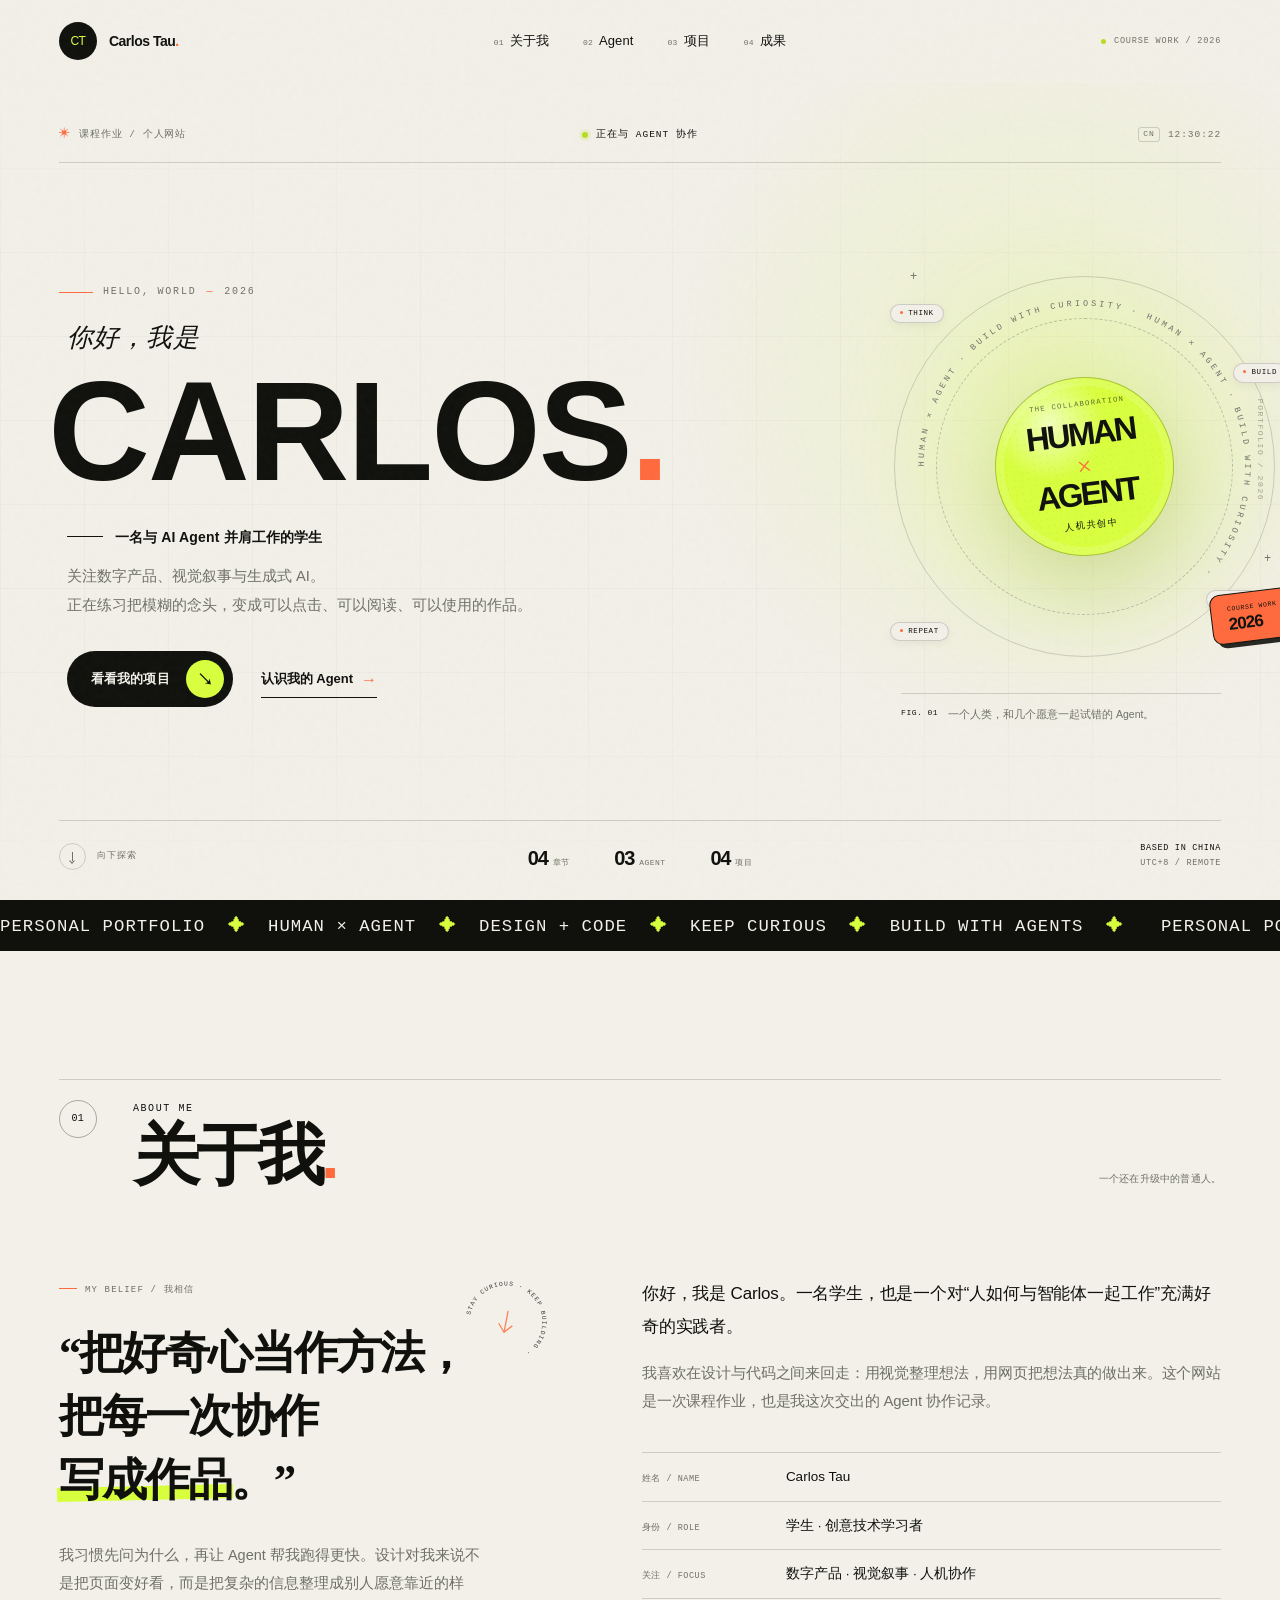
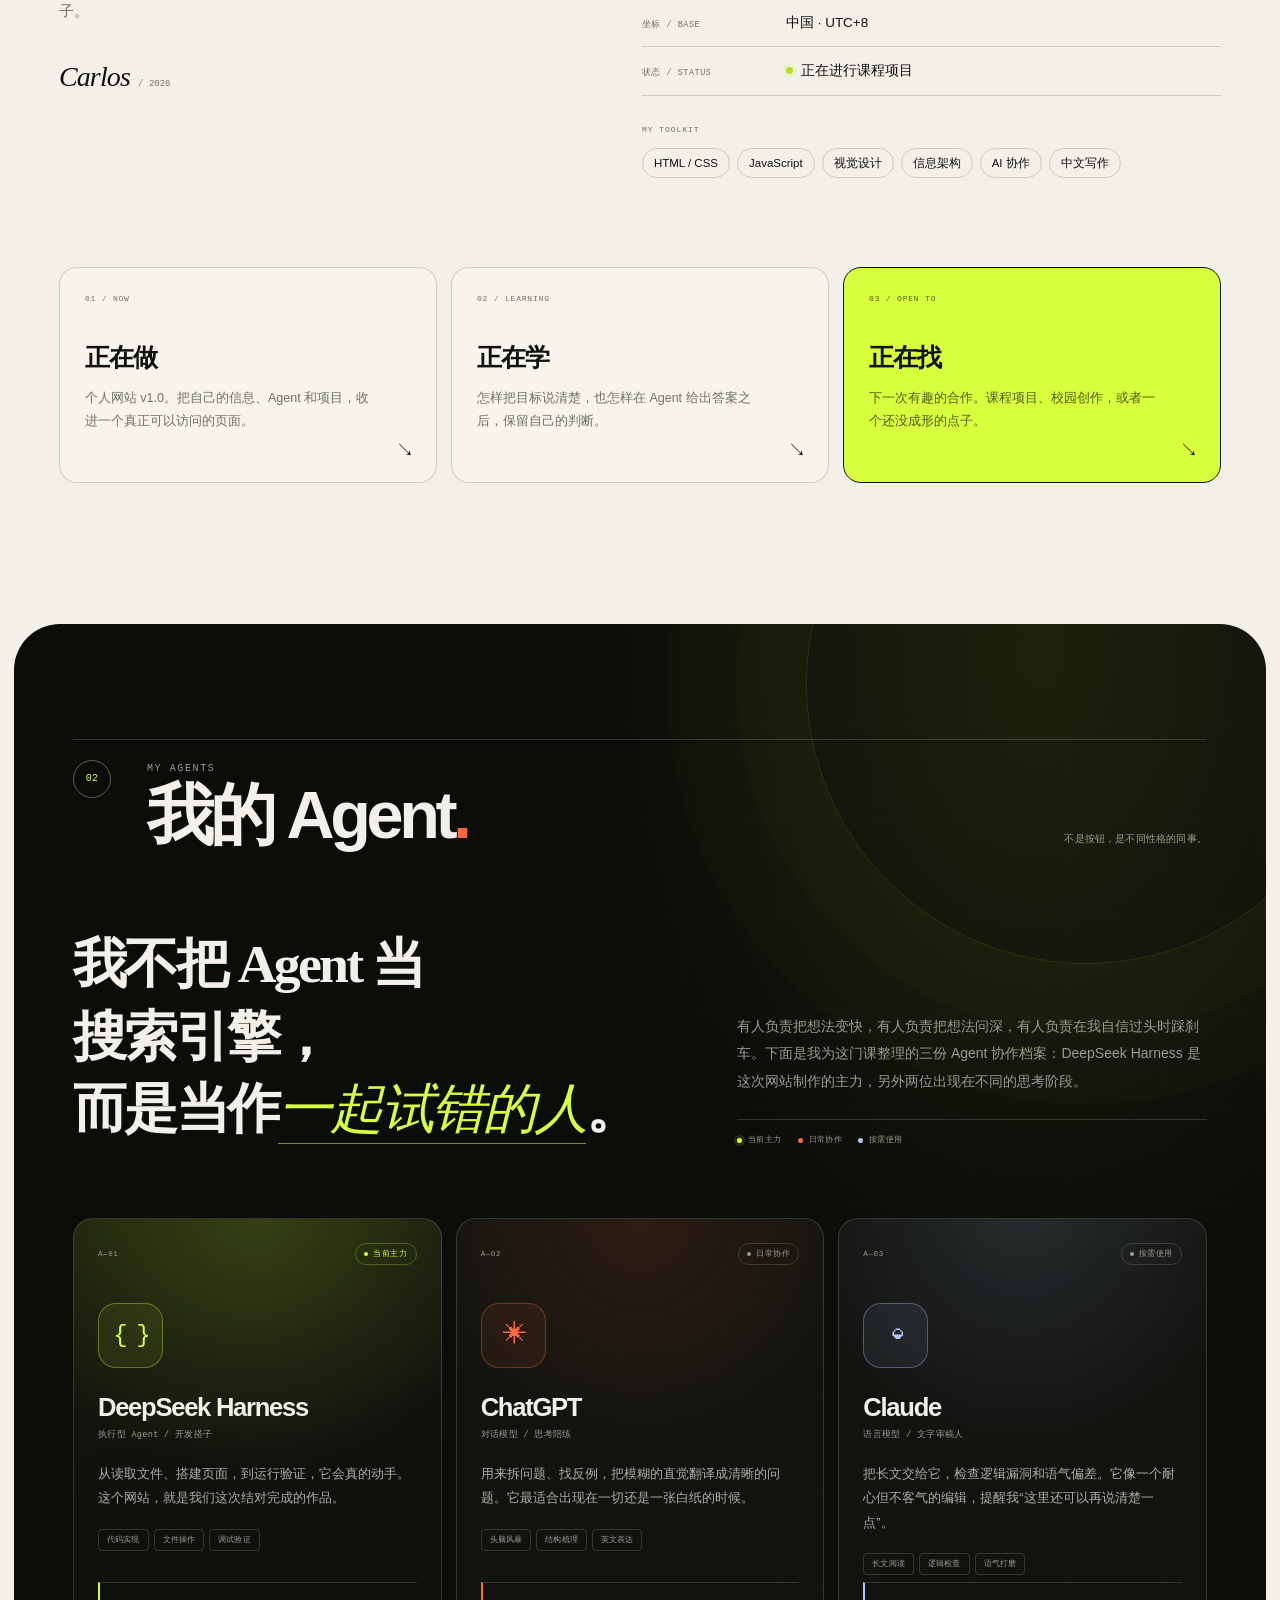
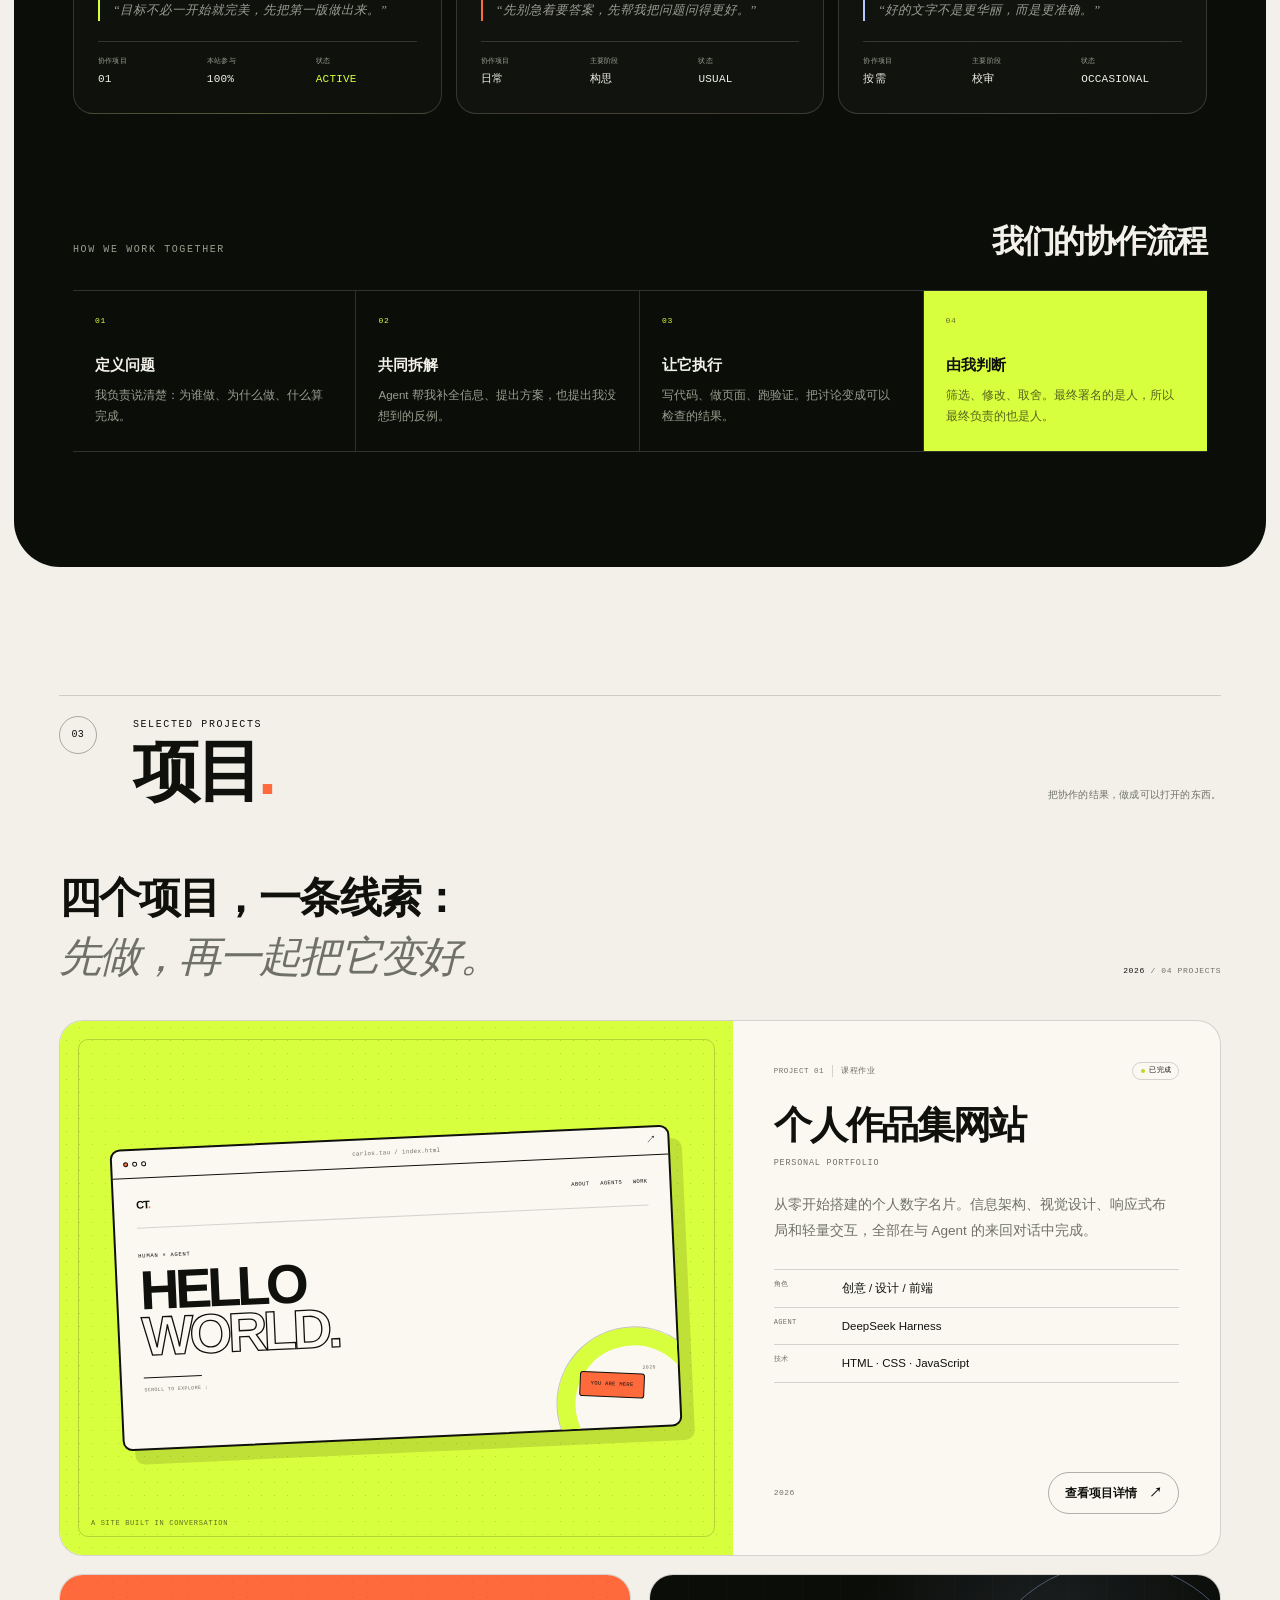
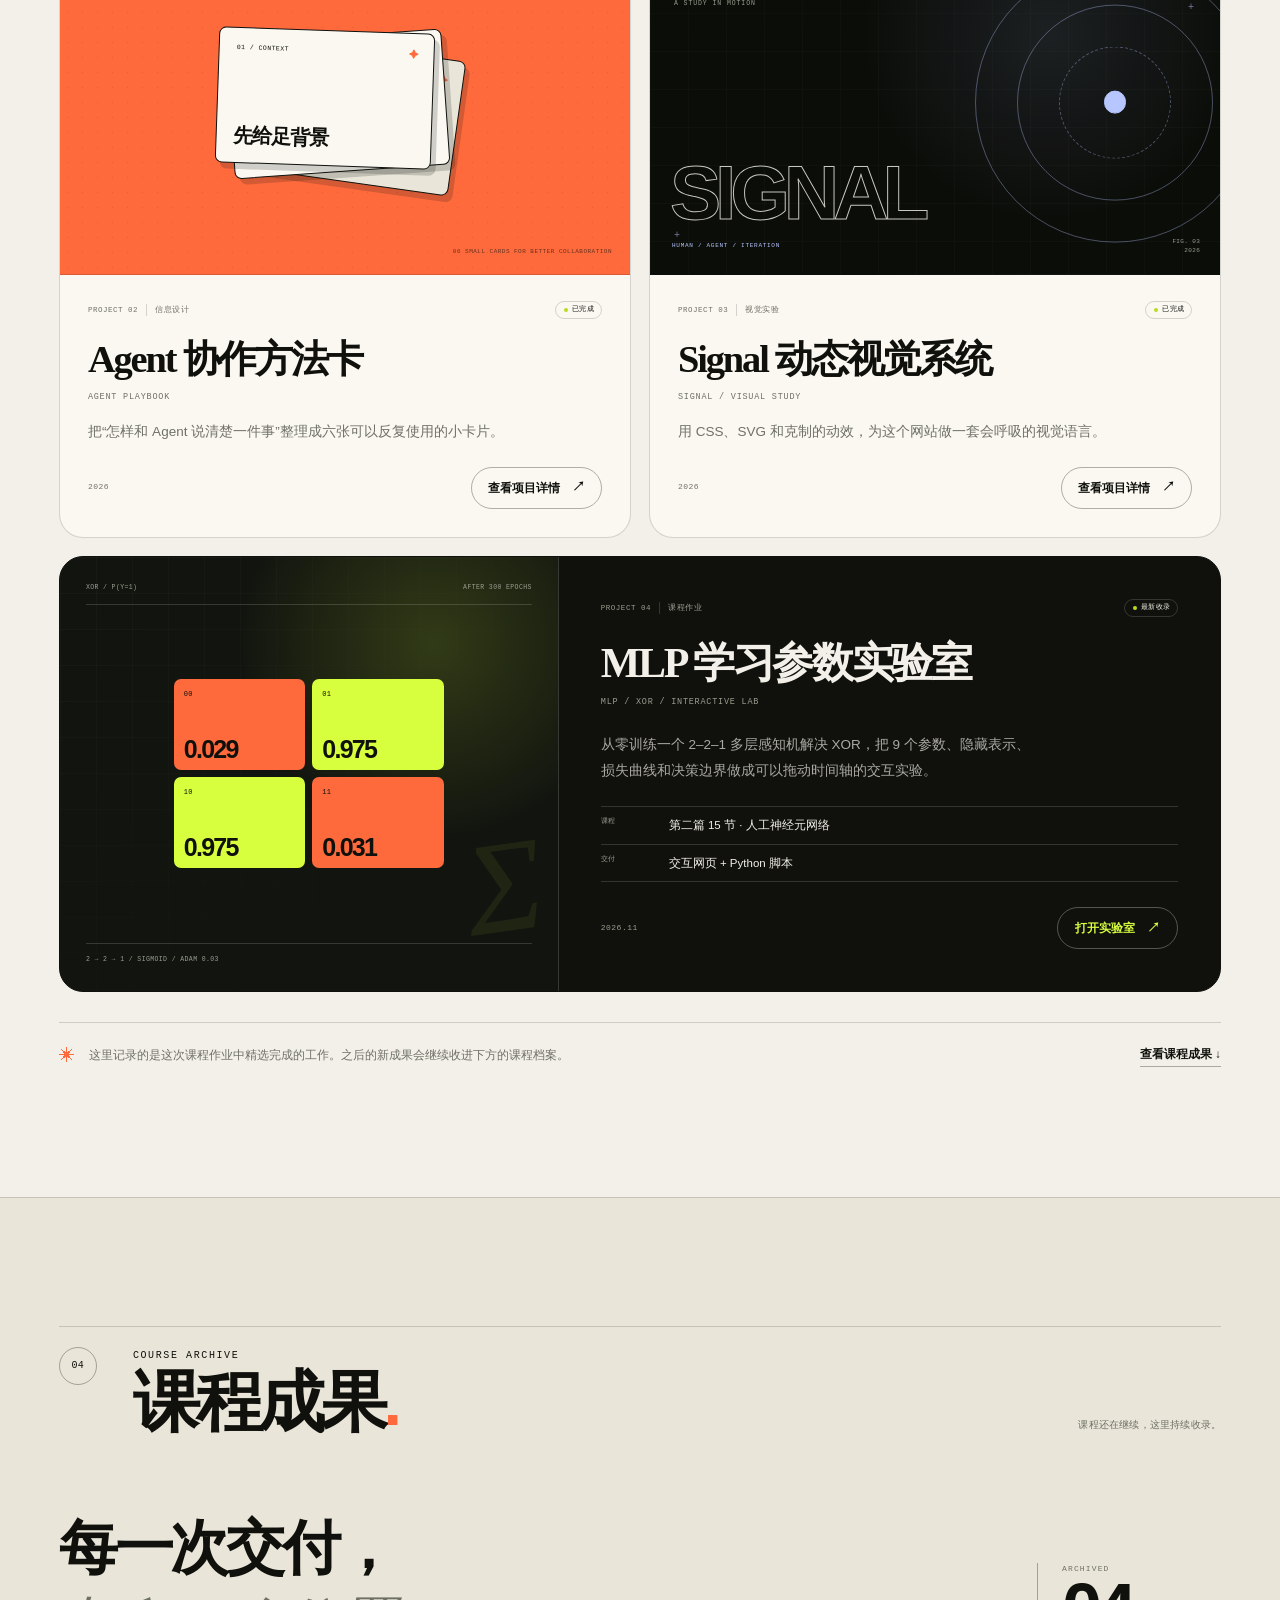
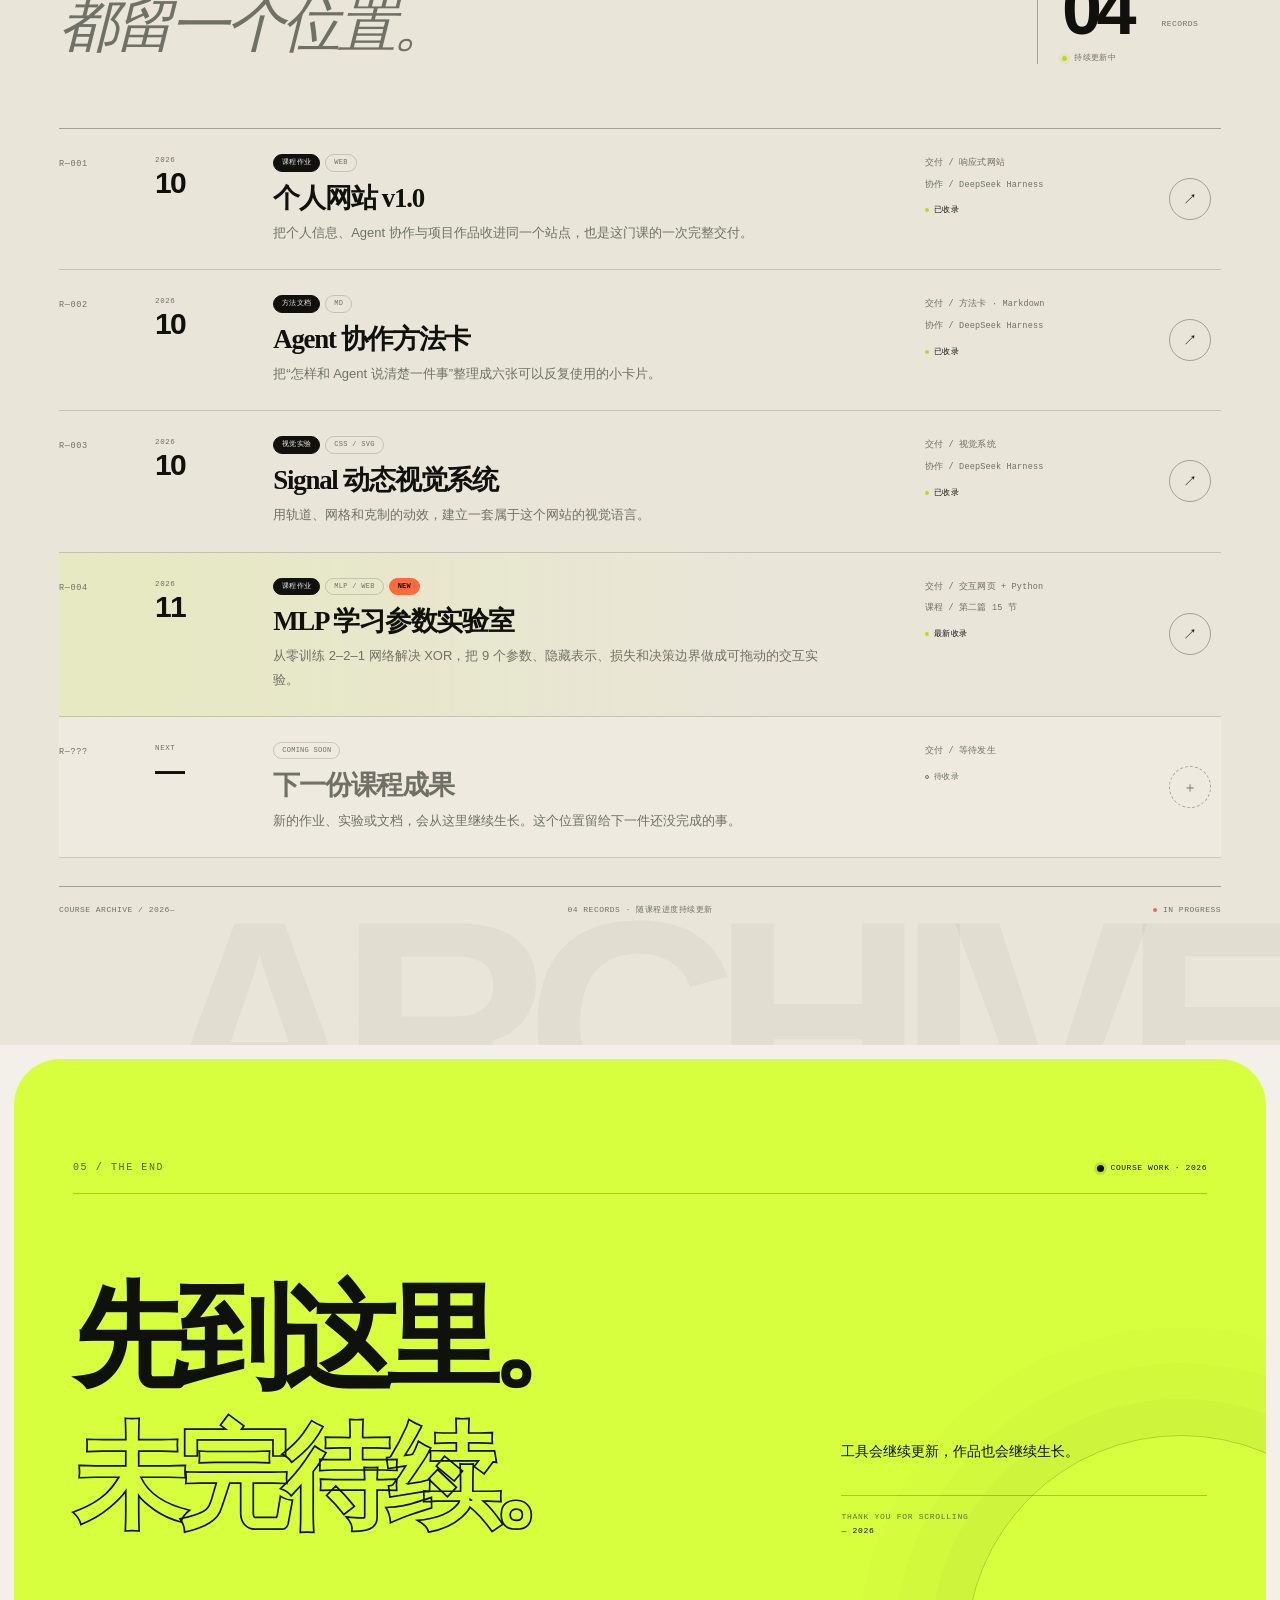
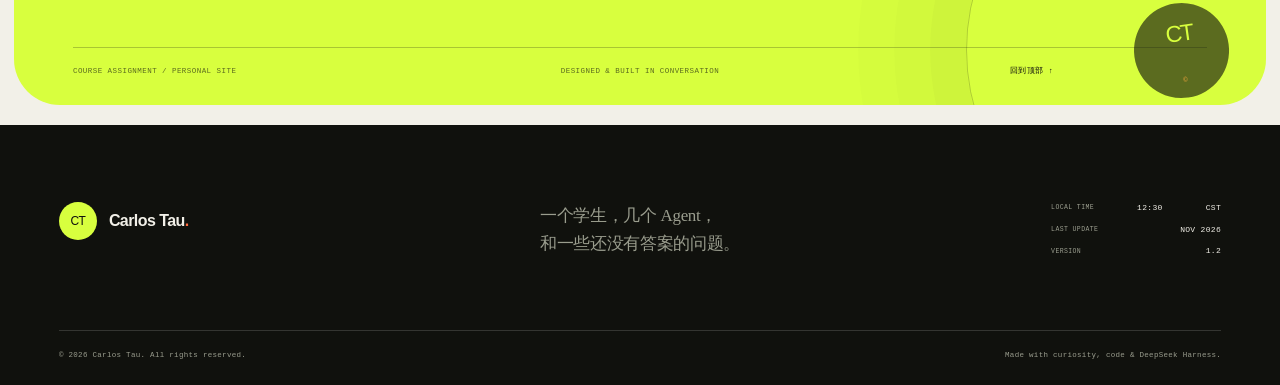
==== commit 8bb03c03: "Fix project count copy on homepage" ====
--- a/index.html
+++ b/index.html
@@ -429,7 +429,7 @@
         </header>
 
         <div class="projects-intro reveal">
-          <p>三个项目，一条线索：<br><span>先做，再一起把它变好。</span></p>
+          <p>四个项目，一条线索：<br><span>先做，再一起把它变好。</span></p>
           <p class="projects-count"><span>2026</span> / 04 PROJECTS</p>
         </div>
 
